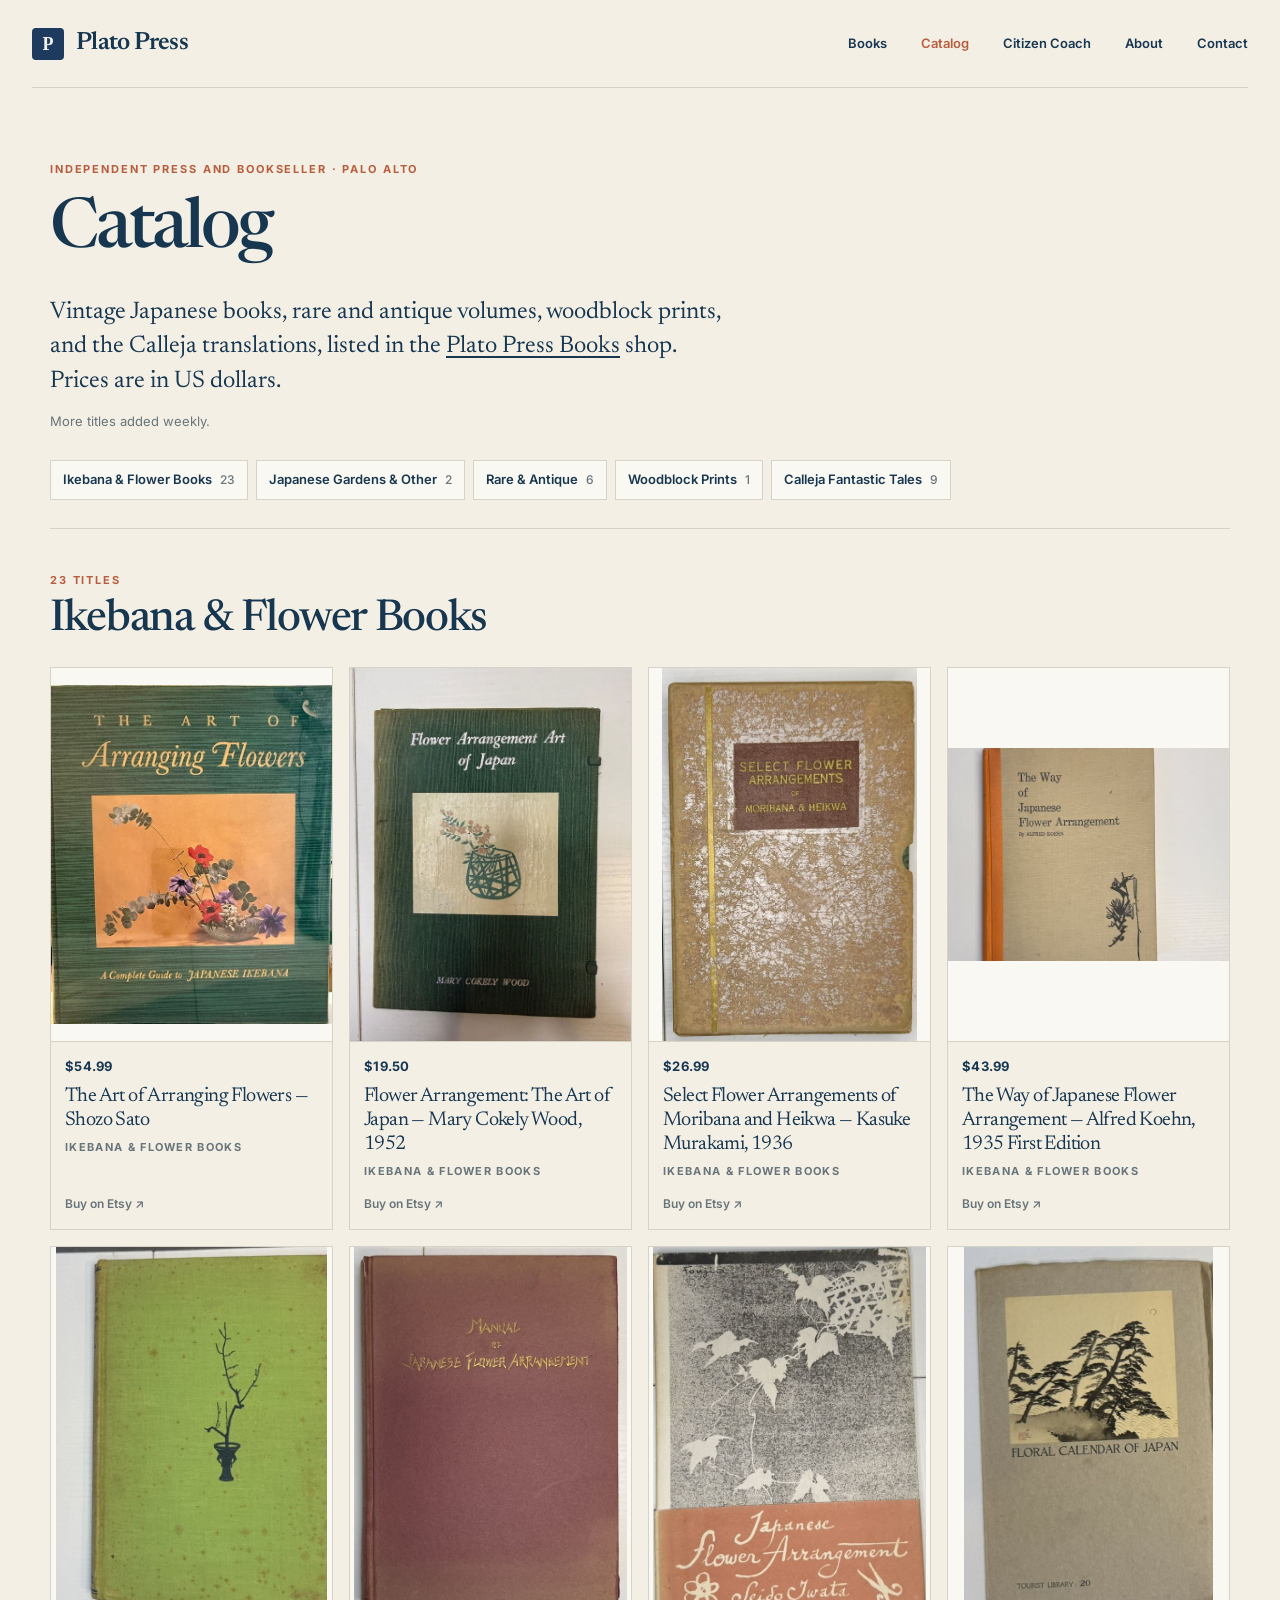
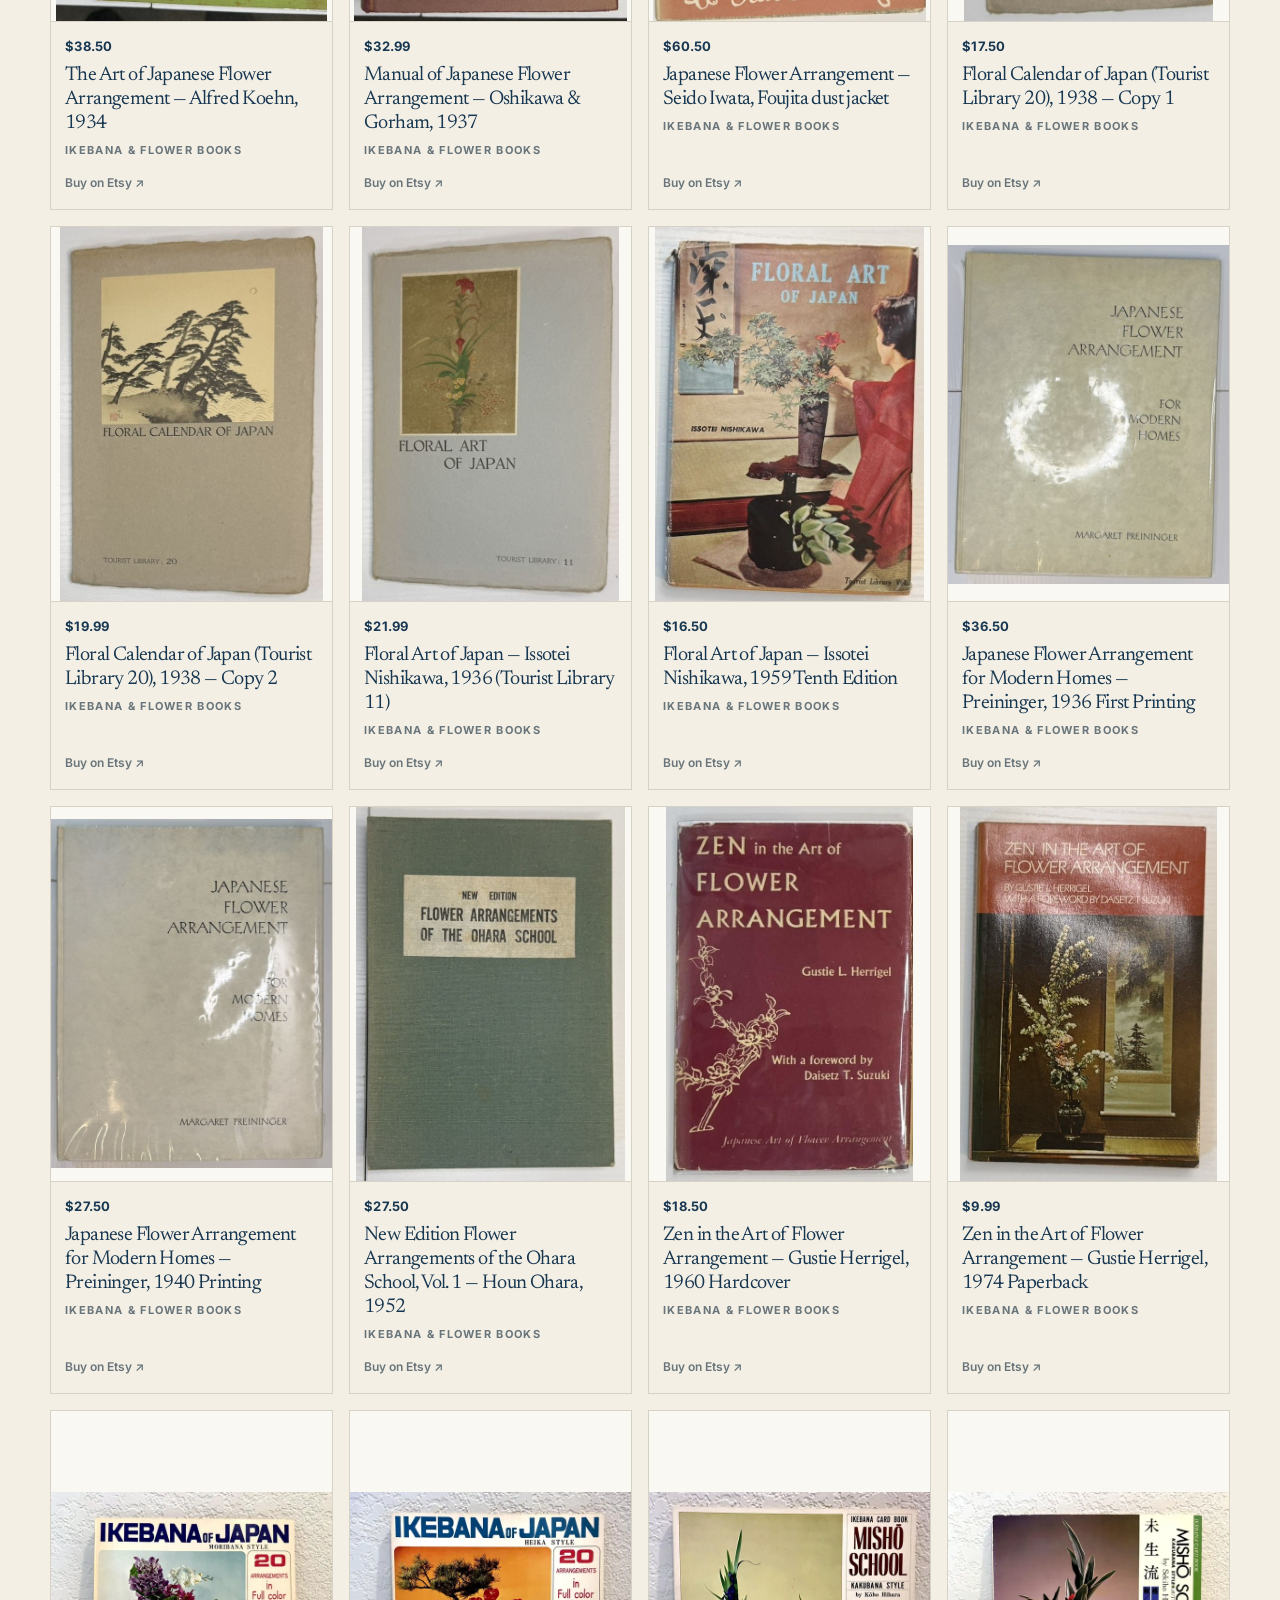
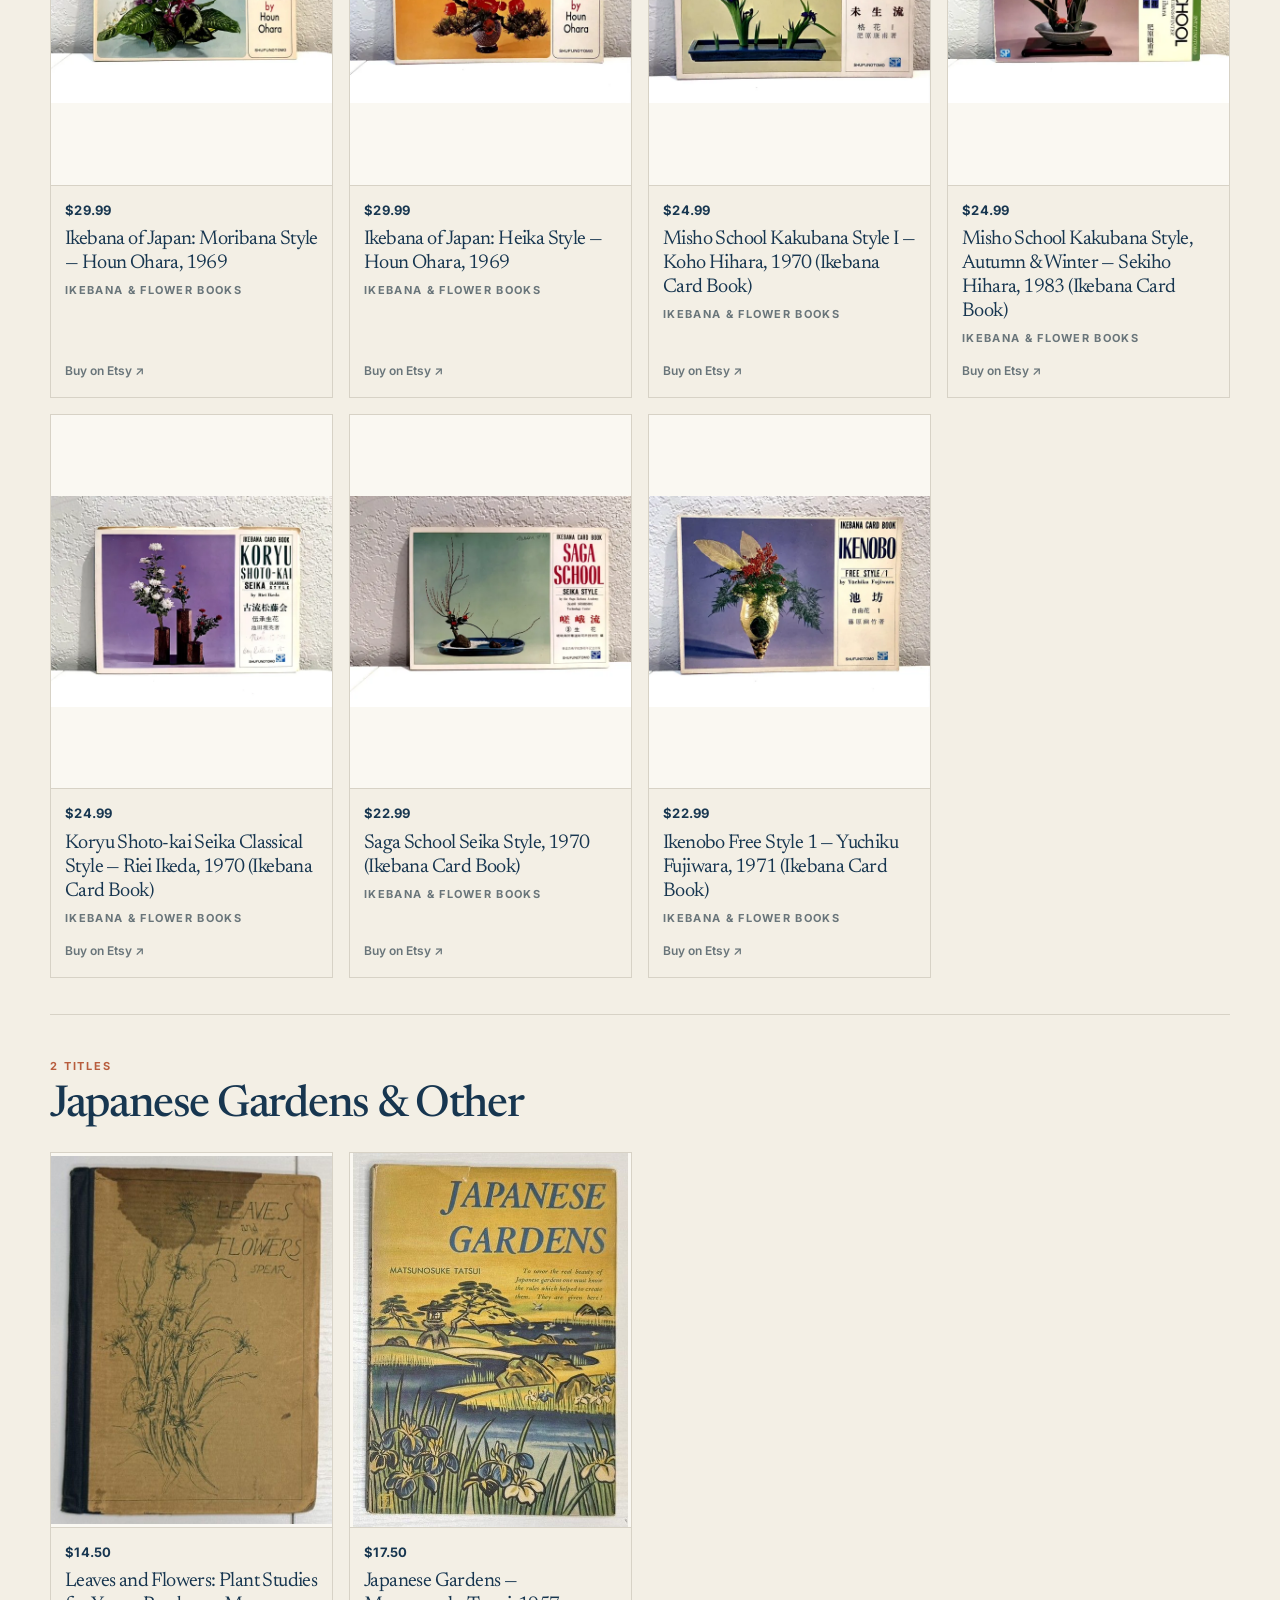
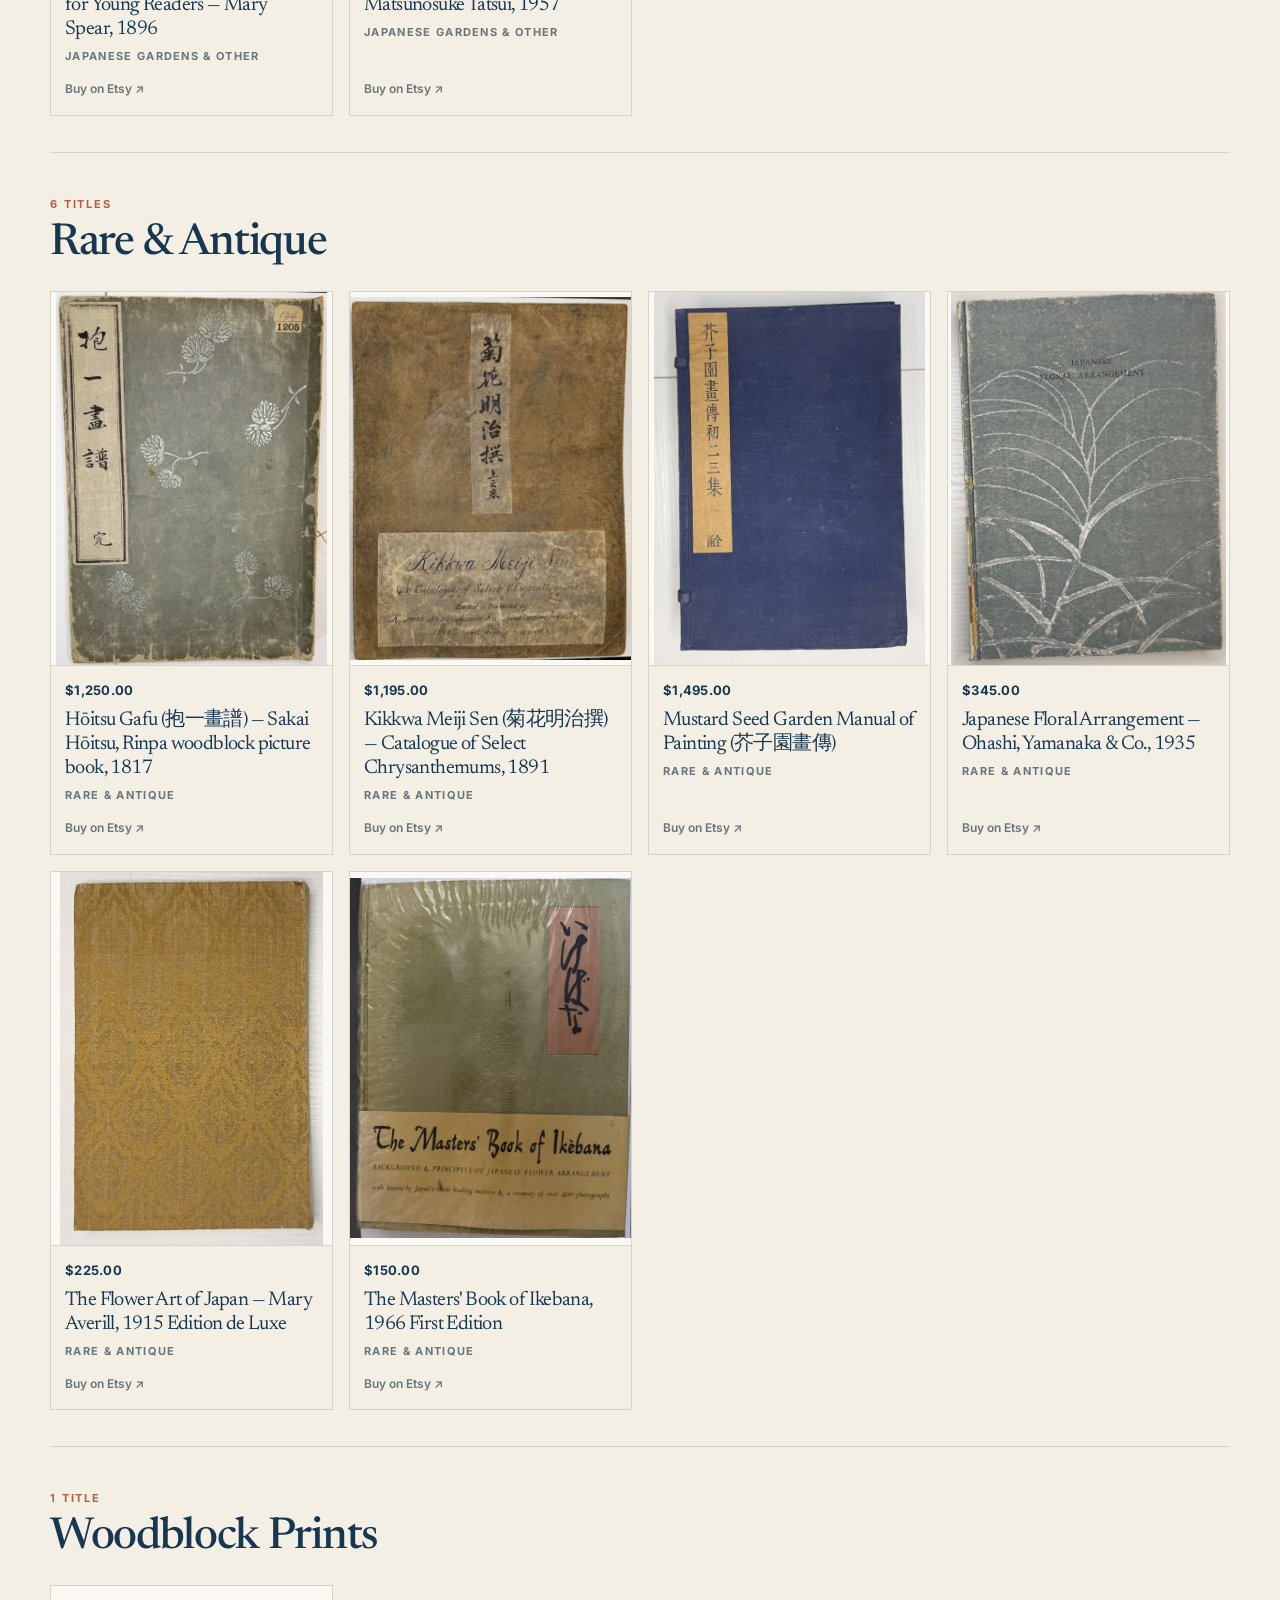
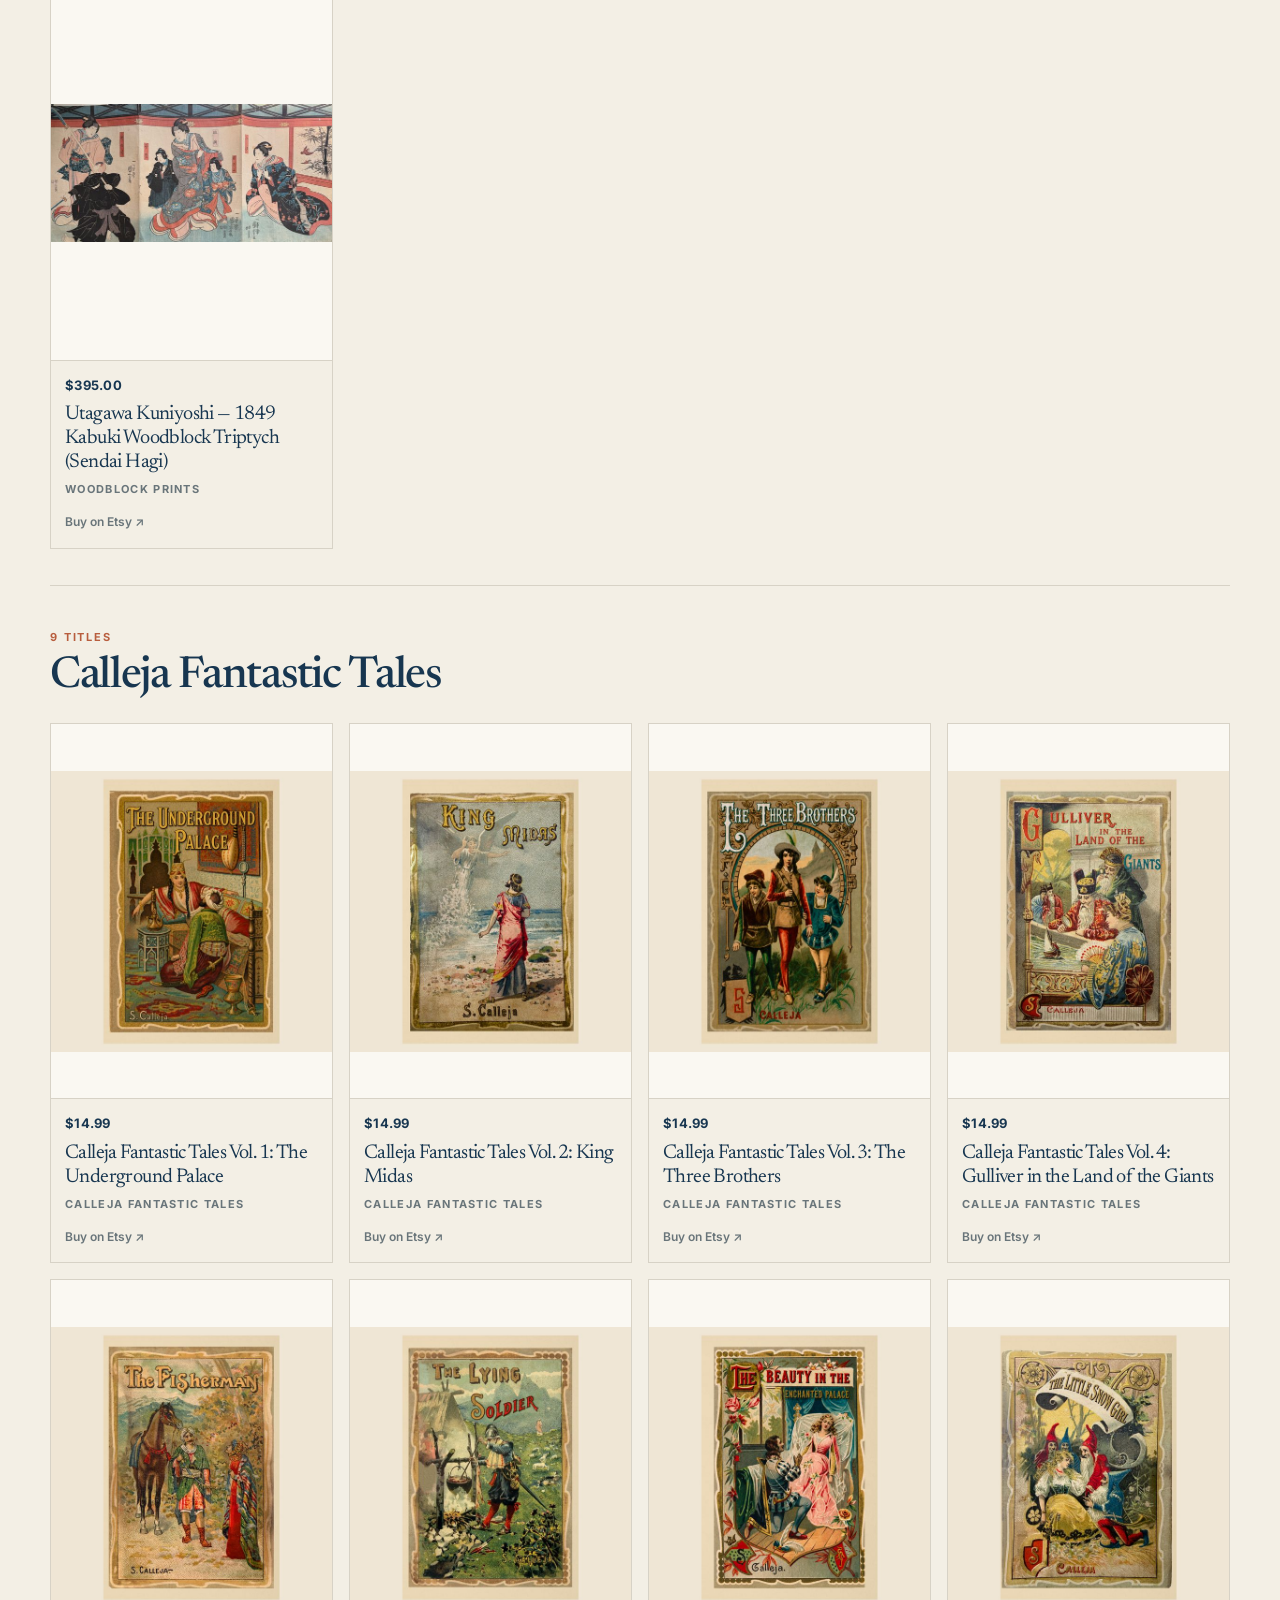
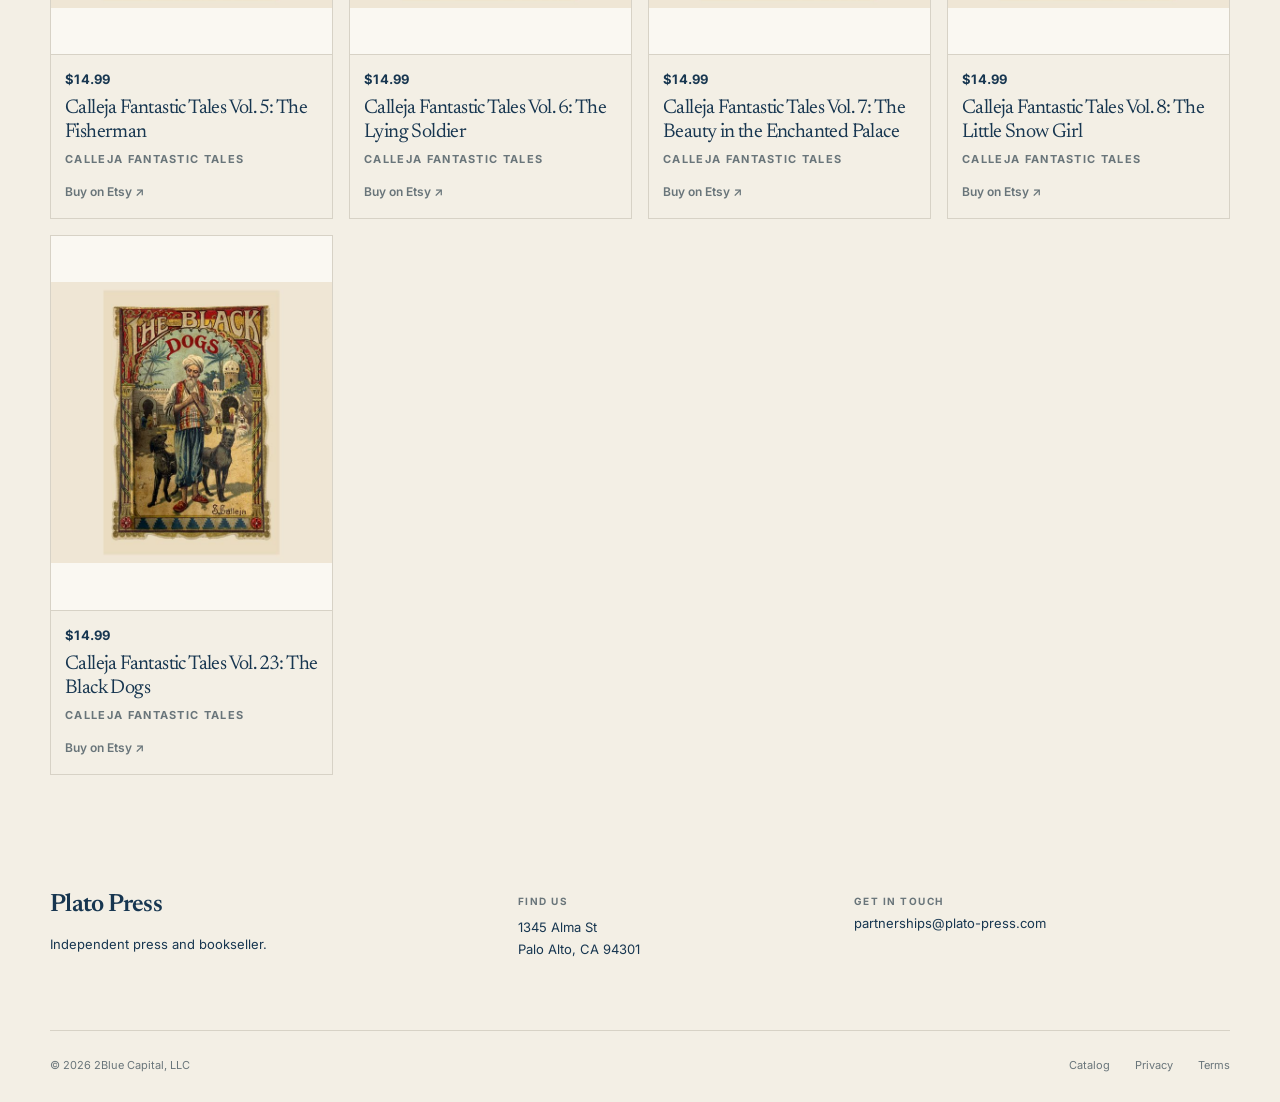
==== books/index.html @ e587e18d "Restore the 41-title catalog, including the seven Oct 11 ikebana books. Replace the 34-row preview s" ====
<!doctype html>
<html lang="en">
<head>
  <meta charset="utf-8" />
  <meta name="viewport" content="width=device-width, initial-scale=1" />
  <title>Catalog — Plato Press</title>
  <meta name="description" content="The Plato Press catalog: Japanese books, rare and antique volumes, woodblock prints, and Calleja translations listed in the Plato Press Books shop on Etsy." />
  <meta name="robots" content="index, follow" />
  <meta property="og:type" content="website" />
  <meta property="og:title" content="Catalog — Plato Press" />
  <meta property="og:description" content="Japanese books, rare and antique volumes, woodblock prints, and Calleja translations in the Plato Press Books shop." />
  <meta property="og:url" content="https://www.plato-press.com/books/" />
  <meta property="og:image" content="https://www.plato-press.com/assets/brand/social-card.png" />
  <meta name="twitter:card" content="summary_large_image" />
  <link rel="canonical" href="https://www.plato-press.com/books/" />
  <link rel="preconnect" href="https://fonts.googleapis.com" />
  <link rel="preconnect" href="https://fonts.gstatic.com" crossorigin />
  <link rel="stylesheet" href="https://fonts.googleapis.com/css2?family=Newsreader:ital,wght@0,400;0,500;0,600;1,400&family=Inter:wght@400;500;600;700&display=swap" />
  <link rel="stylesheet" href="/style.css" />
  <link rel="icon" href="/favicon.svg" type="image/svg+xml" />
</head>
<body>
  <header class="site-header">
    <a class="brand" href="/"><img src="/favicon.svg" alt="" width="32" height="32" /><span class="wordmark">Plato Press</span></a>
    <nav aria-label="Primary navigation">
      <a href="/#books">Books</a>
      <a href="/books/" aria-current="page">Catalog</a>
      <a href="/#citizen-coach">Citizen Coach</a>
      <a href="/#about">About</a>
      <a href="mailto:partnerships@plato-press.com">Contact</a>
    </nav>
  </header>

  <main>
    <article class="shell books-page">
      <p class="eyebrow">Independent press and bookseller · Palo Alto</p>
      <h1 class="books-title">Catalog</h1>
      <p class="books-lede">Vintage Japanese books, rare and antique volumes, woodblock prints, and the Calleja translations, listed in the <a href="https://platopressbooks.etsy.com" rel="noopener">Plato Press Books</a> shop. Prices are in US dollars.</p>
      <p class="books-note">More titles added weekly.</p>
      <nav class="category-nav" aria-label="Catalog categories">
        <a href="#ikebana-flower-books">Ikebana &amp; Flower Books <span class="count">23</span></a>
        <a href="#japanese-gardens-other">Japanese Gardens &amp; Other <span class="count">2</span></a>
        <a href="#rare-antique">Rare &amp; Antique <span class="count">6</span></a>
        <a href="#woodblock-prints">Woodblock Prints <span class="count">1</span></a>
        <a href="#calleja-fantastic-tales">Calleja Fantastic Tales <span class="count">9</span></a>
      </nav>

      <section class="catalog-group" id="ikebana-flower-books" aria-labelledby="ikebana-flower-books-heading">
        <p class="eyebrow">23 titles</p>
        <h2 class="group-title" id="ikebana-flower-books-heading">Ikebana &amp; Flower Books</h2>
        <ul class="book-grid">
          <li>
            <a class="book-card" href="https://www.etsy.com/listing/4591432913" target="_blank" rel="noopener noreferrer">
              <span class="book-cover"><img src="/assets/books/thumbs/4591432913.jpg" alt="Cover of The Art of Arranging Flowers — Shozo Sato" width="600" height="723" loading="lazy" decoding="async" /></span>
              <span class="book-copy"><span class="edition-price">$54.99</span><span class="edition-name">The Art of Arranging Flowers — Shozo Sato</span><span class="edition-meta">Ikebana &amp; Flower Books</span>
                <span class="edition-go">Buy on Etsy <span aria-hidden="true">↗</span><span class="sr-only"> (opens in a new tab)</span></span>
              </span>
            </a>
          </li>
          <li>
            <a class="book-card" href="https://www.etsy.com/listing/4591448274" target="_blank" rel="noopener noreferrer">
              <span class="book-cover"><img src="/assets/books/thumbs/4591448274.jpg" alt="Cover of Flower Arrangement: The Art of Japan — Mary Cokely Wood, 1952" width="600" height="800" loading="lazy" decoding="async" /></span>
              <span class="book-copy"><span class="edition-price">$19.50</span><span class="edition-name">Flower Arrangement: The Art of Japan — Mary Cokely Wood, 1952</span><span class="edition-meta">Ikebana &amp; Flower Books</span>
                <span class="edition-go">Buy on Etsy <span aria-hidden="true">↗</span><span class="sr-only"> (opens in a new tab)</span></span>
              </span>
            </a>
          </li>
          <li>
            <a class="book-card" href="https://www.etsy.com/listing/4591437431" target="_blank" rel="noopener noreferrer">
              <span class="book-cover"><img src="/assets/books/thumbs/4591437431.jpg" alt="Cover of Select Flower Arrangements of Moribana and Heikwa — Kasuke Murakami, 1936" width="600" height="877" loading="lazy" decoding="async" /></span>
              <span class="book-copy"><span class="edition-price">$26.99</span><span class="edition-name">Select Flower Arrangements of Moribana and Heikwa — Kasuke Murakami, 1936</span><span class="edition-meta">Ikebana &amp; Flower Books</span>
                <span class="edition-go">Buy on Etsy <span aria-hidden="true">↗</span><span class="sr-only"> (opens in a new tab)</span></span>
              </span>
            </a>
          </li>
          <li>
            <a class="book-card" href="https://www.etsy.com/listing/4591571036" target="_blank" rel="noopener noreferrer">
              <span class="book-cover"><img src="/assets/books/thumbs/4591571036.jpg" alt="Cover of The Way of Japanese Flower Arrangement — Alfred Koehn, 1935 First Edition" width="600" height="455" loading="lazy" decoding="async" /></span>
              <span class="book-copy"><span class="edition-price">$43.99</span><span class="edition-name">The Way of Japanese Flower Arrangement — Alfred Koehn, 1935 First Edition</span><span class="edition-meta">Ikebana &amp; Flower Books</span>
                <span class="edition-go">Buy on Etsy <span aria-hidden="true">↗</span><span class="sr-only"> (opens in a new tab)</span></span>
              </span>
            </a>
          </li>
          <li>
            <a class="book-card" href="https://www.etsy.com/listing/4591571670" target="_blank" rel="noopener noreferrer">
              <span class="book-cover"><img src="/assets/books/thumbs/4591571670.jpg" alt="Cover of The Art of Japanese Flower Arrangement — Alfred Koehn, 1934" width="600" height="826" loading="lazy" decoding="async" /></span>
              <span class="book-copy"><span class="edition-price">$38.50</span><span class="edition-name">The Art of Japanese Flower Arrangement — Alfred Koehn, 1934</span><span class="edition-meta">Ikebana &amp; Flower Books</span>
                <span class="edition-go">Buy on Etsy <span aria-hidden="true">↗</span><span class="sr-only"> (opens in a new tab)</span></span>
              </span>
            </a>
          </li>
          <li>
            <a class="book-card" href="https://www.etsy.com/listing/4591559785" target="_blank" rel="noopener noreferrer">
              <span class="book-cover"><img src="/assets/books/thumbs/4591559785.jpg" alt="Cover of Manual of Japanese Flower Arrangement — Oshikawa &amp; Gorham, 1937" width="600" height="823" loading="lazy" decoding="async" /></span>
              <span class="book-copy"><span class="edition-price">$32.99</span><span class="edition-name">Manual of Japanese Flower Arrangement — Oshikawa &amp; Gorham, 1937</span><span class="edition-meta">Ikebana &amp; Flower Books</span>
                <span class="edition-go">Buy on Etsy <span aria-hidden="true">↗</span><span class="sr-only"> (opens in a new tab)</span></span>
              </span>
            </a>
          </li>
          <li>
            <a class="book-card" href="https://www.etsy.com/listing/4591560261" target="_blank" rel="noopener noreferrer">
              <span class="book-cover"><img src="/assets/books/thumbs/4591560261.jpg" alt="Cover of Japanese Flower Arrangement — Seido Iwata, Foujita dust jacket" width="600" height="824" loading="lazy" decoding="async" /></span>
              <span class="book-copy"><span class="edition-price">$60.50</span><span class="edition-name">Japanese Flower Arrangement — Seido Iwata, Foujita dust jacket</span><span class="edition-meta">Ikebana &amp; Flower Books</span>
                <span class="edition-go">Buy on Etsy <span aria-hidden="true">↗</span><span class="sr-only"> (opens in a new tab)</span></span>
              </span>
            </a>
          </li>
          <li>
            <a class="book-card" href="https://www.etsy.com/listing/4591561299" target="_blank" rel="noopener noreferrer">
              <span class="book-cover"><img src="/assets/books/thumbs/4591561299.jpg" alt="Cover of Floral Calendar of Japan (Tourist Library 20), 1938 — Copy 1" width="600" height="901" loading="lazy" decoding="async" /></span>
              <span class="book-copy"><span class="edition-price">$17.50</span><span class="edition-name">Floral Calendar of Japan (Tourist Library 20), 1938 — Copy 1</span><span class="edition-meta">Ikebana &amp; Flower Books</span>
                <span class="edition-go">Buy on Etsy <span aria-hidden="true">↗</span><span class="sr-only"> (opens in a new tab)</span></span>
              </span>
            </a>
          </li>
          <li>
            <a class="book-card" href="https://www.etsy.com/listing/4591561823" target="_blank" rel="noopener noreferrer">
              <span class="book-cover"><img src="/assets/books/thumbs/4591561823.jpg" alt="Cover of Floral Calendar of Japan (Tourist Library 20), 1938 — Copy 2" width="600" height="851" loading="lazy" decoding="async" /></span>
              <span class="book-copy"><span class="edition-price">$19.99</span><span class="edition-name">Floral Calendar of Japan (Tourist Library 20), 1938 — Copy 2</span><span class="edition-meta">Ikebana &amp; Flower Books</span>
                <span class="edition-go">Buy on Etsy <span aria-hidden="true">↗</span><span class="sr-only"> (opens in a new tab)</span></span>
              </span>
            </a>
          </li>
          <li>
            <a class="book-card" href="https://www.etsy.com/listing/4591574666" target="_blank" rel="noopener noreferrer">
              <span class="book-cover"><img src="/assets/books/thumbs/4591574666.jpg" alt="Cover of Floral Art of Japan — Issotei Nishikawa, 1936 (Tourist Library 11)" width="600" height="872" loading="lazy" decoding="async" /></span>
              <span class="book-copy"><span class="edition-price">$21.99</span><span class="edition-name">Floral Art of Japan — Issotei Nishikawa, 1936 (Tourist Library 11)</span><span class="edition-meta">Ikebana &amp; Flower Books</span>
                <span class="edition-go">Buy on Etsy <span aria-hidden="true">↗</span><span class="sr-only"> (opens in a new tab)</span></span>
              </span>
            </a>
          </li>
          <li>
            <a class="book-card" href="https://www.etsy.com/listing/4591562681" target="_blank" rel="noopener noreferrer">
              <span class="book-cover"><img src="/assets/books/thumbs/4591562681.jpg" alt="Cover of Floral Art of Japan — Issotei Nishikawa, 1959 Tenth Edition" width="585" height="815" loading="lazy" decoding="async" /></span>
              <span class="book-copy"><span class="edition-price">$16.50</span><span class="edition-name">Floral Art of Japan — Issotei Nishikawa, 1959 Tenth Edition</span><span class="edition-meta">Ikebana &amp; Flower Books</span>
                <span class="edition-go">Buy on Etsy <span aria-hidden="true">↗</span><span class="sr-only"> (opens in a new tab)</span></span>
              </span>
            </a>
          </li>
          <li>
            <a class="book-card" href="https://www.etsy.com/listing/4591563127" target="_blank" rel="noopener noreferrer">
              <span class="book-cover"><img src="/assets/books/thumbs/4591563127.jpg" alt="Cover of Japanese Flower Arrangement for Modern Homes — Preininger, 1936 First Printing" width="600" height="724" loading="lazy" decoding="async" /></span>
              <span class="book-copy"><span class="edition-price">$36.50</span><span class="edition-name">Japanese Flower Arrangement for Modern Homes — Preininger, 1936 First Printing</span><span class="edition-meta">Ikebana &amp; Flower Books</span>
                <span class="edition-go">Buy on Etsy <span aria-hidden="true">↗</span><span class="sr-only"> (opens in a new tab)</span></span>
              </span>
            </a>
          </li>
          <li>
            <a class="book-card" href="https://www.etsy.com/listing/4591575886" target="_blank" rel="noopener noreferrer">
              <span class="book-cover"><img src="/assets/books/thumbs/4591575886.jpg" alt="Cover of Japanese Flower Arrangement for Modern Homes — Preininger, 1940 Printing" width="600" height="745" loading="lazy" decoding="async" /></span>
              <span class="book-copy"><span class="edition-price">$27.50</span><span class="edition-name">Japanese Flower Arrangement for Modern Homes — Preininger, 1940 Printing</span><span class="edition-meta">Ikebana &amp; Flower Books</span>
                <span class="edition-go">Buy on Etsy <span aria-hidden="true">↗</span><span class="sr-only"> (opens in a new tab)</span></span>
              </span>
            </a>
          </li>
          <li>
            <a class="book-card" href="https://www.etsy.com/listing/4591564017" target="_blank" rel="noopener noreferrer">
              <span class="book-cover"><img src="/assets/books/thumbs/4591564017.jpg" alt="Cover of New Edition Flower Arrangements of the Ohara School, Vol. 1 — Houn Ohara, 1952" width="600" height="833" loading="lazy" decoding="async" /></span>
              <span class="book-copy"><span class="edition-price">$27.50</span><span class="edition-name">New Edition Flower Arrangements of the Ohara School, Vol. 1 — Houn Ohara, 1952</span><span class="edition-meta">Ikebana &amp; Flower Books</span>
                <span class="edition-go">Buy on Etsy <span aria-hidden="true">↗</span><span class="sr-only"> (opens in a new tab)</span></span>
              </span>
            </a>
          </li>
          <li>
            <a class="book-card" href="https://www.etsy.com/listing/4591576624" target="_blank" rel="noopener noreferrer">
              <span class="book-cover"><img src="/assets/books/thumbs/4591576624.jpg" alt="Cover of Zen in the Art of Flower Arrangement — Gustie Herrigel, 1960 Hardcover" width="533" height="805" loading="lazy" decoding="async" /></span>
              <span class="book-copy"><span class="edition-price">$18.50</span><span class="edition-name">Zen in the Art of Flower Arrangement — Gustie Herrigel, 1960 Hardcover</span><span class="edition-meta">Ikebana &amp; Flower Books</span>
                <span class="edition-go">Buy on Etsy <span aria-hidden="true">↗</span><span class="sr-only"> (opens in a new tab)</span></span>
              </span>
            </a>
          </li>
          <li>
            <a class="book-card" href="https://www.etsy.com/listing/4591576970" target="_blank" rel="noopener noreferrer">
              <span class="book-cover"><img src="/assets/books/thumbs/4591576970.jpg" alt="Cover of Zen in the Art of Flower Arrangement — Gustie Herrigel, 1974 Paperback" width="565" height="820" loading="lazy" decoding="async" /></span>
              <span class="book-copy"><span class="edition-price">$9.99</span><span class="edition-name">Zen in the Art of Flower Arrangement — Gustie Herrigel, 1974 Paperback</span><span class="edition-meta">Ikebana &amp; Flower Books</span>
                <span class="edition-go">Buy on Etsy <span aria-hidden="true">↗</span><span class="sr-only"> (opens in a new tab)</span></span>
              </span>
            </a>
          </li>
          <li>
            <a class="book-card" href="https://www.etsy.com/listing/4592979969" target="_blank" rel="noopener noreferrer">
              <span class="book-cover"><img src="/assets/books/thumbs/4592979969.webp" alt="Cover of Ikebana of Japan: Moribana Style — Houn Ohara, 1969" width="600" height="450" loading="lazy" decoding="async" /></span>
              <span class="book-copy"><span class="edition-price">$29.99</span><span class="edition-name">Ikebana of Japan: Moribana Style — Houn Ohara, 1969</span><span class="edition-meta">Ikebana &amp; Flower Books</span>
                <span class="edition-go">Buy on Etsy <span aria-hidden="true">↗</span><span class="sr-only"> (opens in a new tab)</span></span>
              </span>
            </a>
          </li>
          <li>
            <a class="book-card" href="https://www.etsy.com/listing/4592980149" target="_blank" rel="noopener noreferrer">
              <span class="book-cover"><img src="/assets/books/thumbs/4592980149.webp" alt="Cover of Ikebana of Japan: Heika Style — Houn Ohara, 1969" width="600" height="450" loading="lazy" decoding="async" /></span>
              <span class="book-copy"><span class="edition-price">$29.99</span><span class="edition-name">Ikebana of Japan: Heika Style — Houn Ohara, 1969</span><span class="edition-meta">Ikebana &amp; Flower Books</span>
                <span class="edition-go">Buy on Etsy <span aria-hidden="true">↗</span><span class="sr-only"> (opens in a new tab)</span></span>
              </span>
            </a>
          </li>
          <li>
            <a class="book-card" href="https://www.etsy.com/listing/4592980823" target="_blank" rel="noopener noreferrer">
              <span class="book-cover"><img src="/assets/books/thumbs/4592980823.webp" alt="Cover of Misho School Kakubana Style I — Koho Hihara, 1970 (Ikebana Card Book)" width="600" height="450" loading="lazy" decoding="async" /></span>
              <span class="book-copy"><span class="edition-price">$24.99</span><span class="edition-name">Misho School Kakubana Style I — Koho Hihara, 1970 (Ikebana Card Book)</span><span class="edition-meta">Ikebana &amp; Flower Books</span>
                <span class="edition-go">Buy on Etsy <span aria-hidden="true">↗</span><span class="sr-only"> (opens in a new tab)</span></span>
              </span>
            </a>
          </li>
          <li>
            <a class="book-card" href="https://www.etsy.com/listing/4592994476" target="_blank" rel="noopener noreferrer">
              <span class="book-cover"><img src="/assets/books/thumbs/4592994476.webp" alt="Cover of Misho School Kakubana Style, Autumn &amp; Winter — Sekiho Hihara, 1983 (Ikebana Card Book)" width="600" height="450" loading="lazy" decoding="async" /></span>
              <span class="book-copy"><span class="edition-price">$24.99</span><span class="edition-name">Misho School Kakubana Style, Autumn &amp; Winter — Sekiho Hihara, 1983 (Ikebana Card Book)</span><span class="edition-meta">Ikebana &amp; Flower Books</span>
                <span class="edition-go">Buy on Etsy <span aria-hidden="true">↗</span><span class="sr-only"> (opens in a new tab)</span></span>
              </span>
            </a>
          </li>
          <li>
            <a class="book-card" href="https://www.etsy.com/listing/4592979533" target="_blank" rel="noopener noreferrer">
              <span class="book-cover"><img src="/assets/books/thumbs/4592979533.webp" alt="Cover of Koryu Shoto-kai Seika Classical Style — Riei Ikeda, 1970 (Ikebana Card Book)" width="600" height="450" loading="lazy" decoding="async" /></span>
              <span class="book-copy"><span class="edition-price">$24.99</span><span class="edition-name">Koryu Shoto-kai Seika Classical Style — Riei Ikeda, 1970 (Ikebana Card Book)</span><span class="edition-meta">Ikebana &amp; Flower Books</span>
                <span class="edition-go">Buy on Etsy <span aria-hidden="true">↗</span><span class="sr-only"> (opens in a new tab)</span></span>
              </span>
            </a>
          </li>
          <li>
            <a class="book-card" href="https://www.etsy.com/listing/4592980585" target="_blank" rel="noopener noreferrer">
              <span class="book-cover"><img src="/assets/books/thumbs/4592980585.webp" alt="Cover of Saga School Seika Style, 1970 (Ikebana Card Book)" width="600" height="450" loading="lazy" decoding="async" /></span>
              <span class="book-copy"><span class="edition-price">$22.99</span><span class="edition-name">Saga School Seika Style, 1970 (Ikebana Card Book)</span><span class="edition-meta">Ikebana &amp; Flower Books</span>
                <span class="edition-go">Buy on Etsy <span aria-hidden="true">↗</span><span class="sr-only"> (opens in a new tab)</span></span>
              </span>
            </a>
          </li>
          <li>
            <a class="book-card" href="https://www.etsy.com/listing/4592980375" target="_blank" rel="noopener noreferrer">
              <span class="book-cover"><img src="/assets/books/thumbs/4592980375.webp" alt="Cover of Ikenobo Free Style 1 — Yuchiku Fujiwara, 1971 (Ikebana Card Book)" width="600" height="450" loading="lazy" decoding="async" /></span>
              <span class="book-copy"><span class="edition-price">$22.99</span><span class="edition-name">Ikenobo Free Style 1 — Yuchiku Fujiwara, 1971 (Ikebana Card Book)</span><span class="edition-meta">Ikebana &amp; Flower Books</span>
                <span class="edition-go">Buy on Etsy <span aria-hidden="true">↗</span><span class="sr-only"> (opens in a new tab)</span></span>
              </span>
            </a>
          </li>
        </ul>
      </section>

      <section class="catalog-group" id="japanese-gardens-other" aria-labelledby="japanese-gardens-other-heading">
        <p class="eyebrow">2 titles</p>
        <h2 class="group-title" id="japanese-gardens-other-heading">Japanese Gardens &amp; Other</h2>
        <ul class="book-grid">
          <li>
            <a class="book-card" href="https://www.etsy.com/listing/4591577270" target="_blank" rel="noopener noreferrer">
              <span class="book-cover"><img src="/assets/books/thumbs/4591577270.jpg" alt="Cover of Leaves and Flowers: Plant Studies for Young Readers — Mary Spear, 1896" width="585" height="765" loading="lazy" decoding="async" /></span>
              <span class="book-copy"><span class="edition-price">$14.50</span><span class="edition-name">Leaves and Flowers: Plant Studies for Young Readers — Mary Spear, 1896</span><span class="edition-meta">Japanese Gardens &amp; Other</span>
                <span class="edition-go">Buy on Etsy <span aria-hidden="true">↗</span><span class="sr-only"> (opens in a new tab)</span></span>
              </span>
            </a>
          </li>
          <li>
            <a class="book-card" href="https://www.etsy.com/listing/4591577642" target="_blank" rel="noopener noreferrer">
              <span class="book-cover"><img src="/assets/books/thumbs/4591577642.jpg" alt="Cover of Japanese Gardens — Matsunosuke Tatsui, 1957" width="545" height="740" loading="lazy" decoding="async" /></span>
              <span class="book-copy"><span class="edition-price">$17.50</span><span class="edition-name">Japanese Gardens — Matsunosuke Tatsui, 1957</span><span class="edition-meta">Japanese Gardens &amp; Other</span>
                <span class="edition-go">Buy on Etsy <span aria-hidden="true">↗</span><span class="sr-only"> (opens in a new tab)</span></span>
              </span>
            </a>
          </li>
        </ul>
      </section>

      <section class="catalog-group" id="rare-antique" aria-labelledby="rare-antique-heading">
        <p class="eyebrow">6 titles</p>
        <h2 class="group-title" id="rare-antique-heading">Rare &amp; Antique</h2>
        <ul class="book-grid">
          <li>
            <a class="book-card" href="https://www.etsy.com/listing/4591567079" target="_blank" rel="noopener noreferrer">
              <span class="book-cover"><img src="/assets/books/thumbs/4591567079.jpg" alt="Cover of Hōitsu Gafu (抱一畫譜) — Sakai Hōitsu, Rinpa woodblock picture book, 1817" width="600" height="826" loading="lazy" decoding="async" /></span>
              <span class="book-copy"><span class="edition-price">$1,250.00</span><span class="edition-name">Hōitsu Gafu (抱一畫譜) — Sakai Hōitsu, Rinpa woodblock picture book, 1817</span><span class="edition-meta">Rare &amp; Antique</span>
                <span class="edition-go">Buy on Etsy <span aria-hidden="true">↗</span><span class="sr-only"> (opens in a new tab)</span></span>
              </span>
            </a>
          </li>
          <li>
            <a class="book-card" href="https://www.etsy.com/listing/4591567829" target="_blank" rel="noopener noreferrer">
              <span class="book-cover"><img src="/assets/books/thumbs/4591567829.jpg" alt="Cover of Kikkwa Meiji Sen (菊花明治撰) — Catalogue of Select Chrysanthemums, 1891" width="600" height="777" loading="lazy" decoding="async" /></span>
              <span class="book-copy"><span class="edition-price">$1,195.00</span><span class="edition-name">Kikkwa Meiji Sen (菊花明治撰) — Catalogue of Select Chrysanthemums, 1891</span><span class="edition-meta">Rare &amp; Antique</span>
                <span class="edition-go">Buy on Etsy <span aria-hidden="true">↗</span><span class="sr-only"> (opens in a new tab)</span></span>
              </span>
            </a>
          </li>
          <li>
            <a class="book-card" href="https://www.etsy.com/listing/4591568307" target="_blank" rel="noopener noreferrer">
              <span class="book-cover"><img src="/assets/books/thumbs/4591568307.jpg" alt="Cover of Mustard Seed Garden Manual of Painting (芥子園畫傳)" width="600" height="829" loading="lazy" decoding="async" /></span>
              <span class="book-copy"><span class="edition-price">$1,495.00</span><span class="edition-name">Mustard Seed Garden Manual of Painting (芥子園畫傳)</span><span class="edition-meta">Rare &amp; Antique</span>
                <span class="edition-go">Buy on Etsy <span aria-hidden="true">↗</span><span class="sr-only"> (opens in a new tab)</span></span>
              </span>
            </a>
          </li>
          <li>
            <a class="book-card" href="https://www.etsy.com/listing/4591568601" target="_blank" rel="noopener noreferrer">
              <span class="book-cover"><img src="/assets/books/thumbs/4591568601.jpg" alt="Cover of Japanese Floral Arrangement — Ohashi, Yamanaka &amp; Co., 1935" width="600" height="817" loading="lazy" decoding="async" /></span>
              <span class="book-copy"><span class="edition-price">$345.00</span><span class="edition-name">Japanese Floral Arrangement — Ohashi, Yamanaka &amp; Co., 1935</span><span class="edition-meta">Rare &amp; Antique</span>
                <span class="edition-go">Buy on Etsy <span aria-hidden="true">↗</span><span class="sr-only"> (opens in a new tab)</span></span>
              </span>
            </a>
          </li>
          <li>
            <a class="book-card" href="https://www.etsy.com/listing/4591581024" target="_blank" rel="noopener noreferrer">
              <span class="book-cover"><img src="/assets/books/thumbs/4591581024.jpg" alt="Cover of The Flower Art of Japan — Mary Averill, 1915 Edition de Luxe" width="600" height="853" loading="lazy" decoding="async" /></span>
              <span class="book-copy"><span class="edition-price">$225.00</span><span class="edition-name">The Flower Art of Japan — Mary Averill, 1915 Edition de Luxe</span><span class="edition-meta">Rare &amp; Antique</span>
                <span class="edition-go">Buy on Etsy <span aria-hidden="true">↗</span><span class="sr-only"> (opens in a new tab)</span></span>
              </span>
            </a>
          </li>
          <li>
            <a class="book-card" href="https://www.etsy.com/listing/4591581320" target="_blank" rel="noopener noreferrer">
              <span class="book-cover"><img src="/assets/books/thumbs/4591581320.jpg" alt="Cover of The Masters&#x27; Book of Ikebana, 1966 First Edition" width="600" height="769" loading="lazy" decoding="async" /></span>
              <span class="book-copy"><span class="edition-price">$150.00</span><span class="edition-name">The Masters&#x27; Book of Ikebana, 1966 First Edition</span><span class="edition-meta">Rare &amp; Antique</span>
                <span class="edition-go">Buy on Etsy <span aria-hidden="true">↗</span><span class="sr-only"> (opens in a new tab)</span></span>
              </span>
            </a>
          </li>
        </ul>
      </section>

      <section class="catalog-group" id="woodblock-prints" aria-labelledby="woodblock-prints-heading">
        <p class="eyebrow">1 title</p>
        <h2 class="group-title" id="woodblock-prints-heading">Woodblock Prints</h2>
        <ul class="book-grid">
          <li>
            <a class="book-card" href="https://www.etsy.com/listing/4591583014" target="_blank" rel="noopener noreferrer">
              <span class="book-cover"><img src="/assets/books/thumbs/4591583014.jpg" alt="Cover of Utagawa Kuniyoshi — 1849 Kabuki Woodblock Triptych (Sendai Hagi)" width="600" height="295" loading="lazy" decoding="async" /></span>
              <span class="book-copy"><span class="edition-price">$395.00</span><span class="edition-name">Utagawa Kuniyoshi — 1849 Kabuki Woodblock Triptych (Sendai Hagi)</span><span class="edition-meta">Woodblock Prints</span>
                <span class="edition-go">Buy on Etsy <span aria-hidden="true">↗</span><span class="sr-only"> (opens in a new tab)</span></span>
              </span>
            </a>
          </li>
        </ul>
      </section>

      <section class="catalog-group" id="calleja-fantastic-tales" aria-labelledby="calleja-fantastic-tales-heading">
        <p class="eyebrow">9 titles</p>
        <h2 class="group-title" id="calleja-fantastic-tales-heading">Calleja Fantastic Tales</h2>
        <ul class="book-grid">
          <li>
            <a class="book-card" href="https://www.etsy.com/listing/4591585454" target="_blank" rel="noopener noreferrer">
              <span class="book-cover"><img src="/assets/books/thumbs/4591585454.jpg" alt="Cover of Calleja Fantastic Tales Vol. 1: The Underground Palace" width="600" height="600" loading="lazy" decoding="async" /></span>
              <span class="book-copy"><span class="edition-price">$14.99</span><span class="edition-name">Calleja Fantastic Tales Vol. 1: The Underground Palace</span><span class="edition-meta">Calleja Fantastic Tales</span>
                <span class="edition-go">Buy on Etsy <span aria-hidden="true">↗</span><span class="sr-only"> (opens in a new tab)</span></span>
              </span>
            </a>
          </li>
          <li>
            <a class="book-card" href="https://www.etsy.com/listing/4591586056" target="_blank" rel="noopener noreferrer">
              <span class="book-cover"><img src="/assets/books/thumbs/4591586056.jpg" alt="Cover of Calleja Fantastic Tales Vol. 2: King Midas" width="600" height="600" loading="lazy" decoding="async" /></span>
              <span class="book-copy"><span class="edition-price">$14.99</span><span class="edition-name">Calleja Fantastic Tales Vol. 2: King Midas</span><span class="edition-meta">Calleja Fantastic Tales</span>
                <span class="edition-go">Buy on Etsy <span aria-hidden="true">↗</span><span class="sr-only"> (opens in a new tab)</span></span>
              </span>
            </a>
          </li>
          <li>
            <a class="book-card" href="https://www.etsy.com/listing/4591574463" target="_blank" rel="noopener noreferrer">
              <span class="book-cover"><img src="/assets/books/thumbs/4591574463.jpg" alt="Cover of Calleja Fantastic Tales Vol. 3: The Three Brothers" width="600" height="600" loading="lazy" decoding="async" /></span>
              <span class="book-copy"><span class="edition-price">$14.99</span><span class="edition-name">Calleja Fantastic Tales Vol. 3: The Three Brothers</span><span class="edition-meta">Calleja Fantastic Tales</span>
                <span class="edition-go">Buy on Etsy <span aria-hidden="true">↗</span><span class="sr-only"> (opens in a new tab)</span></span>
              </span>
            </a>
          </li>
          <li>
            <a class="book-card" href="https://www.etsy.com/listing/4591574879" target="_blank" rel="noopener noreferrer">
              <span class="book-cover"><img src="/assets/books/thumbs/4591574879.jpg" alt="Cover of Calleja Fantastic Tales Vol. 4: Gulliver in the Land of the Giants" width="600" height="600" loading="lazy" decoding="async" /></span>
              <span class="book-copy"><span class="edition-price">$14.99</span><span class="edition-name">Calleja Fantastic Tales Vol. 4: Gulliver in the Land of the Giants</span><span class="edition-meta">Calleja Fantastic Tales</span>
                <span class="edition-go">Buy on Etsy <span aria-hidden="true">↗</span><span class="sr-only"> (opens in a new tab)</span></span>
              </span>
            </a>
          </li>
          <li>
            <a class="book-card" href="https://www.etsy.com/listing/4591575227" target="_blank" rel="noopener noreferrer">
              <span class="book-cover"><img src="/assets/books/thumbs/4591575227.jpg" alt="Cover of Calleja Fantastic Tales Vol. 5: The Fisherman" width="600" height="600" loading="lazy" decoding="async" /></span>
              <span class="book-copy"><span class="edition-price">$14.99</span><span class="edition-name">Calleja Fantastic Tales Vol. 5: The Fisherman</span><span class="edition-meta">Calleja Fantastic Tales</span>
                <span class="edition-go">Buy on Etsy <span aria-hidden="true">↗</span><span class="sr-only"> (opens in a new tab)</span></span>
              </span>
            </a>
          </li>
          <li>
            <a class="book-card" href="https://www.etsy.com/listing/4591575553" target="_blank" rel="noopener noreferrer">
              <span class="book-cover"><img src="/assets/books/thumbs/4591575553.jpg" alt="Cover of Calleja Fantastic Tales Vol. 6: The Lying Soldier" width="600" height="600" loading="lazy" decoding="async" /></span>
              <span class="book-copy"><span class="edition-price">$14.99</span><span class="edition-name">Calleja Fantastic Tales Vol. 6: The Lying Soldier</span><span class="edition-meta">Calleja Fantastic Tales</span>
                <span class="edition-go">Buy on Etsy <span aria-hidden="true">↗</span><span class="sr-only"> (opens in a new tab)</span></span>
              </span>
            </a>
          </li>
          <li>
            <a class="book-card" href="https://www.etsy.com/listing/4591587932" target="_blank" rel="noopener noreferrer">
              <span class="book-cover"><img src="/assets/books/thumbs/4591587932.jpg" alt="Cover of Calleja Fantastic Tales Vol. 7: The Beauty in the Enchanted Palace" width="600" height="600" loading="lazy" decoding="async" /></span>
              <span class="book-copy"><span class="edition-price">$14.99</span><span class="edition-name">Calleja Fantastic Tales Vol. 7: The Beauty in the Enchanted Palace</span><span class="edition-meta">Calleja Fantastic Tales</span>
                <span class="edition-go">Buy on Etsy <span aria-hidden="true">↗</span><span class="sr-only"> (opens in a new tab)</span></span>
              </span>
            </a>
          </li>
          <li>
            <a class="book-card" href="https://www.etsy.com/listing/4591588252" target="_blank" rel="noopener noreferrer">
              <span class="book-cover"><img src="/assets/books/thumbs/4591588252.jpg" alt="Cover of Calleja Fantastic Tales Vol. 8: The Little Snow Girl" width="600" height="600" loading="lazy" decoding="async" /></span>
              <span class="book-copy"><span class="edition-price">$14.99</span><span class="edition-name">Calleja Fantastic Tales Vol. 8: The Little Snow Girl</span><span class="edition-meta">Calleja Fantastic Tales</span>
                <span class="edition-go">Buy on Etsy <span aria-hidden="true">↗</span><span class="sr-only"> (opens in a new tab)</span></span>
              </span>
            </a>
          </li>
          <li>
            <a class="book-card" href="https://www.etsy.com/listing/4591588592" target="_blank" rel="noopener noreferrer">
              <span class="book-cover"><img src="/assets/books/thumbs/4591588592.jpg" alt="Cover of Calleja Fantastic Tales Vol. 23: The Black Dogs" width="600" height="600" loading="lazy" decoding="async" /></span>
              <span class="book-copy"><span class="edition-price">$14.99</span><span class="edition-name">Calleja Fantastic Tales Vol. 23: The Black Dogs</span><span class="edition-meta">Calleja Fantastic Tales</span>
                <span class="edition-go">Buy on Etsy <span aria-hidden="true">↗</span><span class="sr-only"> (opens in a new tab)</span></span>
              </span>
            </a>
          </li>
        </ul>
      </section>
    </article>
  </main>

  <footer>
    <div class="shell footer-grid">
      <div><p class="wordmark">Plato Press</p><p>Independent press and bookseller.</p></div>
      <div><p class="footer-label">Find us</p><address>1345 Alma St<br />Palo Alto, CA 94301</address></div>
      <div><p class="footer-label">Get in touch</p><a href="mailto:partnerships@plato-press.com">partnerships@plato-press.com</a></div>
    </div>
    <div class="shell footer-bottom"><p>© 2026 2Blue Capital, LLC</p><div><a href="/books/" aria-current="page">Catalog</a><a href="/privacy/">Privacy</a><a href="/terms/">Terms</a></div></div>
  </footer>
</body>
</html>
---- style.css ----
:root{--cream:#f3efe5;--paper:#faf8f2;--navy:#173650;--muted:#69757a;--rule:#d7d2c6;--accent:#b85d3d}*{box-sizing:border-box}html{scroll-behavior:smooth}body{margin:0;background:var(--cream);color:var(--navy);font-family:Inter,sans-serif;font-size:16px;line-height:1.65;-webkit-font-smoothing:antialiased}a{color:inherit}a:focus-visible{outline:3px solid var(--accent);outline-offset:4px}.shell{width:min(1180px,calc(100% - 64px));margin:0 auto}.site-header{width:min(1320px,calc(100% - 64px));margin:0 auto;min-height:88px;display:flex;align-items:center;justify-content:space-between;border-bottom:1px solid var(--rule)}.wordmark{font-family:Newsreader,Georgia,serif;font-size:25px;font-weight:600;letter-spacing:-.03em;text-decoration:none;margin:0}nav{display:flex;gap:34px}nav a{font-size:13px;font-weight:600;text-decoration:none}nav a:hover{color:var(--accent)}.hero{padding:112px 0 124px}.eyebrow{margin:0;color:var(--accent);font-size:11px;font-weight:700;letter-spacing:.17em;text-transform:uppercase}h1,h2{font-family:Newsreader,Georgia,serif;font-weight:500;letter-spacing:-.045em;line-height:.98;margin:0}h1{max-width:1000px;margin-top:28px;font-size:clamp(62px,9vw,124px)}.hero-copy{max-width:690px;margin:43px 0 0 29%;font-family:Newsreader,Georgia,serif;font-size:24px;line-height:1.45}.actions{display:flex;align-items:center;flex-wrap:wrap;gap:28px;margin-top:36px}.hero .actions{margin-left:29%}.button{min-height:52px;display:inline-flex;align-items:center;justify-content:center;gap:18px;padding:0 23px;border:1px solid var(--navy);text-decoration:none;font-size:13px;font-weight:700;transition:transform .18s ease}.button:hover{transform:translateY(-2px)}.button-dark{background:var(--navy);color:var(--cream)}.text-link{font-size:13px;font-weight:700;text-underline-offset:6px}.section-heading{display:flex;justify-content:space-between;align-items:center;padding:24px 0;border-top:1px solid var(--rule)}.section-index{margin:0;color:var(--muted);font-family:Newsreader,Georgia,serif;font-style:italic}.feature-section,.principles{padding-bottom:130px}.citizen-feature{display:grid;grid-template-columns:1.05fr .95fr;min-height:650px;background:var(--navy);color:#f8f3e8}.feature-copy{padding:72px 70px 58px;display:flex;flex-direction:column;align-items:flex-start}.product-mark{width:46px;height:46px;display:grid;place-items:center;border:1px solid rgba(255,255,255,.5);border-radius:10px;color:#e7bd72;font-family:Newsreader,Georgia,serif;font-size:24px}.feature-copy h2{margin-top:44px;font-size:clamp(54px,6vw,82px)}.feature-lede{margin:25px 0 18px;max-width:450px;font-family:Newsreader,Georgia,serif;font-size:29px;line-height:1.2}.feature-copy>p:not(.feature-lede):not(.provenance){max-width:480px;color:#d6dde1}.button-cream{border-color:var(--cream);background:var(--cream);color:var(--navy)}.provenance{margin:auto 0 0;padding-top:38px;font-size:11px;letter-spacing:.13em;text-transform:uppercase;color:#aebdc5}.feature-visual{min-height:650px;position:relative;overflow:hidden}.feature-visual>img{position:absolute;width:100%;height:100%;object-fit:cover;filter:saturate(.76) contrast(.94)}.feature-visual:after{content:"";position:absolute;inset:0;background:linear-gradient(180deg,rgba(13,43,63,.03),rgba(13,43,63,.28))}.practice-card{position:absolute;z-index:2;left:34px;right:34px;bottom:34px;padding:24px;background:rgba(250,248,242,.94);color:var(--navy);box-shadow:0 14px 45px rgba(0,0,0,.17)}.practice-card span{color:var(--accent);font-size:10px;font-weight:700;letter-spacing:.14em;text-transform:uppercase}.practice-card strong{display:block;margin:10px 0 24px;font-family:Newsreader,Georgia,serif;font-size:23px;line-height:1.25;font-weight:500}.practice-card div{font-size:11px;color:var(--muted)}.practice-card i{display:inline-block;width:7px;height:7px;margin-right:6px;border-radius:50%;background:#559070}.principle-grid{display:grid;grid-template-columns:repeat(3,1fr);border-top:1px solid var(--rule);border-bottom:1px solid var(--rule)}.principle-grid article{min-height:330px;padding:44px 34px;border-right:1px solid var(--rule)}.principle-grid article:first-child{padding-left:0}.principle-grid article:last-child{border-right:0;padding-right:0}.principle-grid span{color:var(--accent);font-family:Newsreader,Georgia,serif;font-size:15px;font-style:italic}.principle-grid h3{margin:88px 0 19px;font-family:Newsreader,Georgia,serif;font-size:31px;font-weight:500;line-height:1.1;letter-spacing:-.03em}.principle-grid p{max-width:300px;margin:0;color:#445b69;font-size:14px}.studio-statement{background:var(--paper);padding:130px 0;border-top:1px solid var(--rule);border-bottom:1px solid var(--rule)}.statement-grid{display:grid;grid-template-columns:1fr 3fr;gap:30px}.statement-grid>div{max-width:800px}.statement-grid h2{font-size:clamp(48px,5.6vw,78px)}.statement-grid p:not(.eyebrow){max-width:680px;margin:38px 0 0;font-family:Newsreader,Georgia,serif;font-size:25px;line-height:1.48}footer{padding:78px 0 28px}.footer-grid{display:grid;grid-template-columns:1.15fr .8fr 1fr;gap:35px;padding-bottom:70px}.footer-grid p:not(.wordmark),address,.footer-grid a{margin:8px 0 0;font-size:13px;font-style:normal;text-decoration:none}.footer-label{color:var(--muted);font-size:10px!important;font-weight:700;letter-spacing:.15em;text-transform:uppercase}.footer-bottom{display:flex;justify-content:space-between;padding-top:25px;border-top:1px solid var(--rule);font-size:11px;color:var(--muted)}.footer-bottom p{margin:0}.footer-bottom div{display:flex;gap:25px}.footer-bottom a{text-decoration:none}.legal{padding:80px 0 120px}.legal h1{font-size:clamp(52px,7vw,90px);margin:24px 0 36px}.legal .lede{max-width:720px;font-family:Newsreader,Georgia,serif;font-size:24px}.prose{max-width:760px;margin-top:70px}.prose h2{margin:55px 0 18px;font-size:38px;line-height:1.12}.prose p{color:#334d5f}@media(max-width:760px){.shell,.site-header{width:calc(100% - 36px)}.site-header{min-height:72px}nav{gap:14px 18px;flex-wrap:wrap}.site-header{flex-wrap:wrap;align-items:flex-end;row-gap:10px;height:auto;padding:16px 0}.hero{padding:72px 0 80px}h1{font-size:56px}.hero-copy,.hero .actions{margin-left:0}.hero-copy{margin-top:30px;font-size:21px}.feature-section,.principles{padding-bottom:80px}.citizen-feature{grid-template-columns:1fr}.feature-copy{padding:45px 28px;min-height:560px}.feature-copy h2{margin-top:30px}.feature-visual{min-height:500px}.practice-card{left:18px;right:18px;bottom:18px}.principle-grid{grid-template-columns:1fr}.principle-grid article,.principle-grid article:first-child,.principle-grid article:last-child{min-height:0;padding:32px 0;border-right:0;border-bottom:1px solid var(--rule)}.principle-grid article:last-child{border-bottom:0}.principle-grid h3{margin:28px 0 12px}.studio-statement{padding:80px 0}.statement-grid{grid-template-columns:1fr;gap:35px}.footer-grid{grid-template-columns:1fr;gap:35px}.footer-bottom{flex-direction:column;gap:12px}}@media(prefers-reduced-motion:reduce){html{scroll-behavior:auto}*{transition:none!important}}

nav a[aria-current="page"]{color:var(--accent)}
.books-band{background:var(--paper);border-top:1px solid var(--rule);padding:0 0 88px}
.books-band .section-heading{border-top:0;padding-top:32px}
.books-page{padding:72px 0 24px}
.books-title{max-width:11em;margin-top:18px;font-size:clamp(46px,5.4vw,76px);line-height:1.02}
.books-lede{max-width:680px;margin:28px 0 8px;font-family:Newsreader,Georgia,serif;font-size:24px;line-height:1.45}
.books-lede a{text-underline-offset:4px}
.books-lede em,.group-copy em{font-family:Newsreader,Georgia,serif;font-style:italic}
.catalog-group{padding:42px 0 8px;border-top:1px solid var(--rule);margin-top:28px}
.shelf-row{display:grid;grid-template-columns:minmax(0,1fr) 200px;gap:28px;align-items:center}
.group-title{margin:8px 0 0;font-family:Newsreader,Georgia,serif;font-weight:500;font-size:clamp(32px,4vw,44px);letter-spacing:-.03em;line-height:1.08}
.group-copy{max-width:640px;margin:14px 0 0;color:#445b69;font-size:16px}
.mark-svg{display:block;width:min(180px,100%);height:auto;color:var(--navy);justify-self:end}
.shop-block{margin-top:28px}
.shop-note{max-width:560px;margin:0;color:#445b69;font-size:15px}
.shop-actions{display:flex;flex-wrap:wrap;gap:12px;margin-top:18px}
.button-outline{background:transparent;color:var(--navy)}
.is-soon{cursor:default}
.is-soon:hover{transform:none}
.soon{color:var(--muted);font-size:11px;font-weight:700;letter-spacing:.12em;text-transform:uppercase}
.edition-grid{list-style:none;margin:28px 0 0;padding:0;display:grid;grid-template-columns:repeat(3,minmax(0,1fr));gap:12px}
.edition-grid li{display:flex;margin:0}
.edition-card{flex:1;display:flex;flex-direction:column;justify-content:space-between;gap:24px;min-height:168px;padding:20px 18px 16px;border:1px solid var(--rule);background:var(--cream);text-decoration:none}
.edition-card:hover{border-color:var(--navy)}
.edition-kicker{color:var(--accent);font-size:10px;font-weight:700;letter-spacing:.14em;text-transform:uppercase}
.edition-name{display:block;margin-top:10px;font-family:Newsreader,Georgia,serif;font-size:26px;line-height:1.15;letter-spacing:-.03em}
.edition-go{color:var(--muted);font-size:12px;font-weight:600}.edition-meta{display:block;margin-top:10px;color:#445b69;font-size:14px;font-weight:400;line-height:1.45;letter-spacing:0;text-transform:none}.edition-price{color:var(--navy);font-size:13px;font-weight:700;letter-spacing:.02em}.shop-grid{grid-template-columns:1fr 1fr}.catalog-jump{margin:4px 0 0}
.edition-card:hover .edition-go{color:var(--accent)}
.editions-all{margin:28px 0 0}
@media(max-width:980px){.edition-grid{grid-template-columns:1fr 1fr}}
@media(max-width:900px){.site-header{flex-wrap:wrap;align-items:flex-end;row-gap:8px;height:auto;padding:14px 0}nav{flex-wrap:wrap;gap:12px 16px}}
.brand{display:inline-flex;align-items:center;gap:12px;color:inherit;text-decoration:none}.brand img{width:32px;height:32px;display:block}.hero-mark{width:44px;height:44px;display:block;margin:0 0 28px}.catalog{padding-bottom:72px}.catalog .section-heading+.catalog-group{border-top:0;margin-top:8px}.app-note{background:var(--navy);color:#f8f3e8}.app-note .section-heading{border-top:0;padding-top:56px}.app-note .section-index{color:#aebdc5}.app-row{display:grid;grid-template-columns:1.15fr .85fr;gap:48px;align-items:center;padding:28px 0 88px}.app-copy h2{font-size:clamp(42px,5vw,68px)}.app-lede{margin:22px 0 14px;max-width:460px;font-family:Newsreader,Georgia,serif;font-size:28px;line-height:1.2}.app-copy>p:not(.app-lede):not(.app-provenance){max-width:480px;margin:0;color:#d6dde1}.app-provenance{margin:28px 0 0;font-size:11px;letter-spacing:.13em;text-transform:uppercase;color:#aebdc5}.app-visual{min-height:0}.app-visual img{display:block;width:100%;height:320px;object-fit:cover;filter:saturate(.76) contrast(.94)}.crosslink{margin:36px 0 0;font-size:14px;font-weight:600}.crosslink a{text-underline-offset:4px}
@media(max-width:760px){.books-page{padding-top:36px}.books-lede{font-size:21px}.shelf-row{grid-template-columns:1fr;gap:8px}.mark-svg{justify-self:start;margin-bottom:8px}.edition-grid{grid-template-columns:1fr}.edition-name{font-size:28px}.shop-actions .button{width:100%;height:auto;flex-wrap:wrap;justify-content:center;row-gap:4px;padding:14px 18px}.app-row{grid-template-columns:1fr;gap:28px;padding-bottom:56px}.app-visual img{height:220px}.app-lede{font-size:22px}}

.books-note{margin:12px 0 0;color:var(--muted);font-size:13px}
.category-nav{display:flex;flex-wrap:wrap;gap:8px;margin:28px 0 0}
.category-nav a{display:inline-flex;align-items:baseline;gap:8px;padding:8px 12px;border:1px solid var(--rule);background:var(--paper);text-decoration:none;font-size:13px;font-weight:600}
.category-nav a:hover{border-color:var(--navy);color:var(--accent)}
.category-nav .count{color:var(--muted);font-size:12px;font-weight:500}
.book-grid{list-style:none;margin:22px 0 0;padding:0;display:grid;grid-template-columns:repeat(4,minmax(0,1fr));gap:16px}
.book-grid>li{display:flex;min-width:0;margin:0}
.book-card{flex:1;display:flex;flex-direction:column;min-width:0;border:1px solid var(--rule);background:var(--cream);color:inherit;text-decoration:none}
a.book-card:hover{border-color:var(--navy)}
a.book-card:hover .edition-go{color:var(--accent)}
.book-cover{position:relative;display:block;aspect-ratio:3/4;background:var(--paper);border-bottom:1px solid var(--rule);overflow:hidden}
.book-cover img{width:100%;height:100%;object-fit:contain;object-position:center;display:block}
.book-copy{display:flex;flex-direction:column;flex:1;padding:14px 14px 16px}
.book-card .edition-name{margin-top:6px;font-size:20px;line-height:1.2;overflow-wrap:break-word}
.book-card .edition-meta{margin-top:8px;color:var(--muted);font-size:11px;font-weight:700;letter-spacing:.12em;text-transform:uppercase}
.book-card .edition-go{margin-top:auto;padding-top:14px}
.sold-badge{position:absolute;top:12px;left:12px;padding:5px 8px;background:var(--navy);color:var(--cream);font-size:11px;font-weight:700;letter-spacing:.02em;line-height:1}
.book-card.is-sold .book-cover img{opacity:.72}
.catalog-group{scroll-margin-top:16px}
.sr-only{position:absolute;width:1px;height:1px;padding:0;margin:-1px;overflow:hidden;clip:rect(0,0,0,0);white-space:nowrap;border:0}
@media(max-width:1100px){.book-grid{grid-template-columns:repeat(3,minmax(0,1fr))}}
@media(max-width:760px){.book-grid{grid-template-columns:repeat(2,minmax(0,1fr));gap:12px}.book-card .edition-name{font-size:17px}.book-copy{padding:12px 12px 14px}}
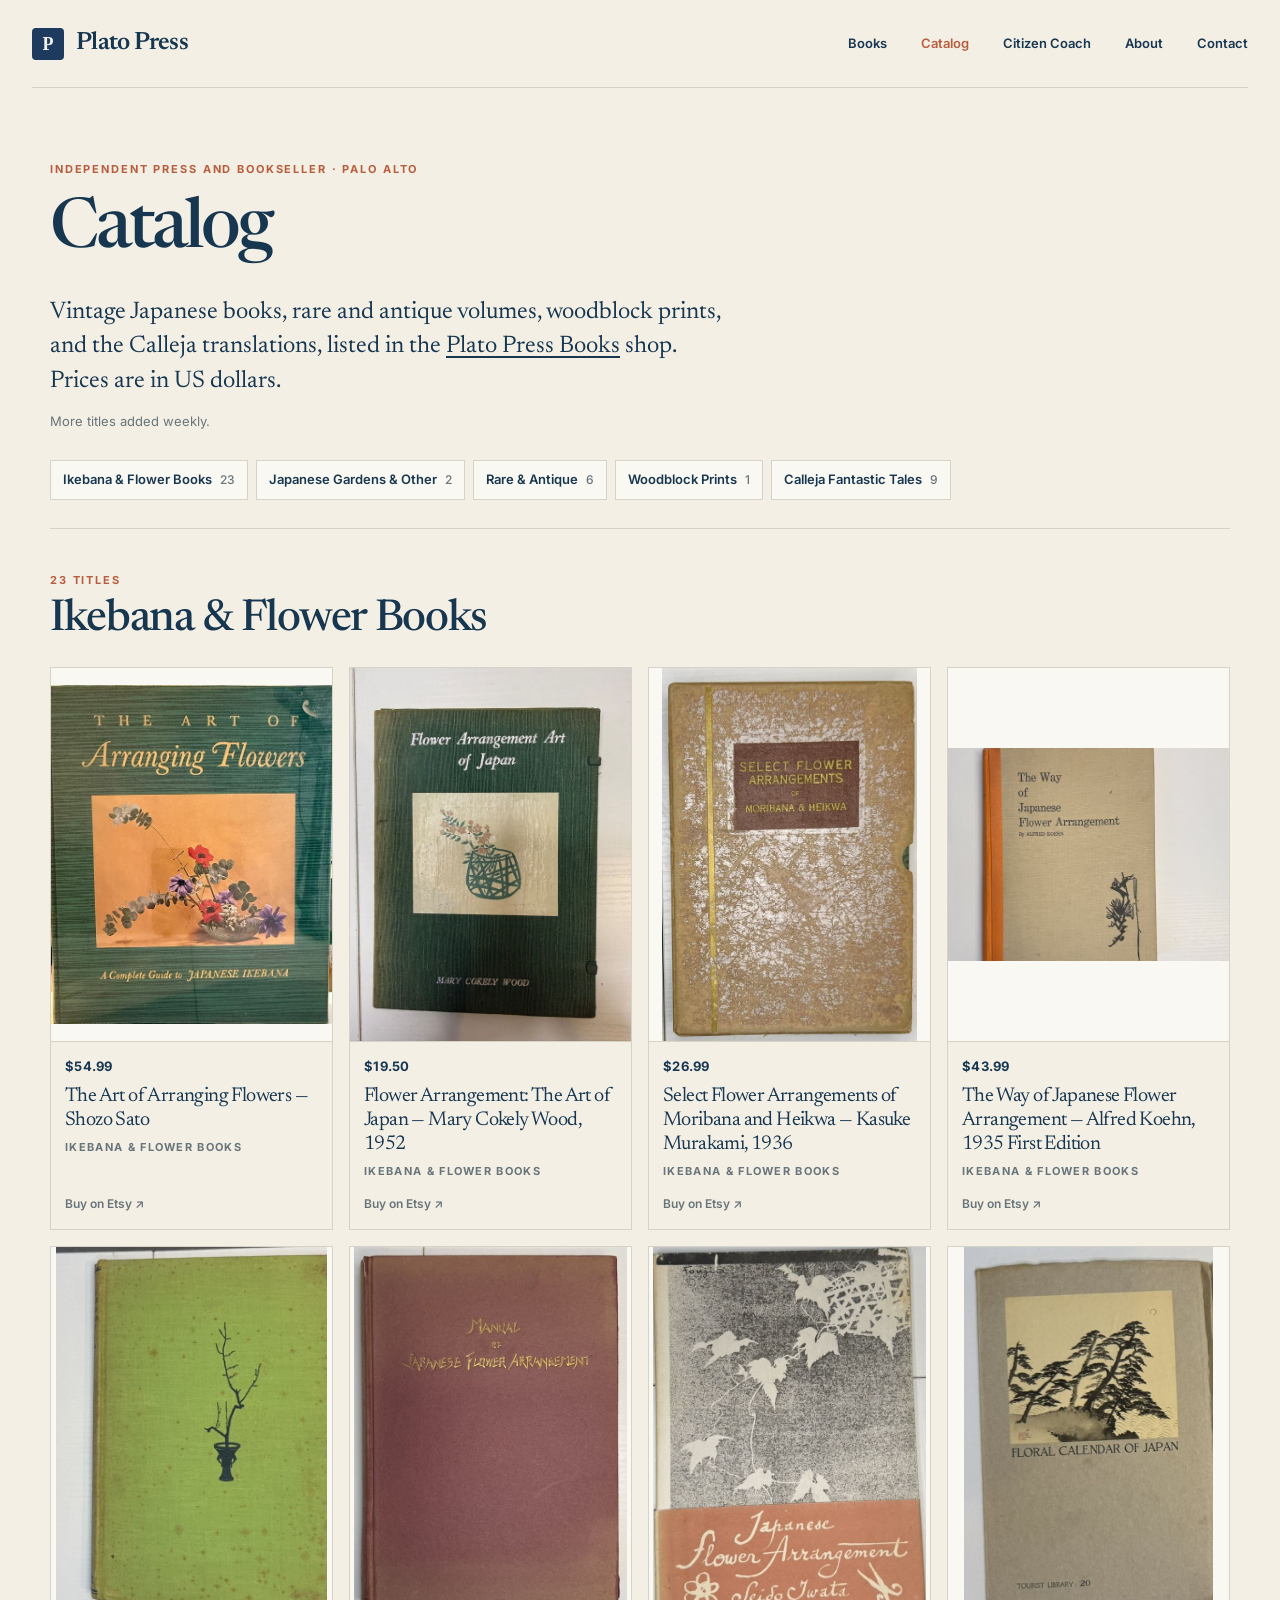
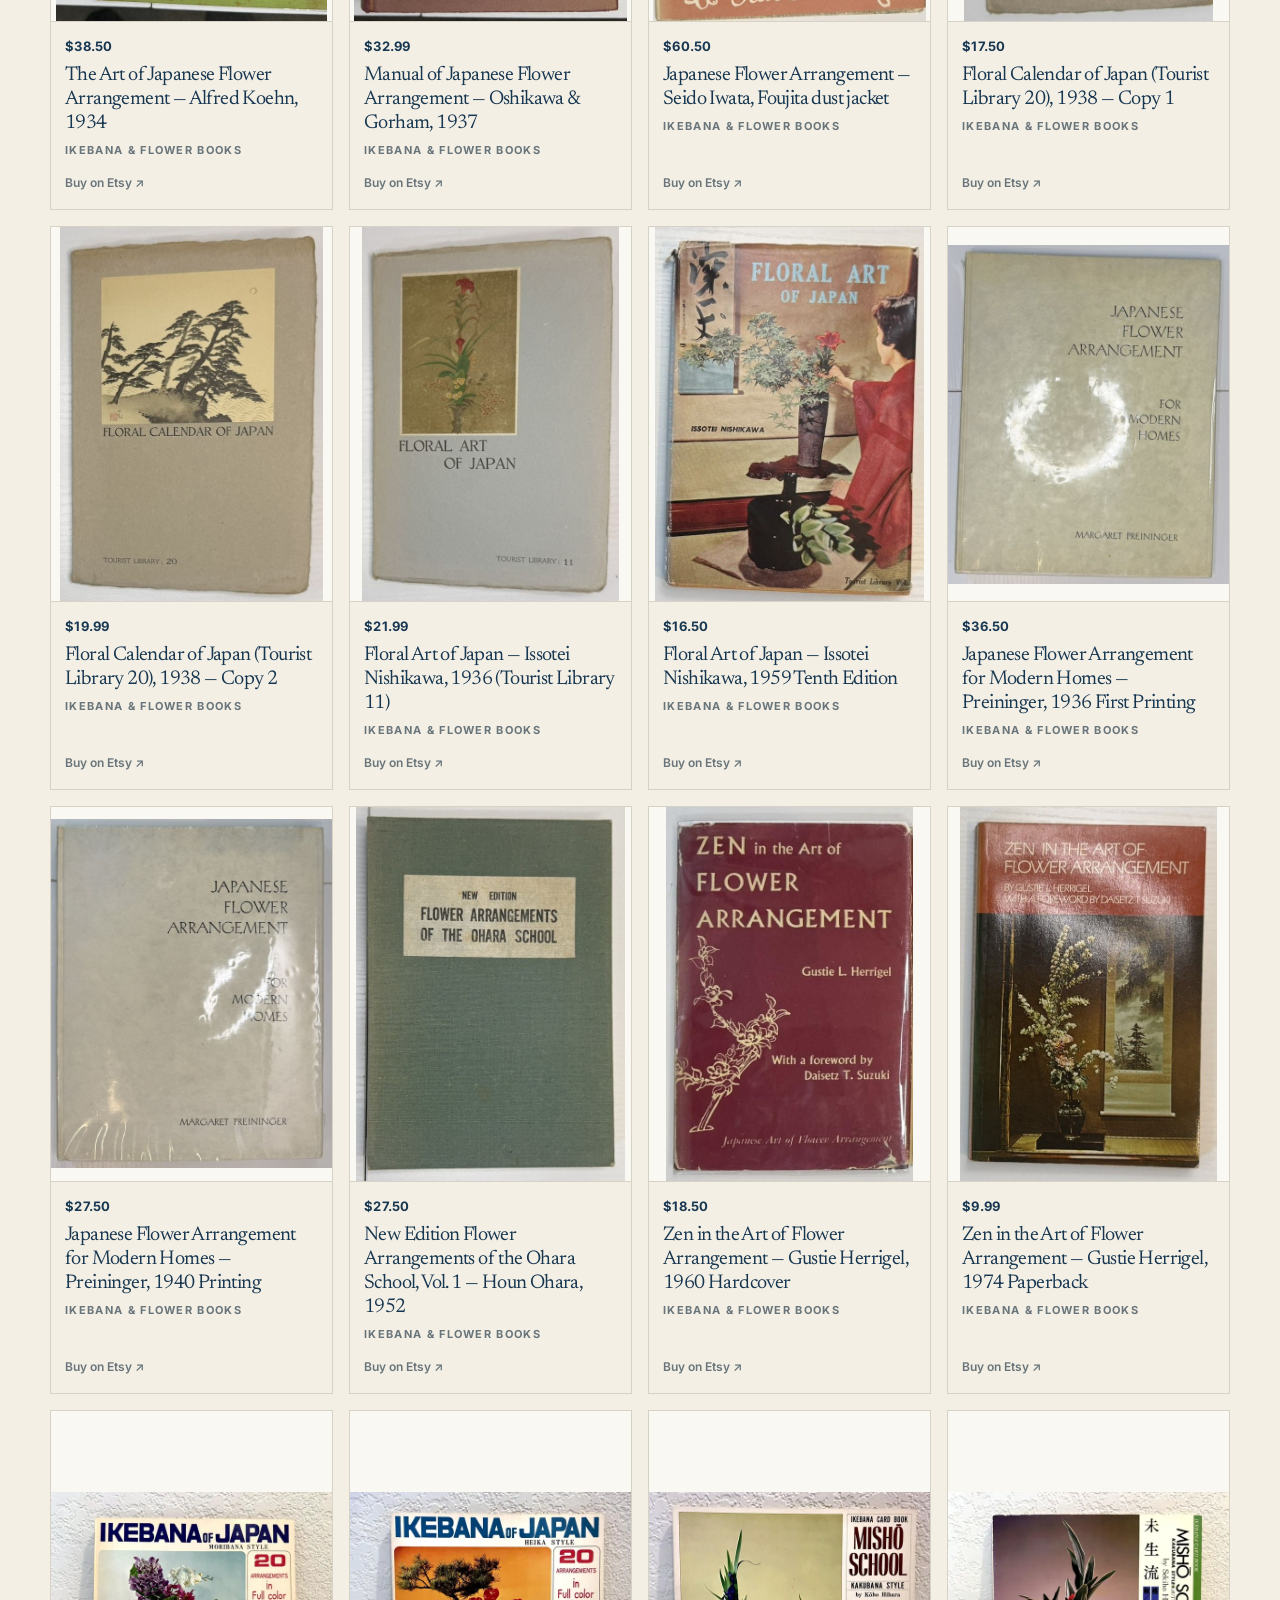
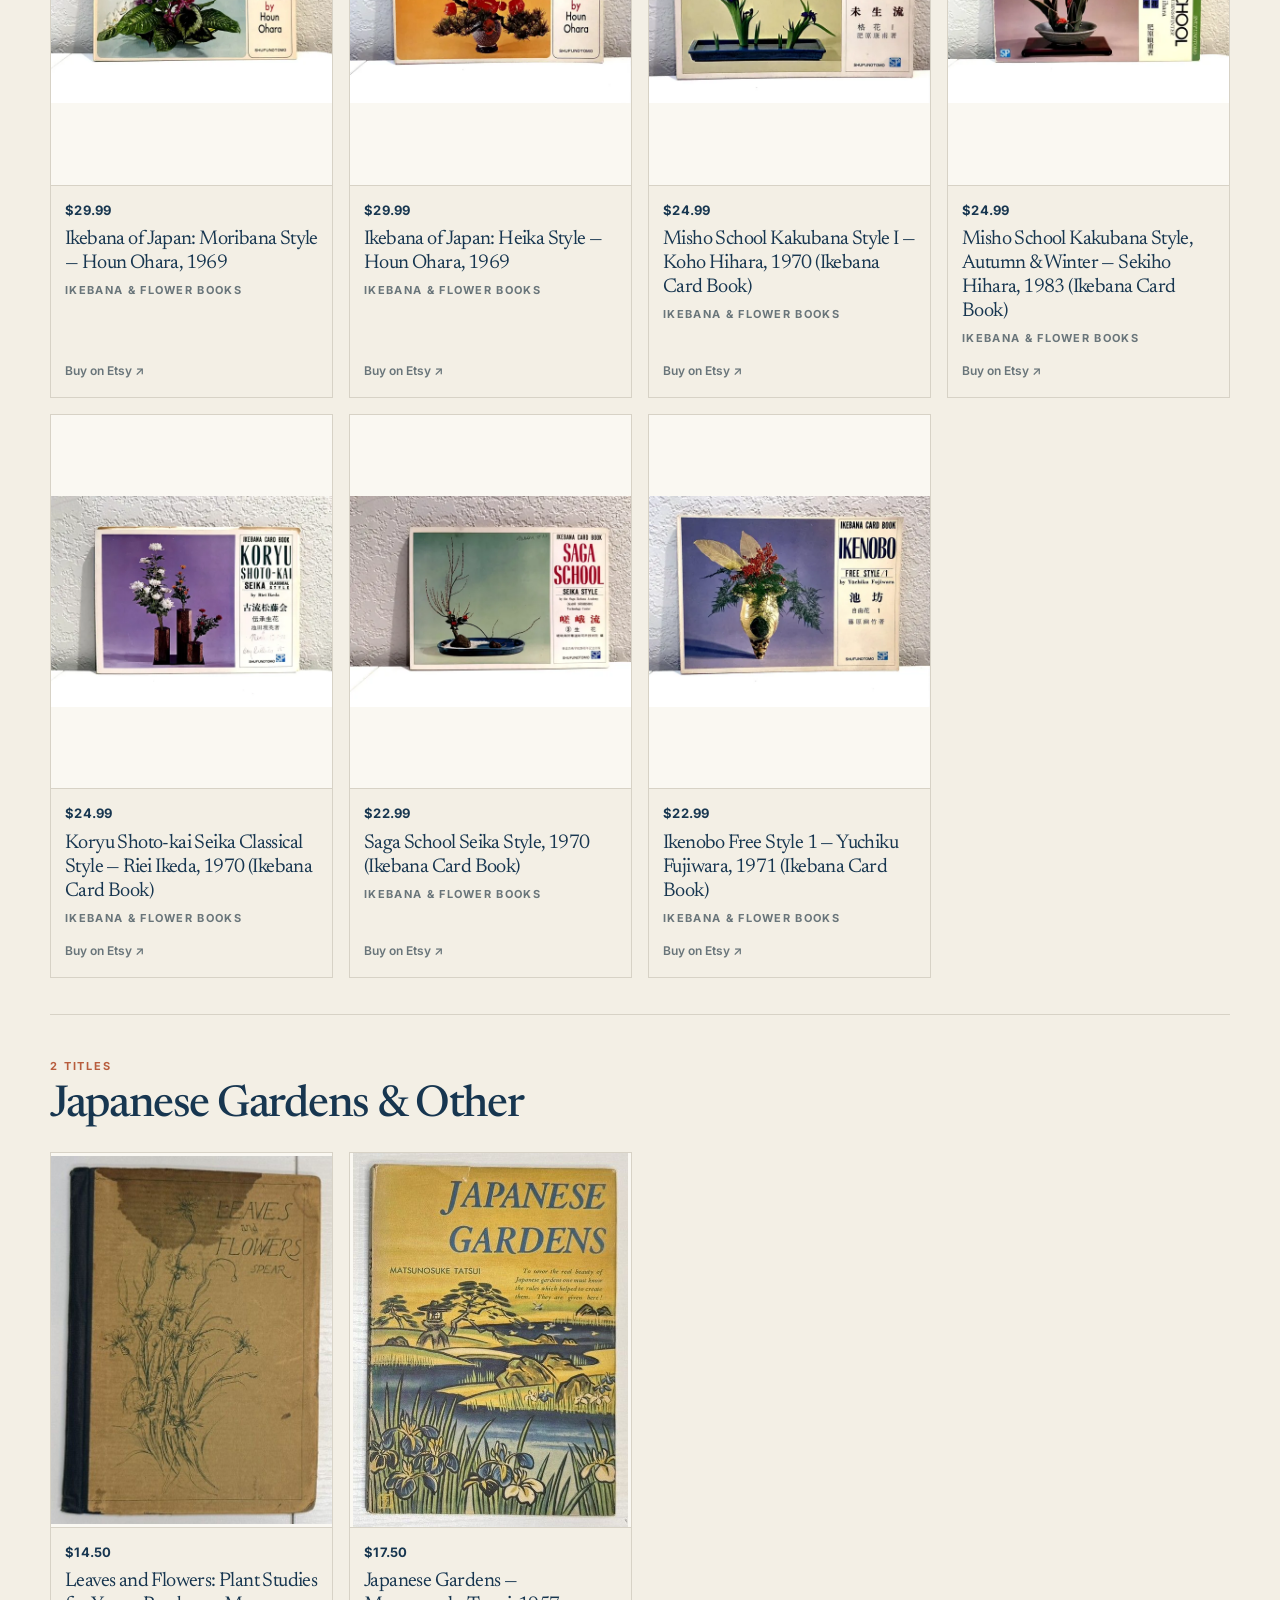
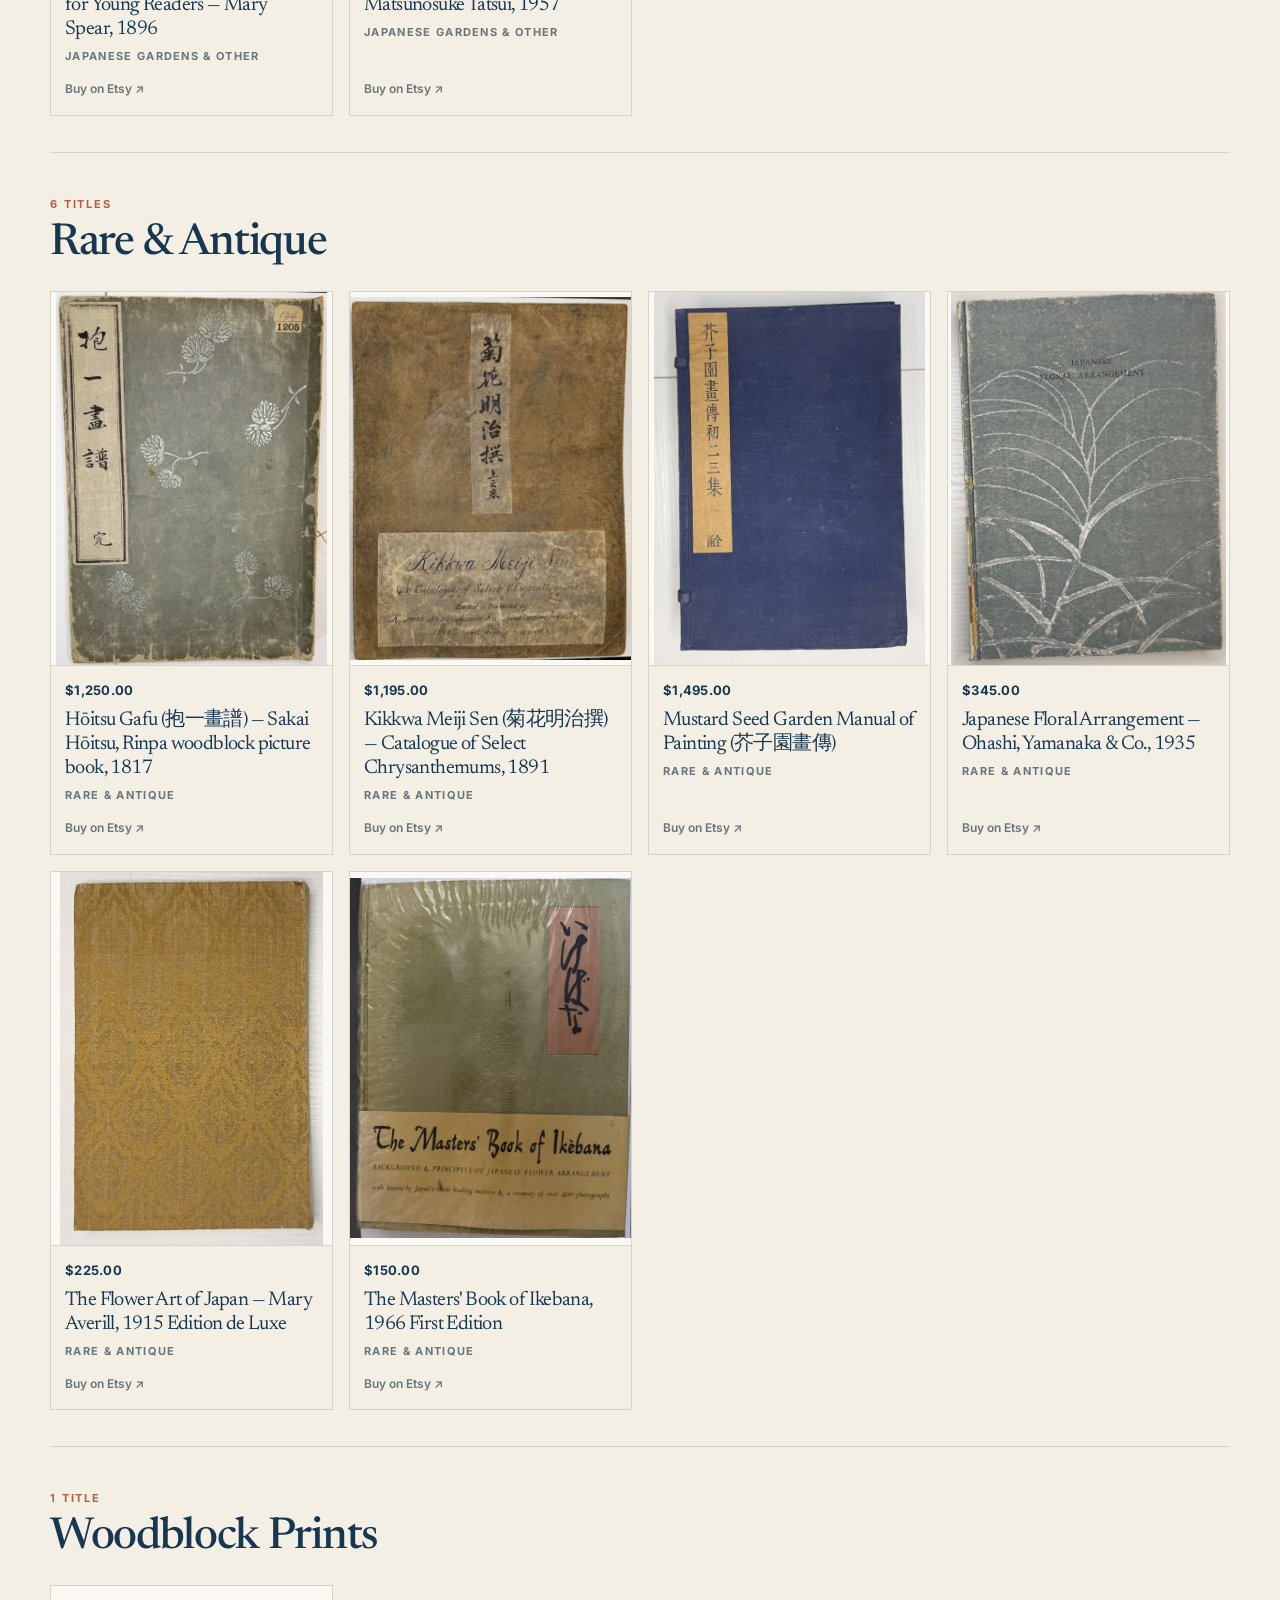
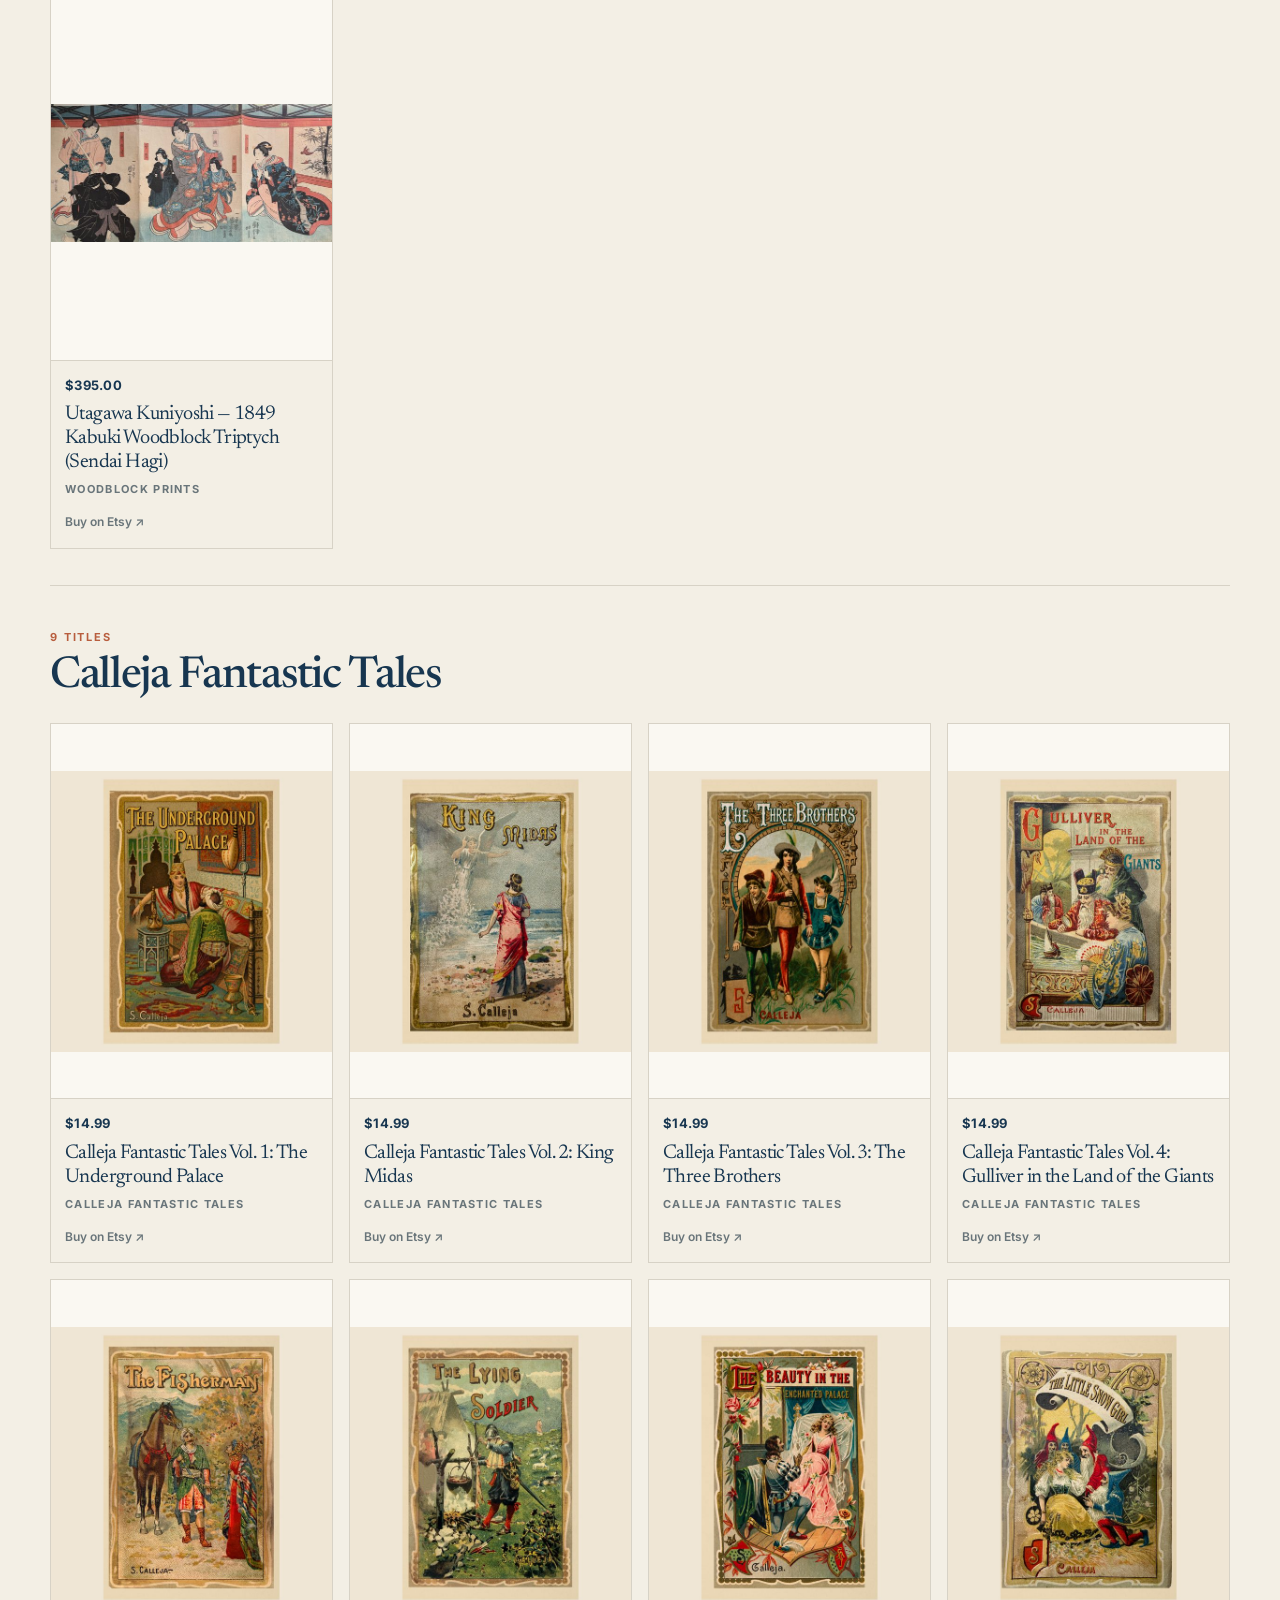
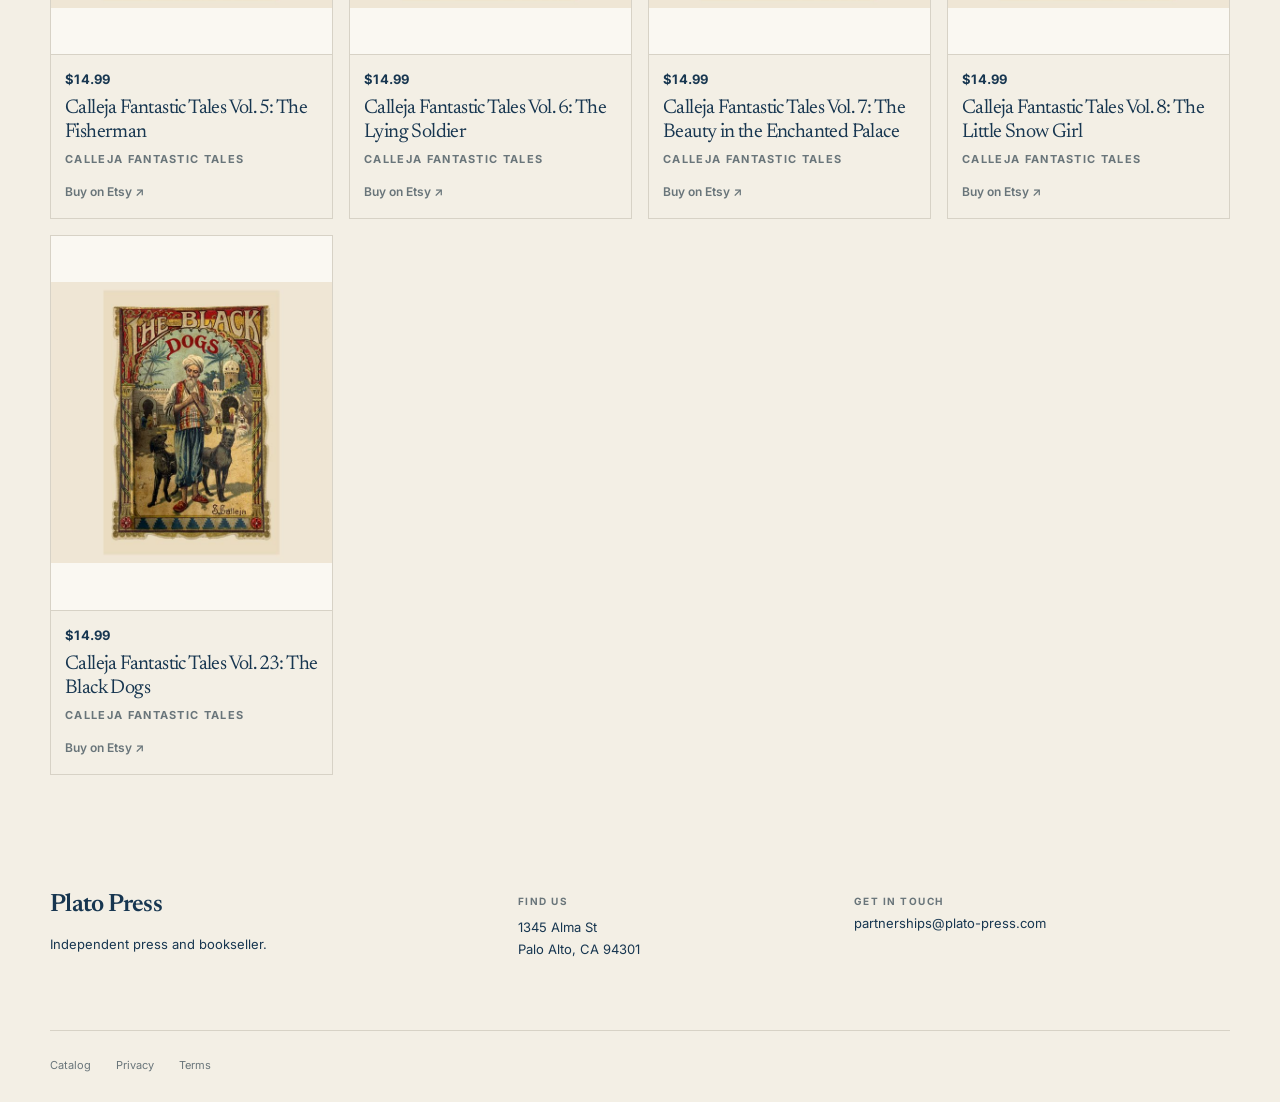
==== commit 69e1aadf: "Add Calleja book links and remove the company footer. List Cinderella and the hardcover with the oth" ====
--- a/books/index.html
+++ b/books/index.html
@@ -416,7 +416,7 @@
       <div><p class="footer-label">Find us</p><address>1345 Alma St<br />Palo Alto, CA 94301</address></div>
       <div><p class="footer-label">Get in touch</p><a href="mailto:partnerships@plato-press.com">partnerships@plato-press.com</a></div>
     </div>
-    <div class="shell footer-bottom"><p>© 2026 2Blue Capital, LLC</p><div><a href="/books/" aria-current="page">Catalog</a><a href="/privacy/">Privacy</a><a href="/terms/">Terms</a></div></div>
+    <div class="shell footer-bottom"><div><a href="/books/" aria-current="page">Catalog</a><a href="/privacy/">Privacy</a><a href="/terms/">Terms</a></div></div>
   </footer>
 </body>
 </html>
--- a/style.css
+++ b/style.css
@@ -21,11 +21,12 @@
 .is-soon:hover{transform:none}
 .soon{color:var(--muted);font-size:11px;font-weight:700;letter-spacing:.12em;text-transform:uppercase}
 .edition-grid{list-style:none;margin:28px 0 0;padding:0;display:grid;grid-template-columns:repeat(3,minmax(0,1fr));gap:12px}
+.edition-grid .edition-feature{grid-column:1 / -1}
 .edition-grid li{display:flex;margin:0}
 .edition-card{flex:1;display:flex;flex-direction:column;justify-content:space-between;gap:24px;min-height:168px;padding:20px 18px 16px;border:1px solid var(--rule);background:var(--cream);text-decoration:none}
 .edition-card:hover{border-color:var(--navy)}
 .edition-kicker{color:var(--accent);font-size:10px;font-weight:700;letter-spacing:.14em;text-transform:uppercase}
-.edition-name{display:block;margin-top:10px;font-family:Newsreader,Georgia,serif;font-size:26px;line-height:1.15;letter-spacing:-.03em}
+.edition-name{display:block;margin-top:10px;font-family:Newsreader,Georgia,serif;font-size:26px;line-height:1.15;letter-spacing:-.03em;overflow-wrap:break-word}
 .edition-go{color:var(--muted);font-size:12px;font-weight:600}.edition-meta{display:block;margin-top:10px;color:#445b69;font-size:14px;font-weight:400;line-height:1.45;letter-spacing:0;text-transform:none}.edition-price{color:var(--navy);font-size:13px;font-weight:700;letter-spacing:.02em}.shop-grid{grid-template-columns:1fr 1fr}.catalog-jump{margin:4px 0 0}
 .edition-card:hover .edition-go{color:var(--accent)}
 .editions-all{margin:28px 0 0}
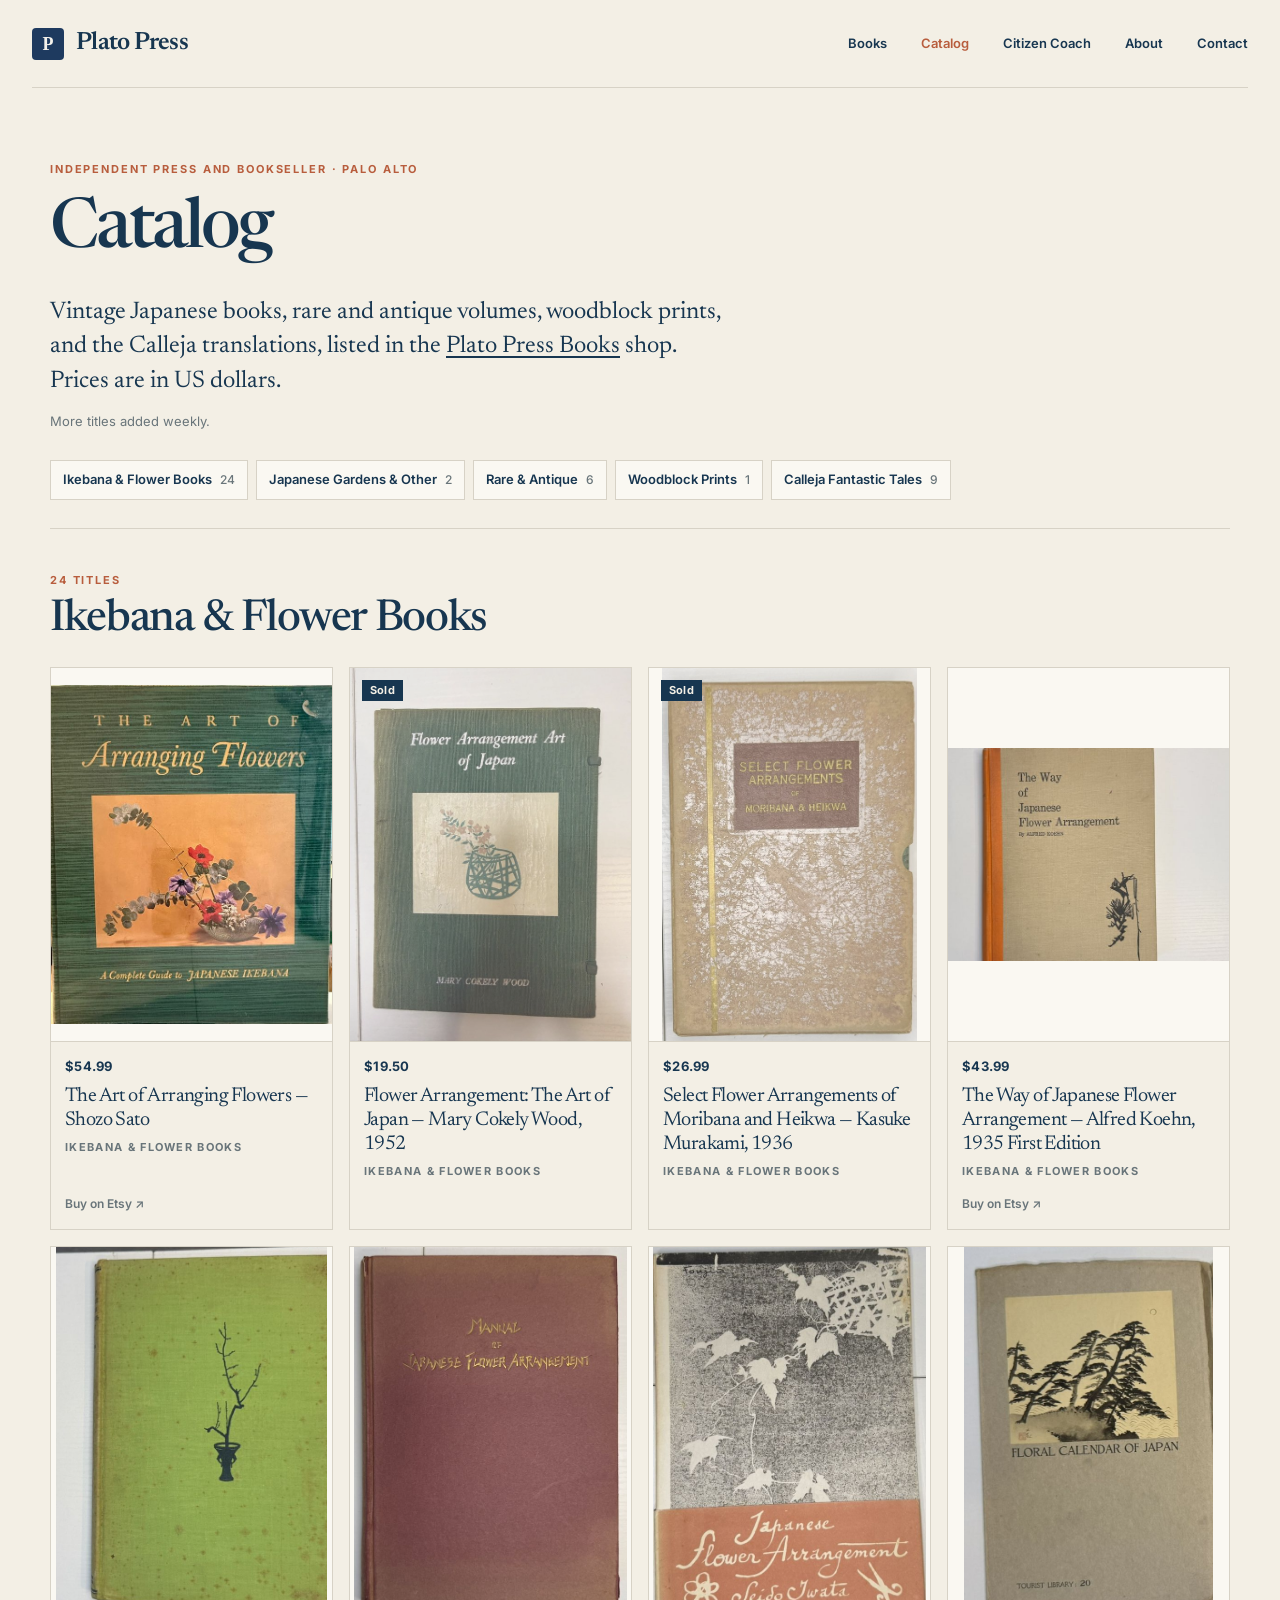
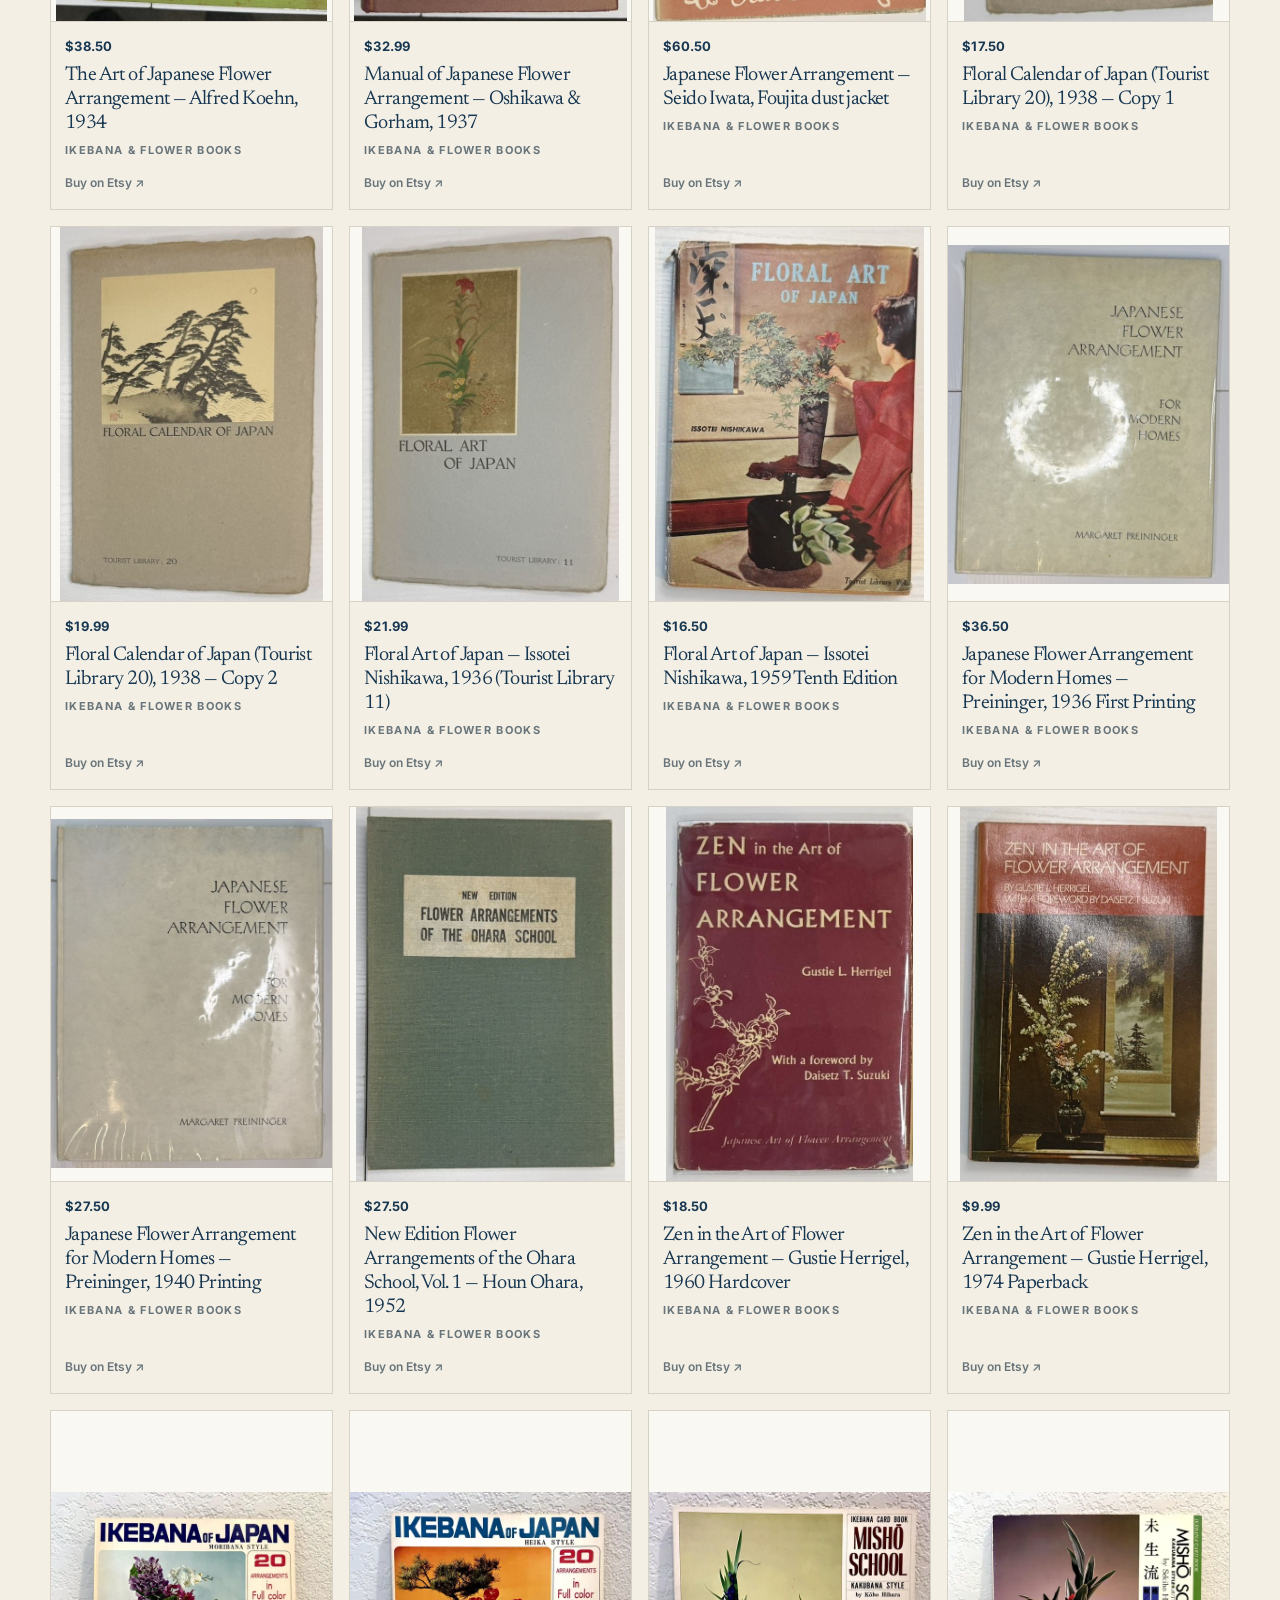
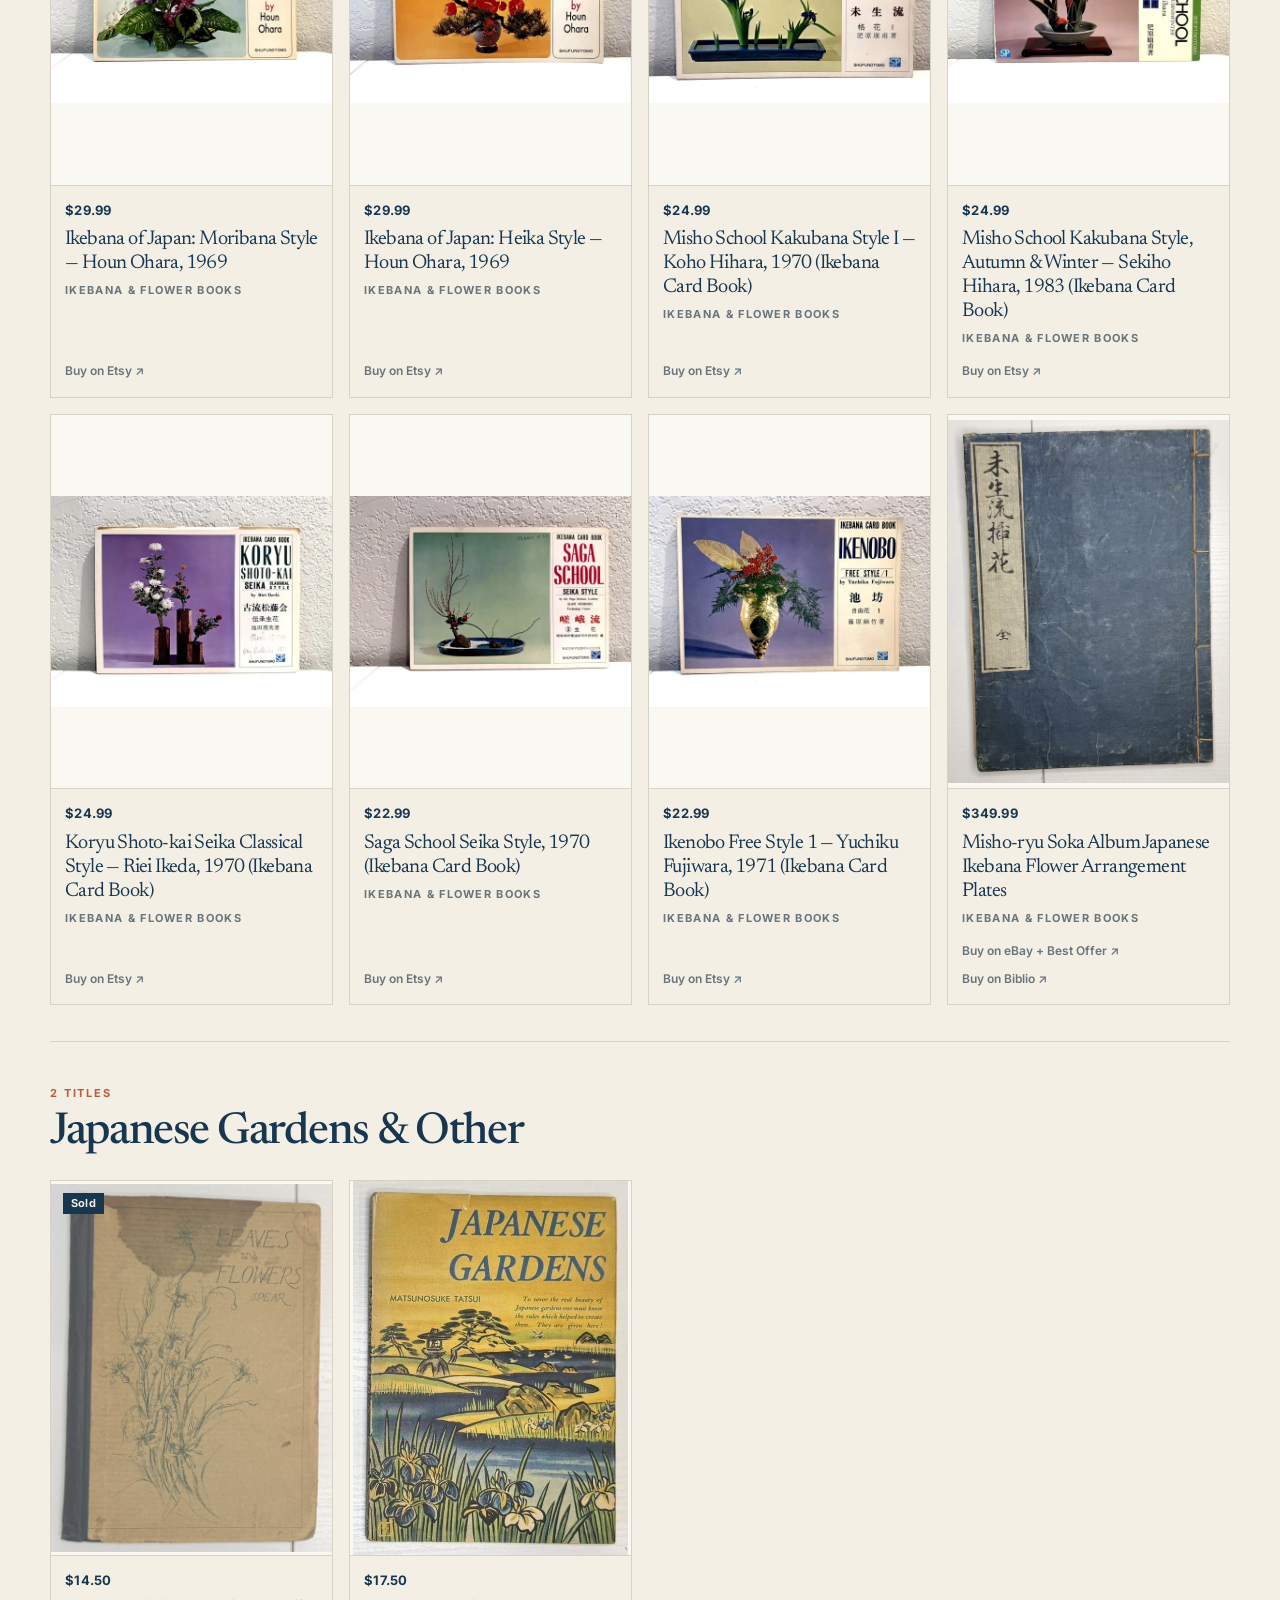
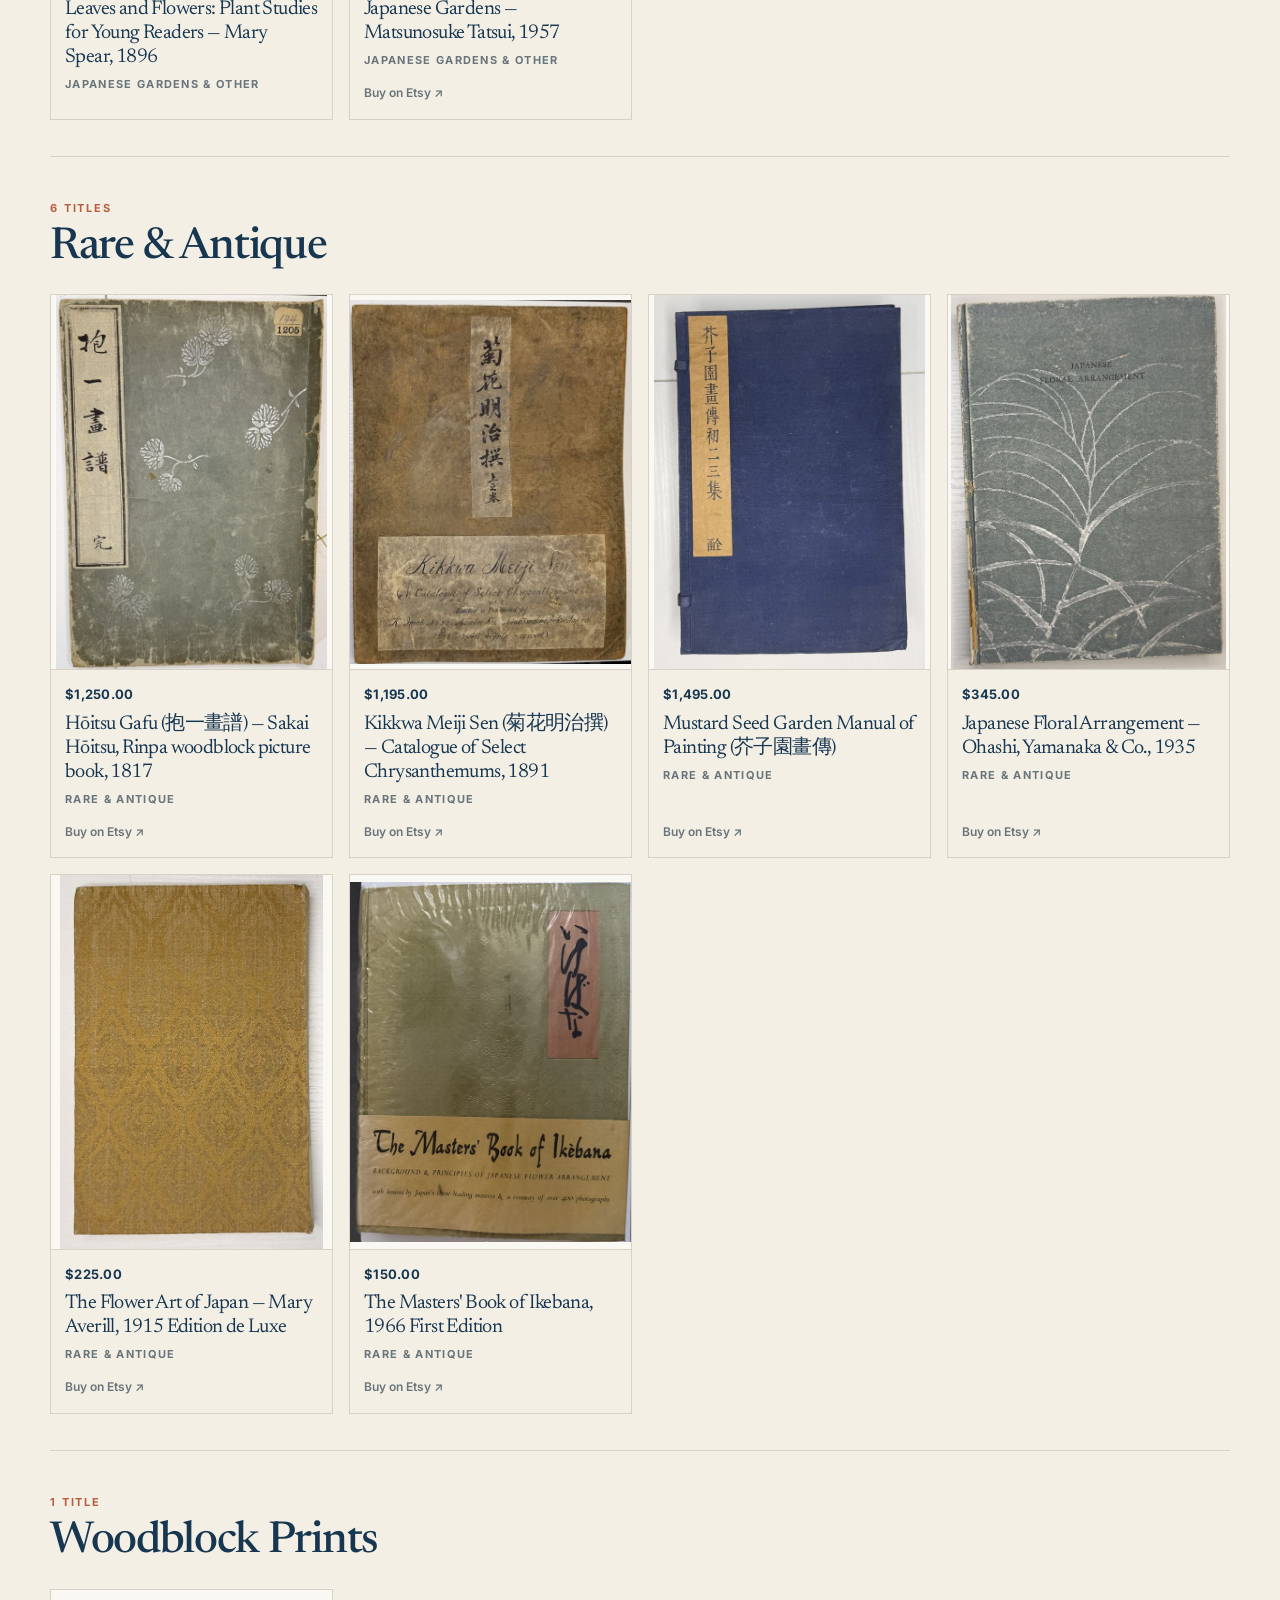
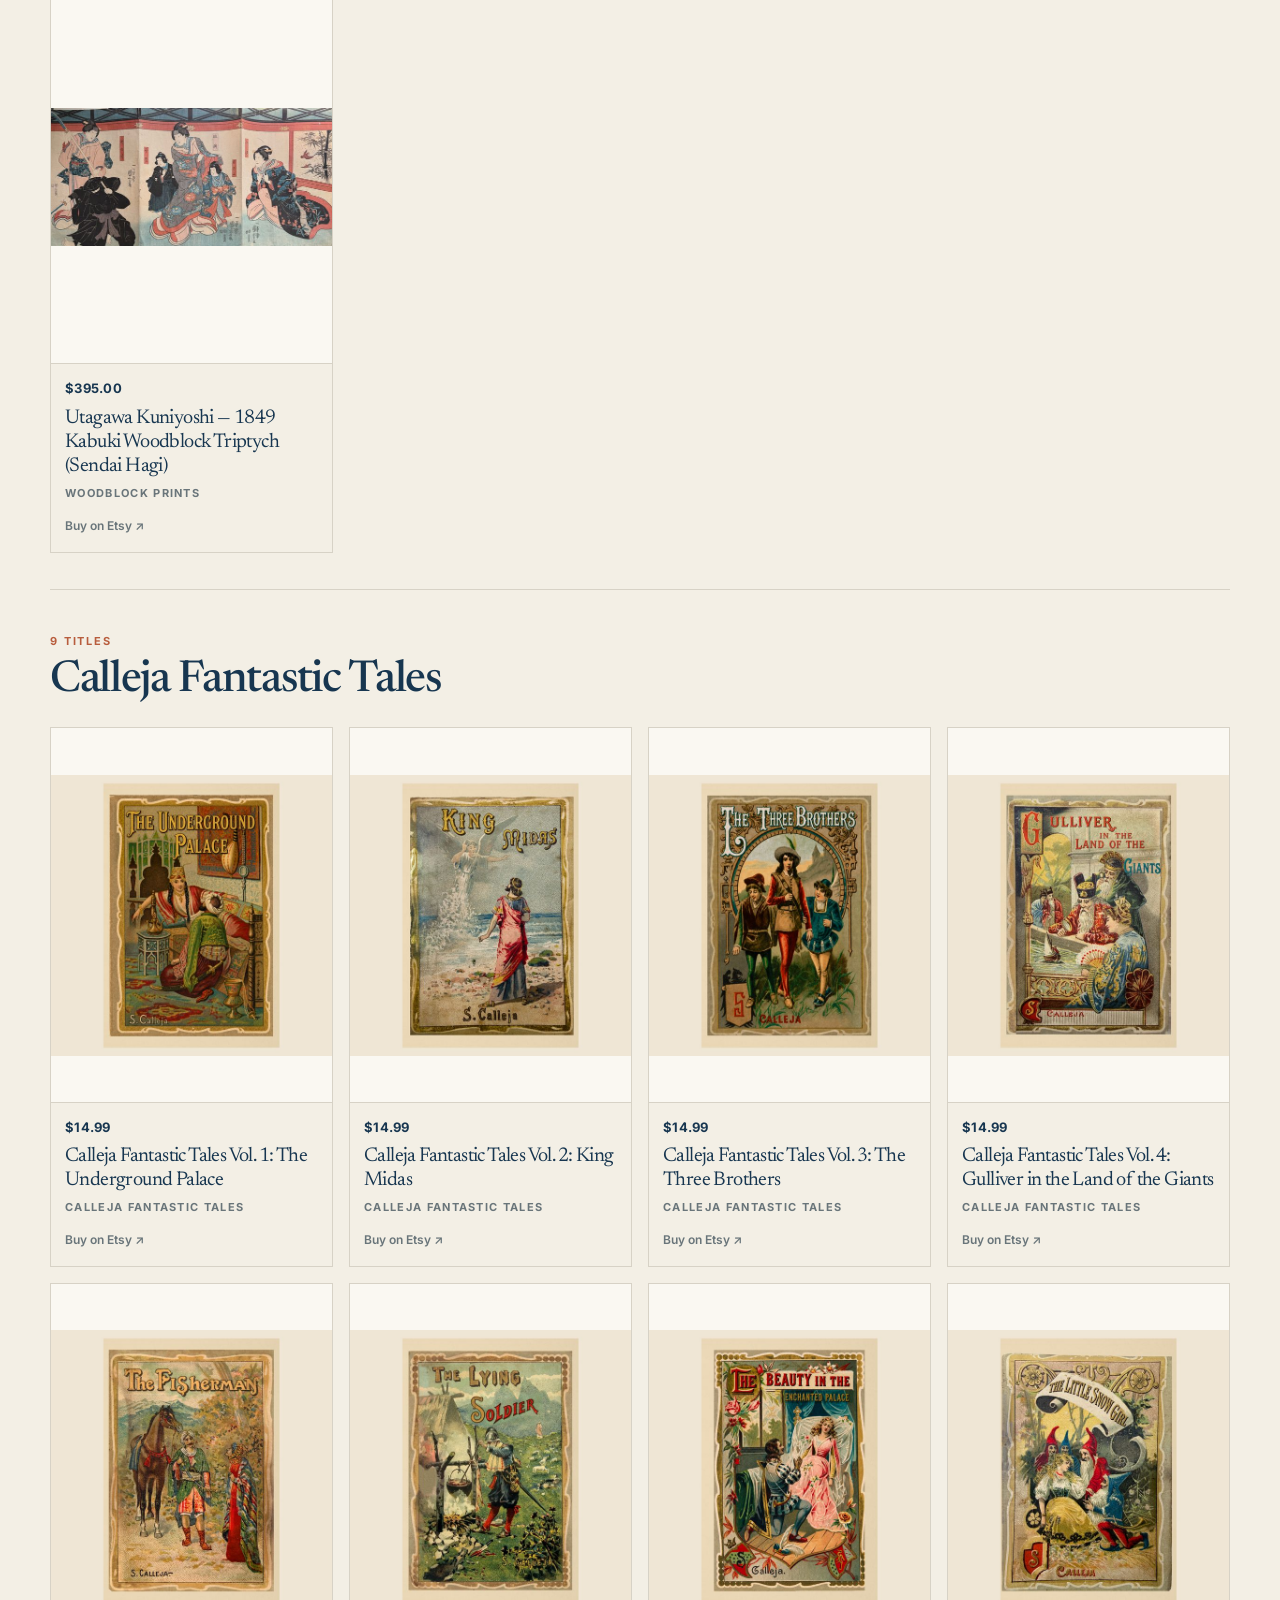
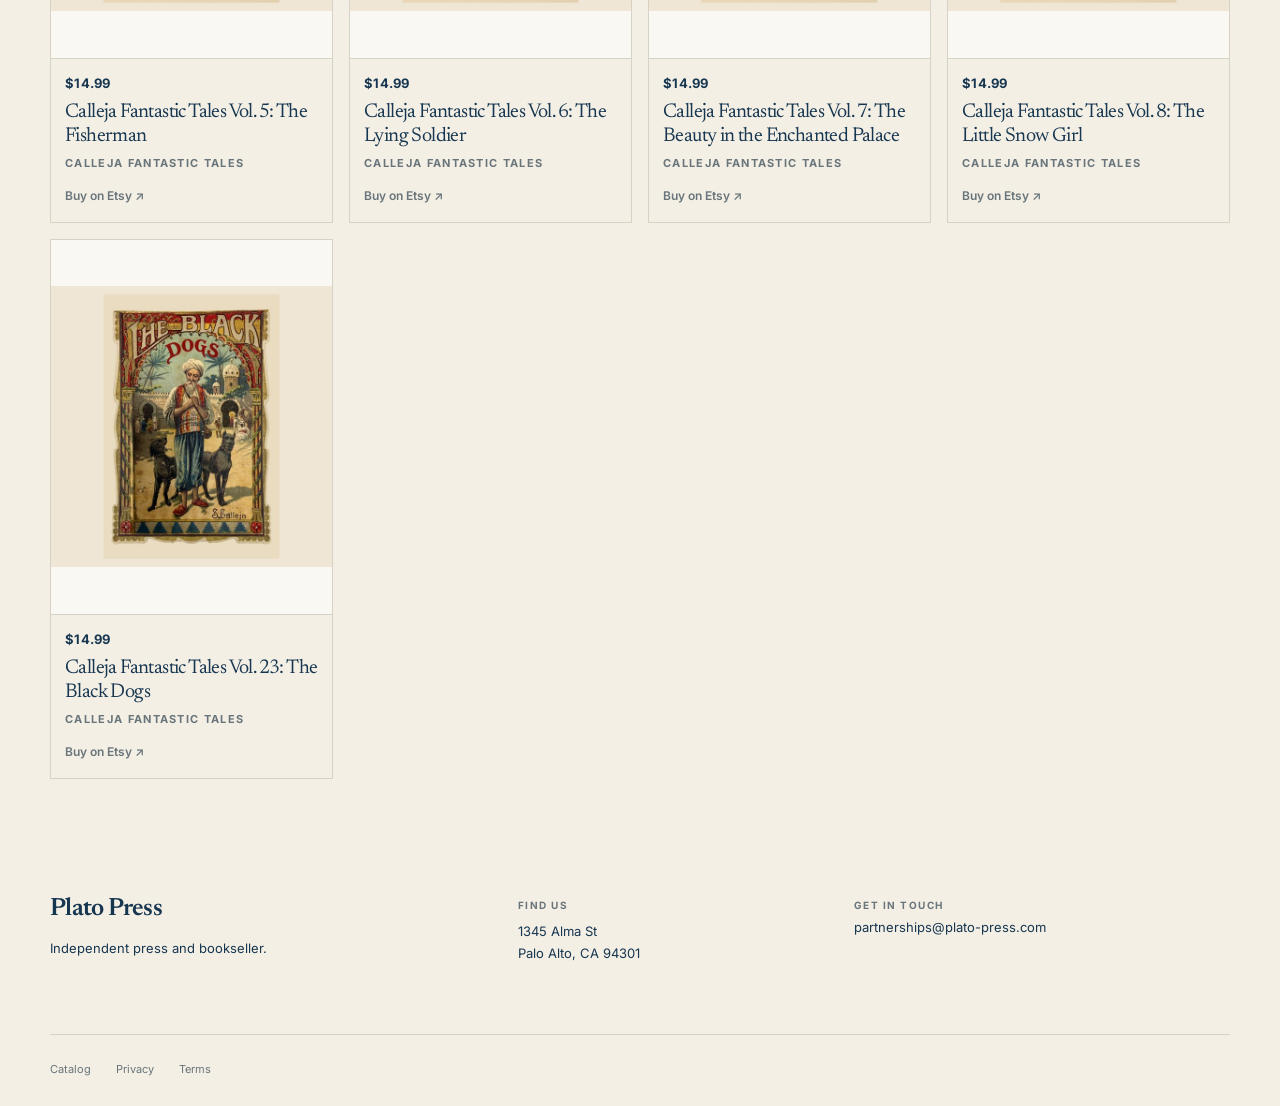
==== commit 6af9d658: "Add the Misho-ryu Soka album and mark three catalog titles sold. The new card uses the existing cove" ====
--- a/books/index.html
+++ b/books/index.html
@@ -38,7 +38,7 @@
       <p class="books-lede">Vintage Japanese books, rare and antique volumes, woodblock prints, and the Calleja translations, listed in the <a href="https://platopressbooks.etsy.com" rel="noopener">Plato Press Books</a> shop. Prices are in US dollars.</p>
       <p class="books-note">More titles added weekly.</p>
       <nav class="category-nav" aria-label="Catalog categories">
-        <a href="#ikebana-flower-books">Ikebana &amp; Flower Books <span class="count">23</span></a>
+        <a href="#ikebana-flower-books">Ikebana &amp; Flower Books <span class="count">24</span></a>
         <a href="#japanese-gardens-other">Japanese Gardens &amp; Other <span class="count">2</span></a>
         <a href="#rare-antique">Rare &amp; Antique <span class="count">6</span></a>
         <a href="#woodblock-prints">Woodblock Prints <span class="count">1</span></a>
@@ -46,7 +46,7 @@
       </nav>
 
       <section class="catalog-group" id="ikebana-flower-books" aria-labelledby="ikebana-flower-books-heading">
-        <p class="eyebrow">23 titles</p>
+        <p class="eyebrow">24 titles</p>
         <h2 class="group-title" id="ikebana-flower-books-heading">Ikebana &amp; Flower Books</h2>
         <ul class="book-grid">
           <li>
@@ -58,20 +58,18 @@
             </a>
           </li>
           <li>
-            <a class="book-card" href="https://www.etsy.com/listing/4591448274" target="_blank" rel="noopener noreferrer">
-              <span class="book-cover"><img src="/assets/books/thumbs/4591448274.jpg" alt="Cover of Flower Arrangement: The Art of Japan — Mary Cokely Wood, 1952" width="600" height="800" loading="lazy" decoding="async" /></span>
+            <article class="book-card is-sold">
+              <span class="book-cover"><img src="/assets/books/thumbs/4591448274.jpg" alt="Cover of Flower Arrangement: The Art of Japan — Mary Cokely Wood, 1952" width="600" height="800" loading="lazy" decoding="async" /><span class="sold-badge">Sold</span></span>
               <span class="book-copy"><span class="edition-price">$19.50</span><span class="edition-name">Flower Arrangement: The Art of Japan — Mary Cokely Wood, 1952</span><span class="edition-meta">Ikebana &amp; Flower Books</span>
-                <span class="edition-go">Buy on Etsy <span aria-hidden="true">↗</span><span class="sr-only"> (opens in a new tab)</span></span>
-              </span>
-            </a>
-          </li>
-          <li>
-            <a class="book-card" href="https://www.etsy.com/listing/4591437431" target="_blank" rel="noopener noreferrer">
-              <span class="book-cover"><img src="/assets/books/thumbs/4591437431.jpg" alt="Cover of Select Flower Arrangements of Moribana and Heikwa — Kasuke Murakami, 1936" width="600" height="877" loading="lazy" decoding="async" /></span>
+              </span>
+            </article>
+          </li>
+          <li>
+            <article class="book-card is-sold">
+              <span class="book-cover"><img src="/assets/books/thumbs/4591437431.jpg" alt="Cover of Select Flower Arrangements of Moribana and Heikwa — Kasuke Murakami, 1936" width="600" height="877" loading="lazy" decoding="async" /><span class="sold-badge">Sold</span></span>
               <span class="book-copy"><span class="edition-price">$26.99</span><span class="edition-name">Select Flower Arrangements of Moribana and Heikwa — Kasuke Murakami, 1936</span><span class="edition-meta">Ikebana &amp; Flower Books</span>
-                <span class="edition-go">Buy on Etsy <span aria-hidden="true">↗</span><span class="sr-only"> (opens in a new tab)</span></span>
-              </span>
-            </a>
+              </span>
+            </article>
           </li>
           <li>
             <a class="book-card" href="https://www.etsy.com/listing/4591571036" target="_blank" rel="noopener noreferrer">
@@ -232,6 +230,17 @@
                 <span class="edition-go">Buy on Etsy <span aria-hidden="true">↗</span><span class="sr-only"> (opens in a new tab)</span></span>
               </span>
             </a>
+          </li>
+          <li>
+            <article class="book-card">
+              <span class="book-cover"><img src="/assets/books/thumbs/misho-ryu-soka-album.jpg" alt="Cover of Misho-ryu Soka Album Japanese Ikebana Flower Arrangement Plates" width="600" height="775" loading="lazy" decoding="async" /></span>
+              <span class="book-copy"><span class="edition-price">$349.99</span><span class="edition-name">Misho-ryu Soka Album Japanese Ikebana Flower Arrangement Plates</span><span class="edition-meta">Ikebana &amp; Flower Books</span>
+                <span class="edition-links">
+                  <a class="edition-go" href="https://www.ebay.com/itm/307258187965" target="_blank" rel="noopener noreferrer">Buy on eBay + Best&nbsp;Offer&nbsp;<span aria-hidden="true">↗</span><span class="sr-only"> (opens in a new tab)</span></a>
+                  <a class="edition-go" href="https://www.biblio.com/details.php?dcx=1799176365&amp;view=1" target="_blank" rel="noopener noreferrer">Buy on Biblio&nbsp;<span aria-hidden="true">↗</span><span class="sr-only"> (opens in a new tab)</span></a>
+                </span>
+              </span>
+            </article>
           </li>
         </ul>
       </section>
@@ -241,12 +250,11 @@
         <h2 class="group-title" id="japanese-gardens-other-heading">Japanese Gardens &amp; Other</h2>
         <ul class="book-grid">
           <li>
-            <a class="book-card" href="https://www.etsy.com/listing/4591577270" target="_blank" rel="noopener noreferrer">
-              <span class="book-cover"><img src="/assets/books/thumbs/4591577270.jpg" alt="Cover of Leaves and Flowers: Plant Studies for Young Readers — Mary Spear, 1896" width="585" height="765" loading="lazy" decoding="async" /></span>
+            <article class="book-card is-sold">
+              <span class="book-cover"><img src="/assets/books/thumbs/4591577270.jpg" alt="Cover of Leaves and Flowers: Plant Studies for Young Readers — Mary Spear, 1896" width="585" height="765" loading="lazy" decoding="async" /><span class="sold-badge">Sold</span></span>
               <span class="book-copy"><span class="edition-price">$14.50</span><span class="edition-name">Leaves and Flowers: Plant Studies for Young Readers — Mary Spear, 1896</span><span class="edition-meta">Japanese Gardens &amp; Other</span>
-                <span class="edition-go">Buy on Etsy <span aria-hidden="true">↗</span><span class="sr-only"> (opens in a new tab)</span></span>
-              </span>
-            </a>
+              </span>
+            </article>
           </li>
           <li>
             <a class="book-card" href="https://www.etsy.com/listing/4591577642" target="_blank" rel="noopener noreferrer">
--- a/style.css
+++ b/style.css
@@ -53,6 +53,10 @@
 .book-card .edition-go{margin-top:auto;padding-top:14px}
 .sold-badge{position:absolute;top:12px;left:12px;padding:5px 8px;background:var(--navy);color:var(--cream);font-size:11px;font-weight:700;letter-spacing:.02em;line-height:1}
 .book-card.is-sold .book-cover img{opacity:.72}
+.book-card .edition-links{display:flex;flex-direction:column;align-items:flex-start;gap:8px;margin-top:auto;padding-top:14px}
+.book-card .edition-links .edition-go{margin-top:0;padding-top:0;text-decoration:none}
+.book-card .edition-links a.edition-go:hover{color:var(--accent)}
+article.book-card:has(a):hover{border-color:var(--navy)}
 .catalog-group{scroll-margin-top:16px}
 .sr-only{position:absolute;width:1px;height:1px;padding:0;margin:-1px;overflow:hidden;clip:rect(0,0,0,0);white-space:nowrap;border:0}
 @media(max-width:1100px){.book-grid{grid-template-columns:repeat(3,minmax(0,1fr))}}
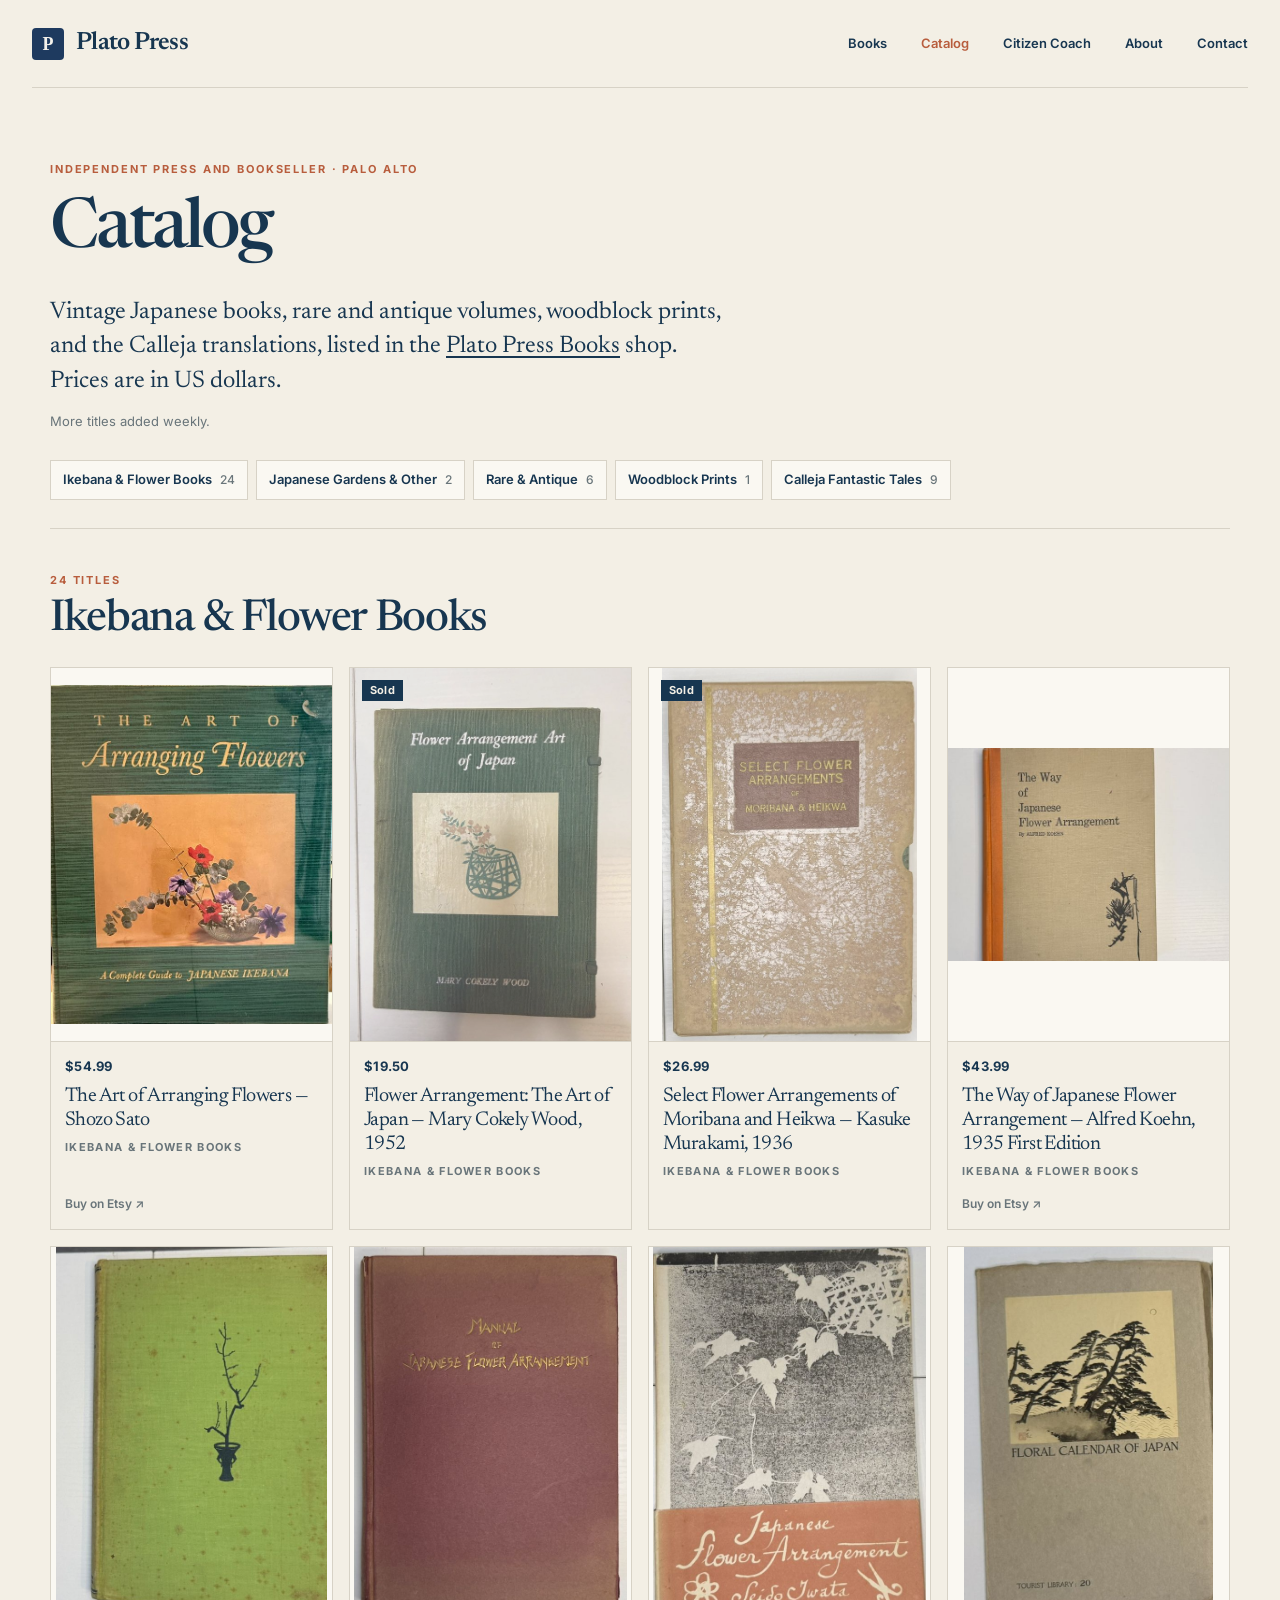
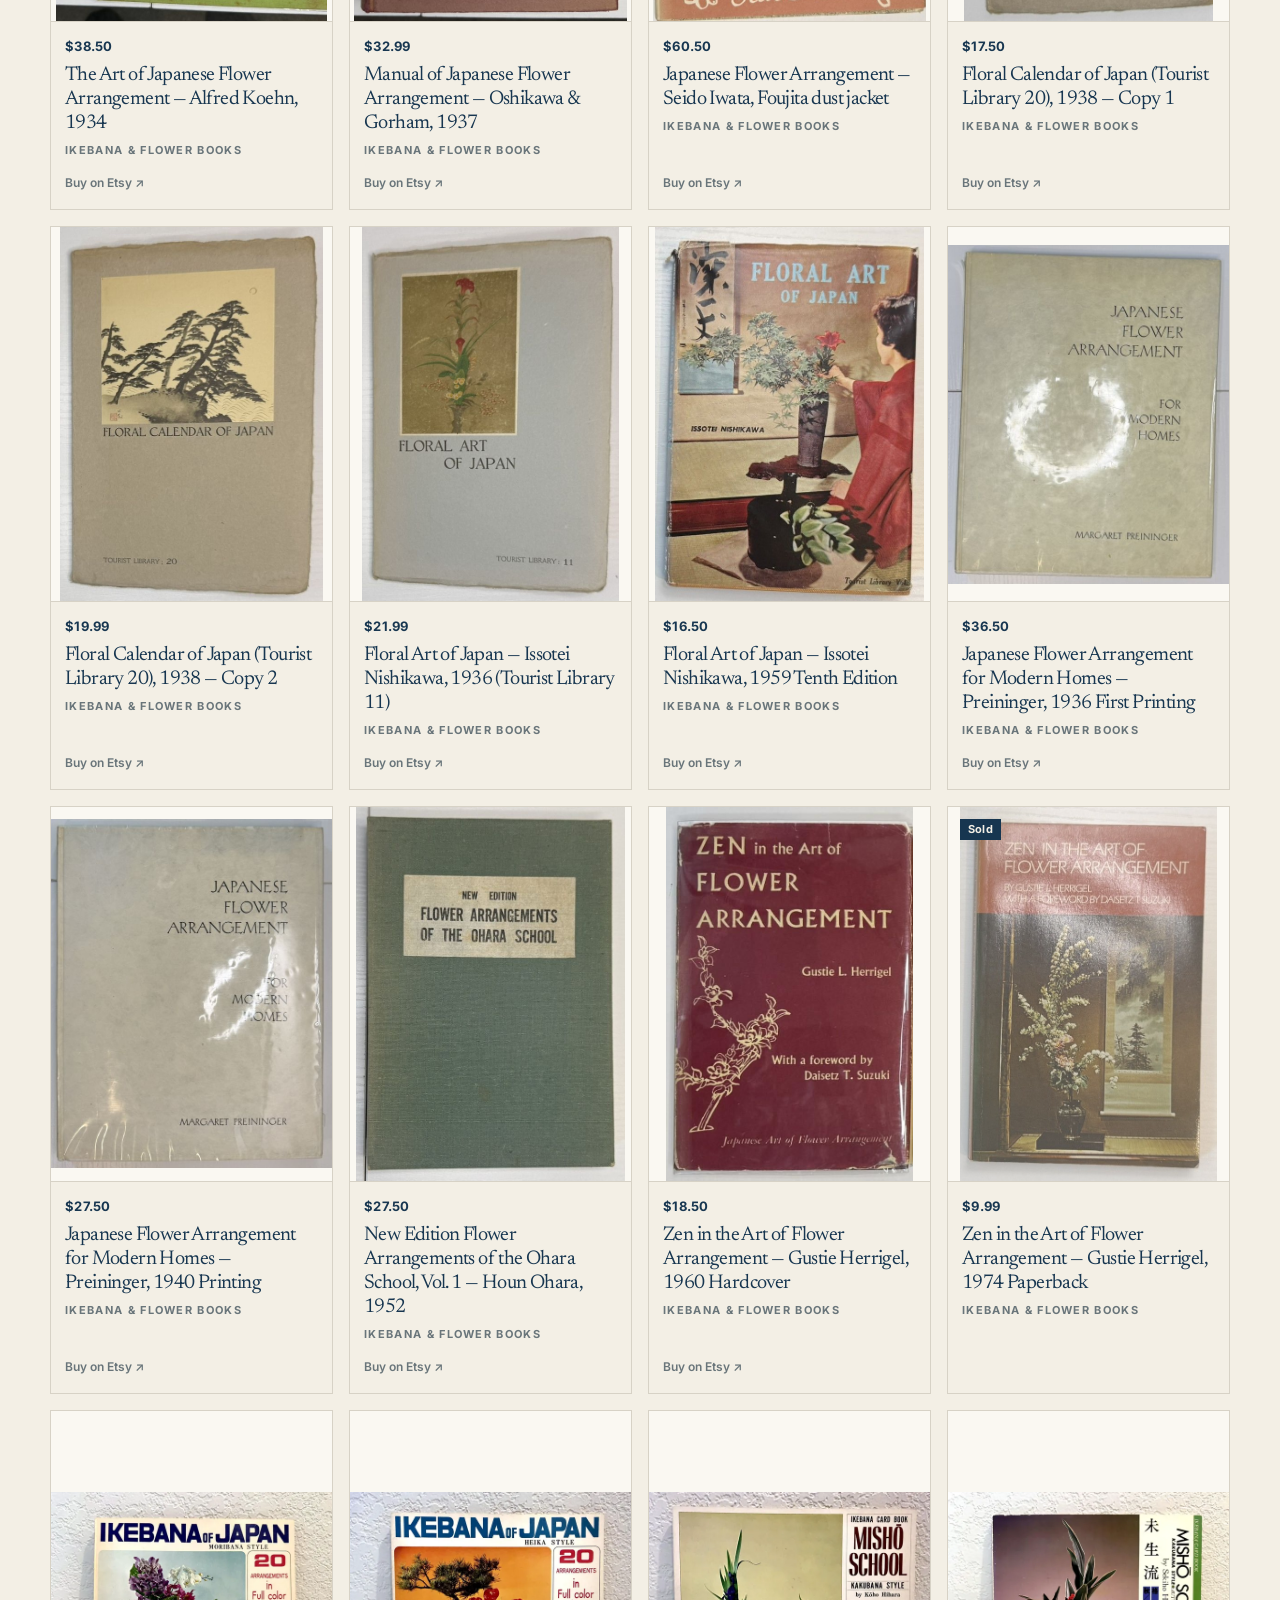
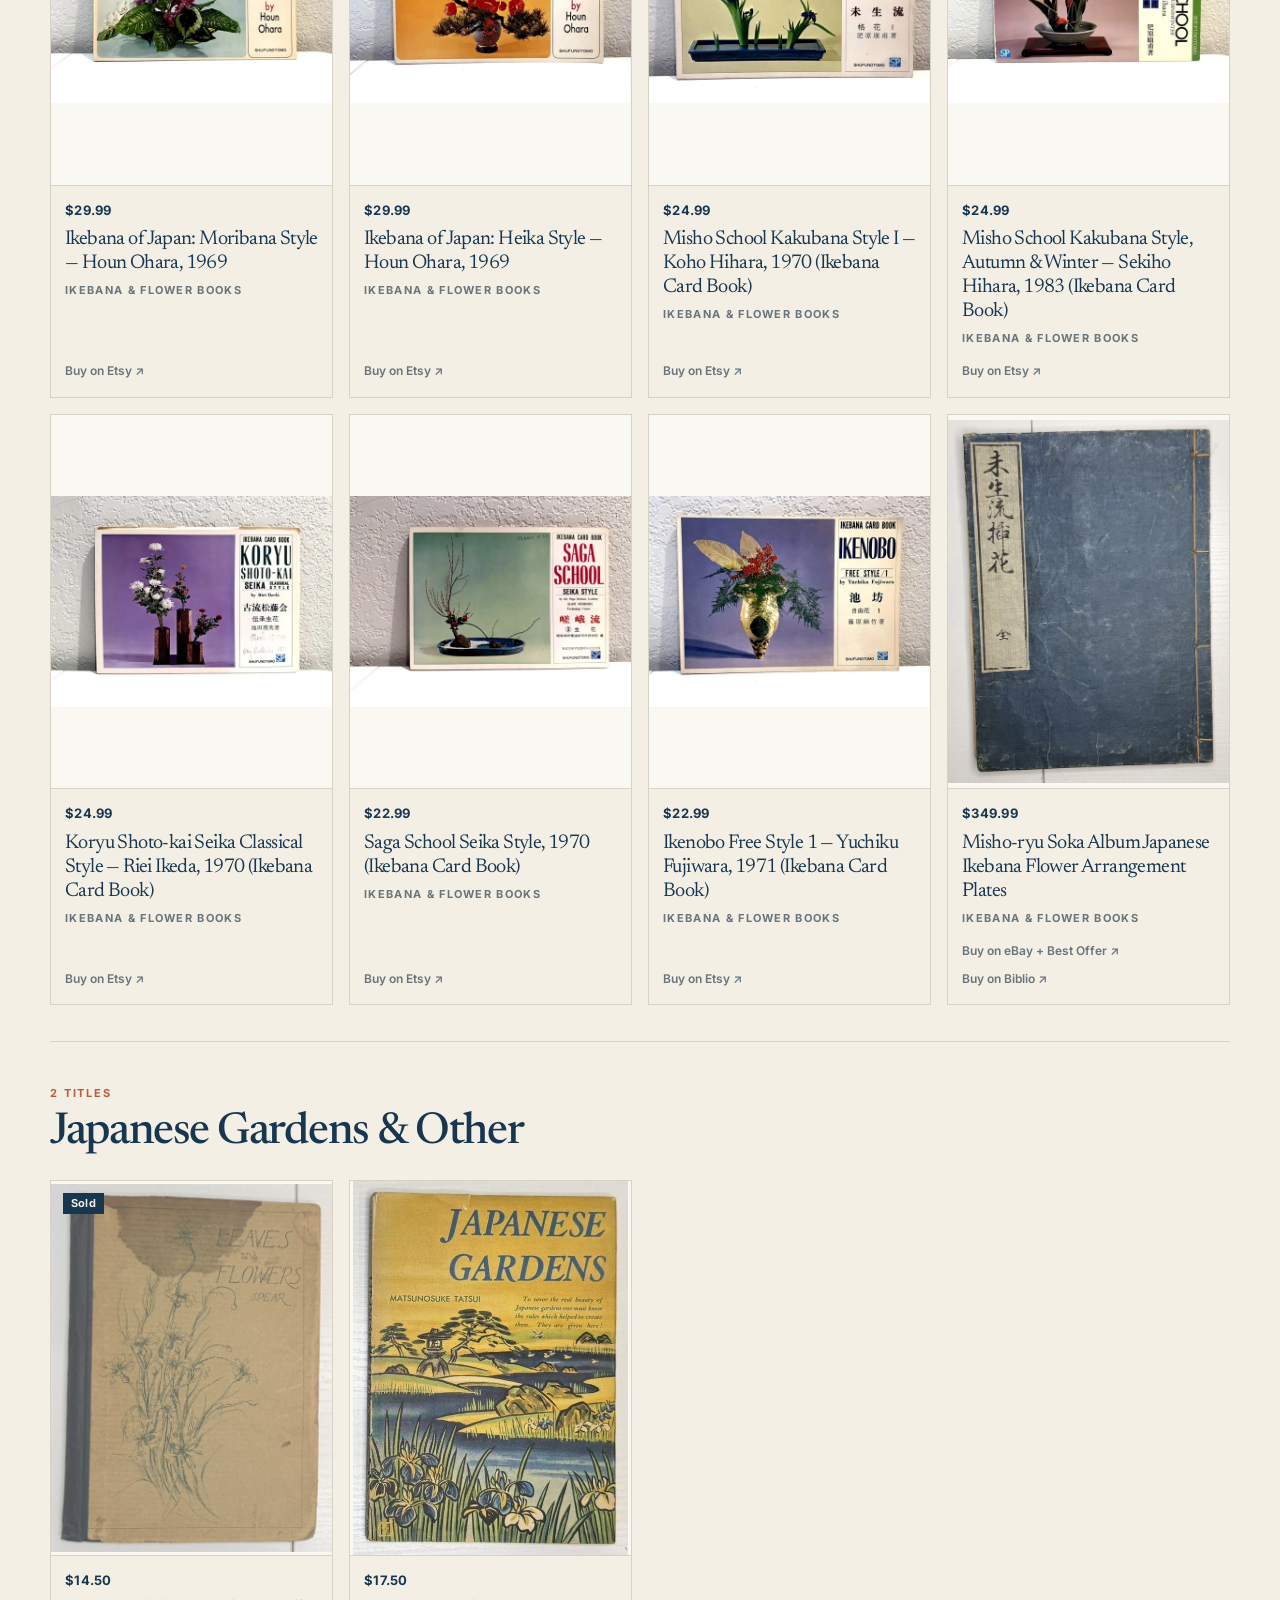
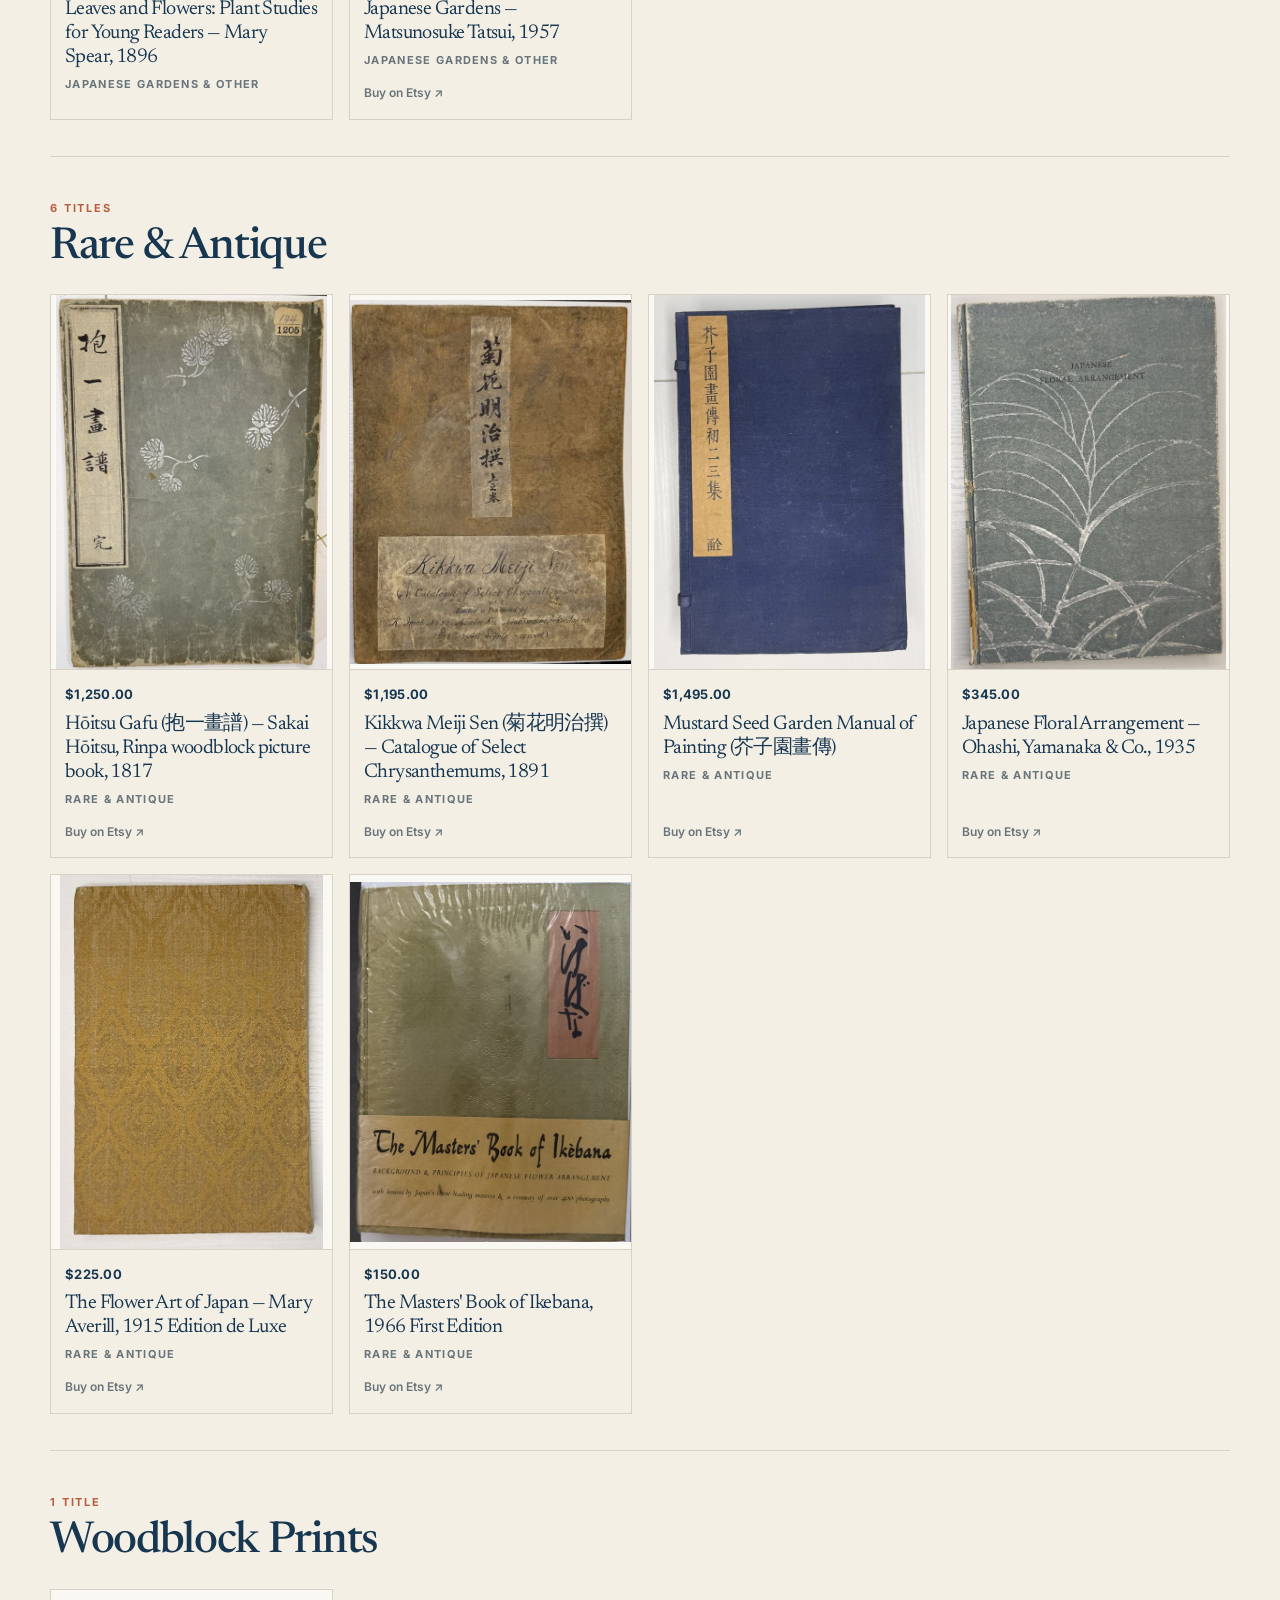
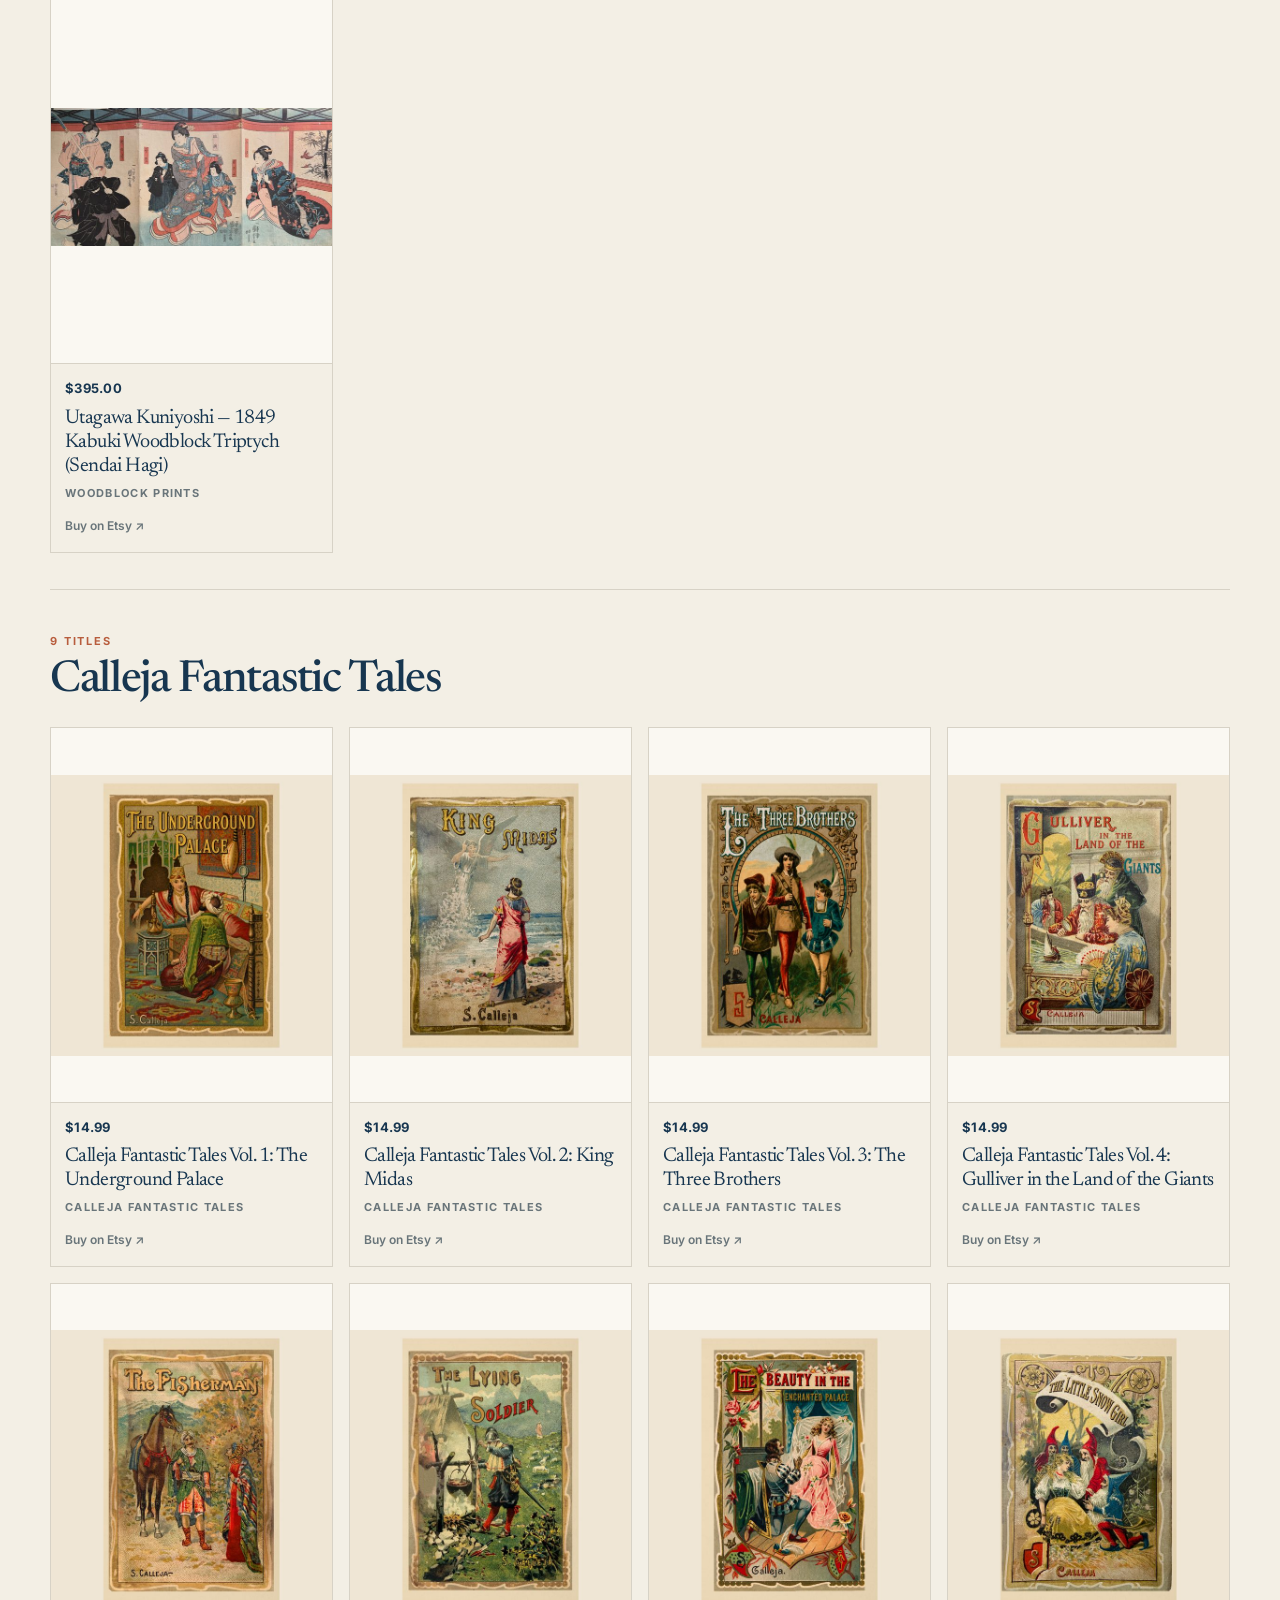
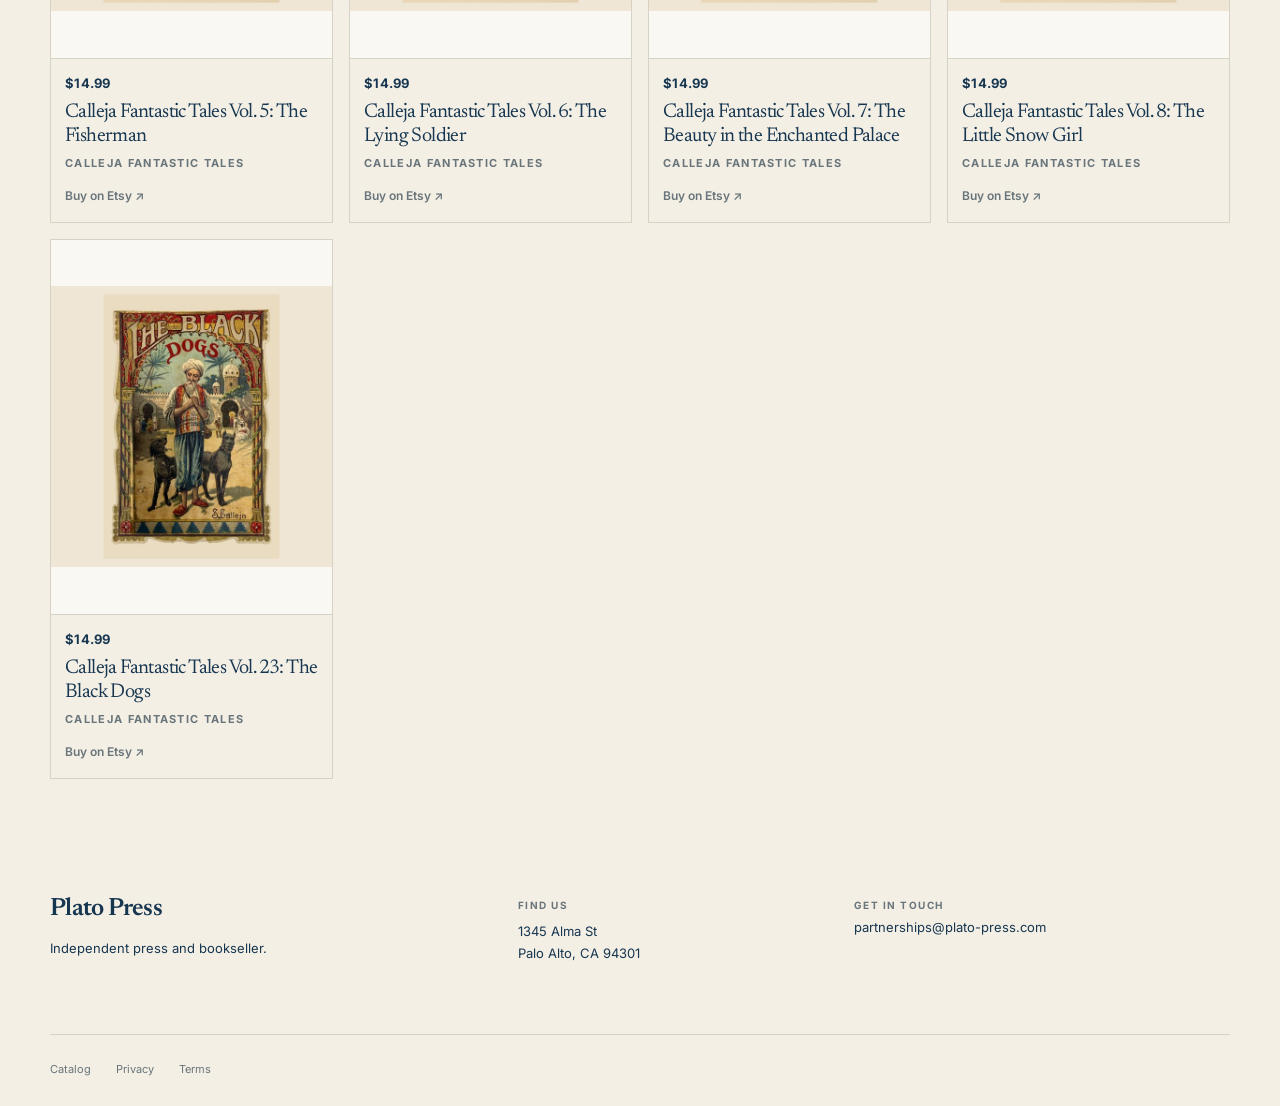
==== commit a26a3bf8: "Mark the 1974 Herrigel paperback sold. The 1960 hardcover stays an active Etsy listing.  Co-authored" ====
--- a/books/index.html
+++ b/books/index.html
@@ -168,12 +168,11 @@
             </a>
           </li>
           <li>
-            <a class="book-card" href="https://www.etsy.com/listing/4591576970" target="_blank" rel="noopener noreferrer">
-              <span class="book-cover"><img src="/assets/books/thumbs/4591576970.jpg" alt="Cover of Zen in the Art of Flower Arrangement — Gustie Herrigel, 1974 Paperback" width="565" height="820" loading="lazy" decoding="async" /></span>
+            <article class="book-card is-sold">
+              <span class="book-cover"><img src="/assets/books/thumbs/4591576970.jpg" alt="Cover of Zen in the Art of Flower Arrangement — Gustie Herrigel, 1974 Paperback" width="565" height="820" loading="lazy" decoding="async" /><span class="sold-badge">Sold</span></span>
               <span class="book-copy"><span class="edition-price">$9.99</span><span class="edition-name">Zen in the Art of Flower Arrangement — Gustie Herrigel, 1974 Paperback</span><span class="edition-meta">Ikebana &amp; Flower Books</span>
-                <span class="edition-go">Buy on Etsy <span aria-hidden="true">↗</span><span class="sr-only"> (opens in a new tab)</span></span>
-              </span>
-            </a>
+              </span>
+            </article>
           </li>
           <li>
             <a class="book-card" href="https://www.etsy.com/listing/4592979969" target="_blank" rel="noopener noreferrer">
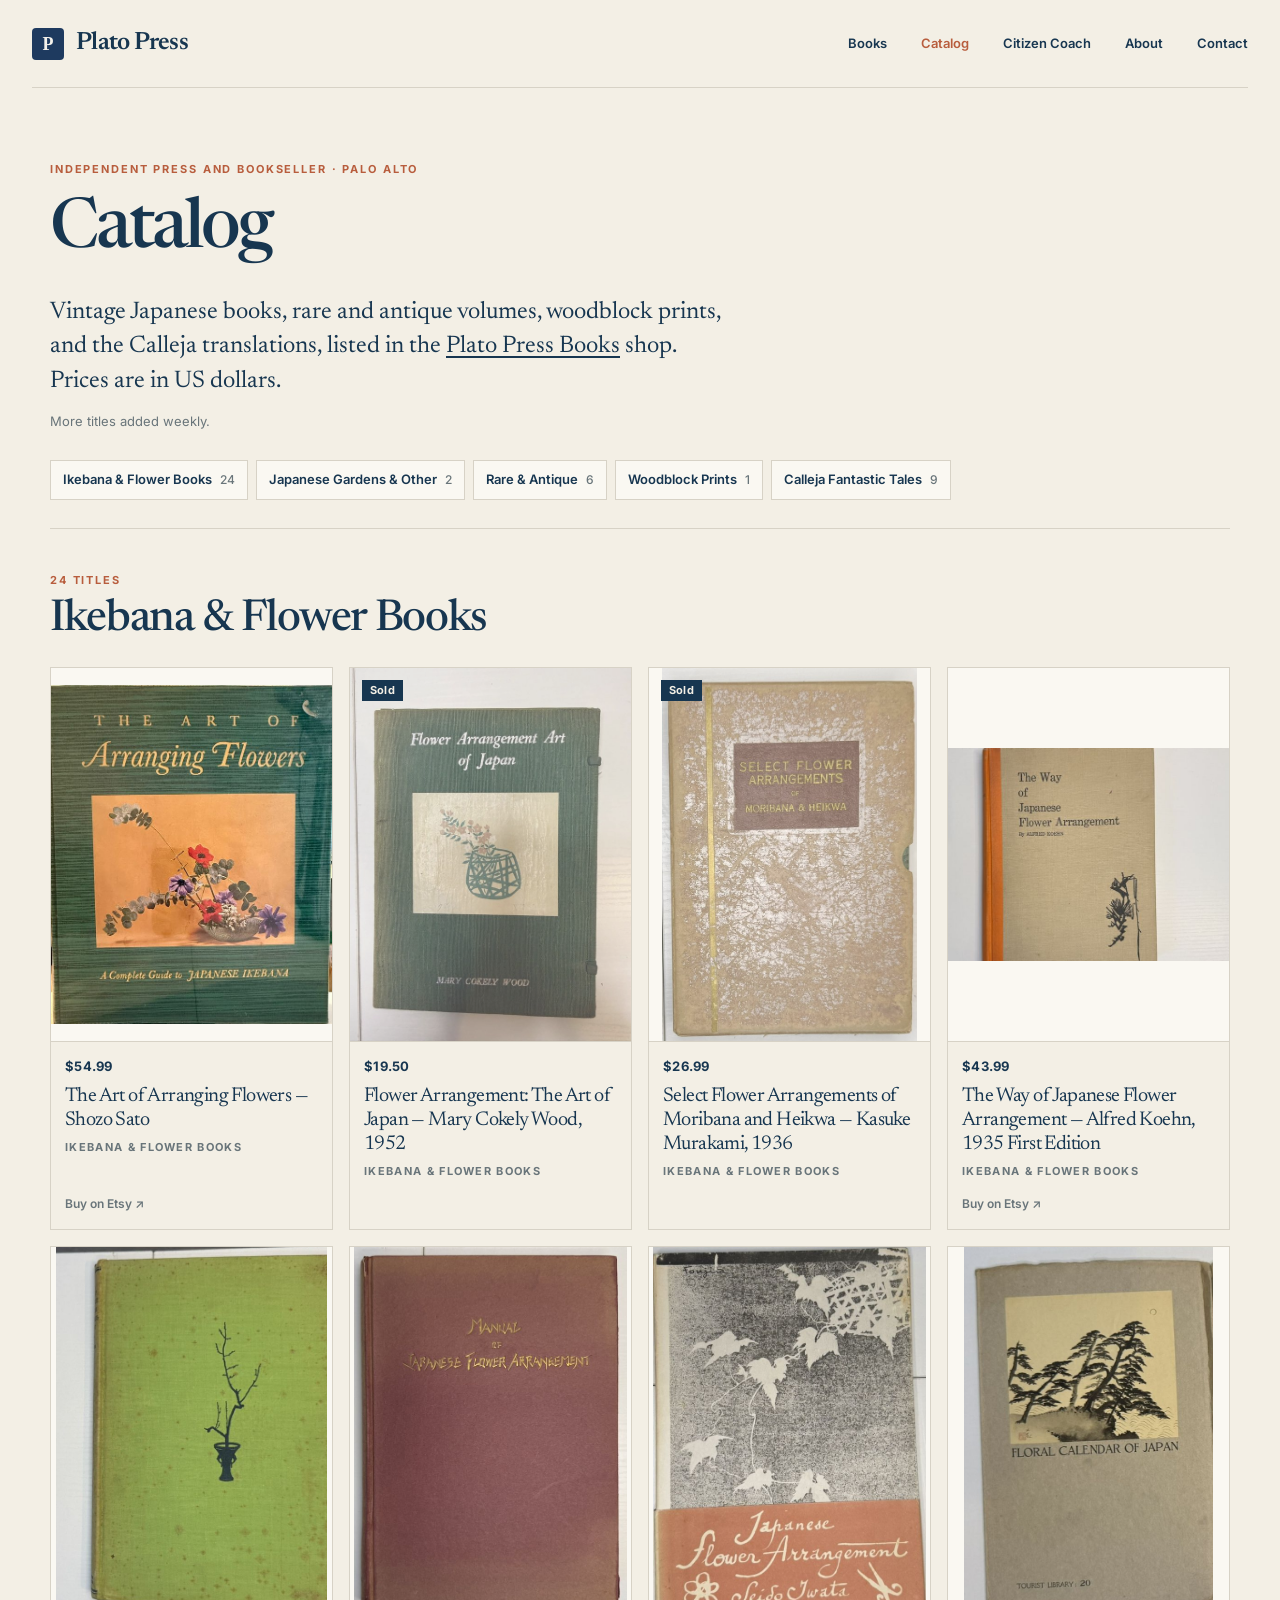
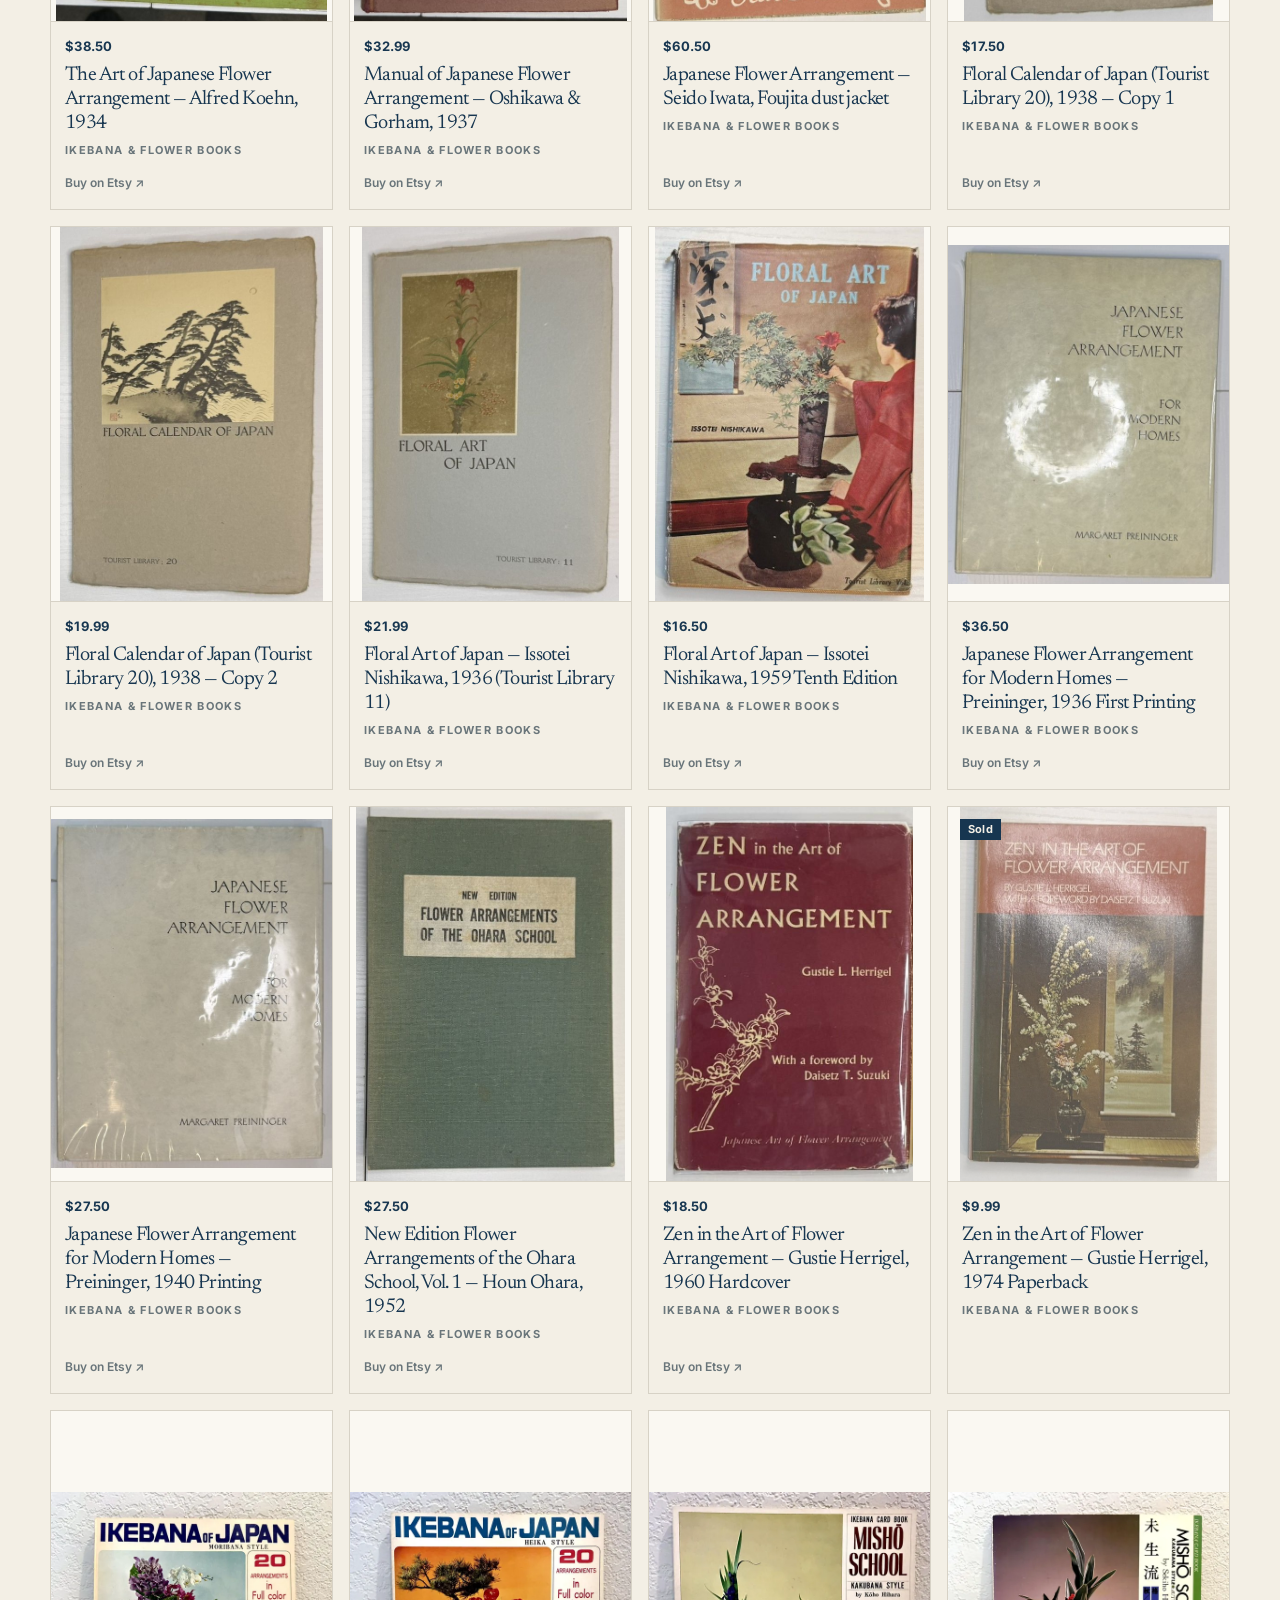
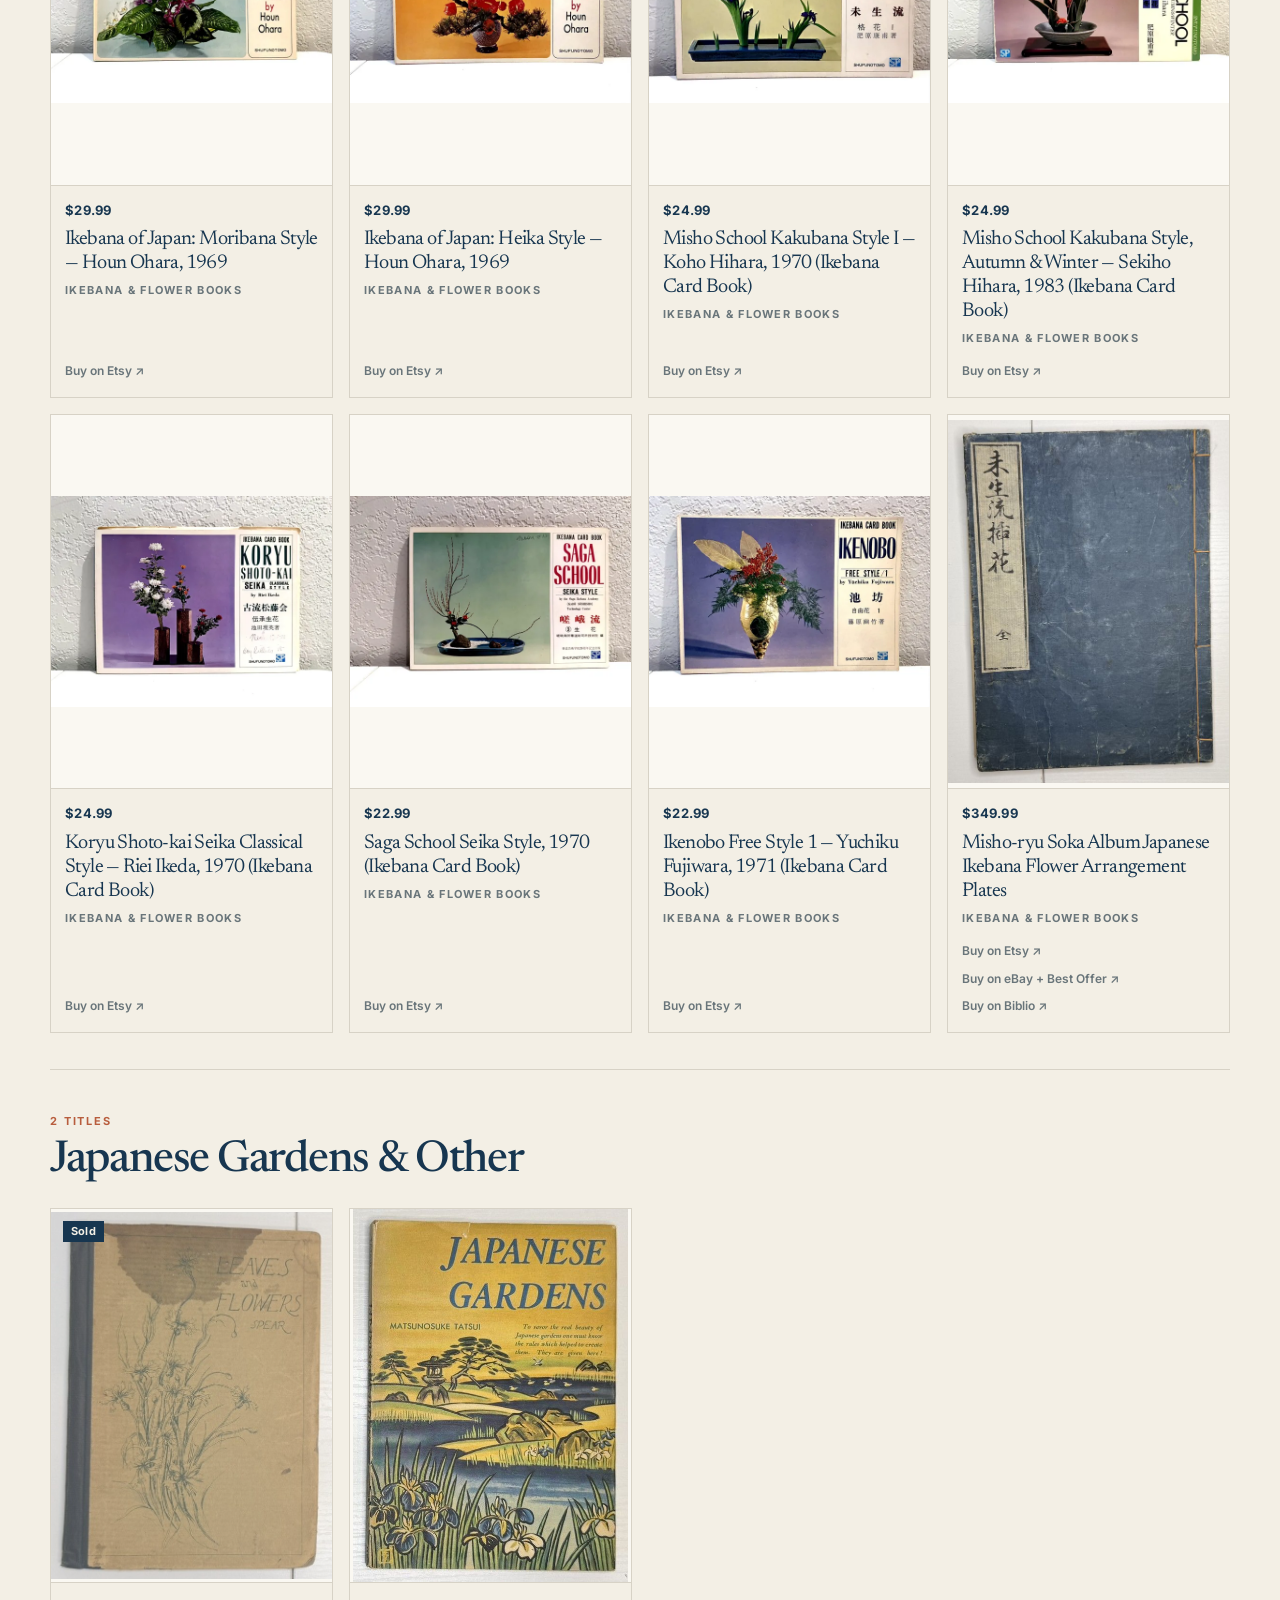
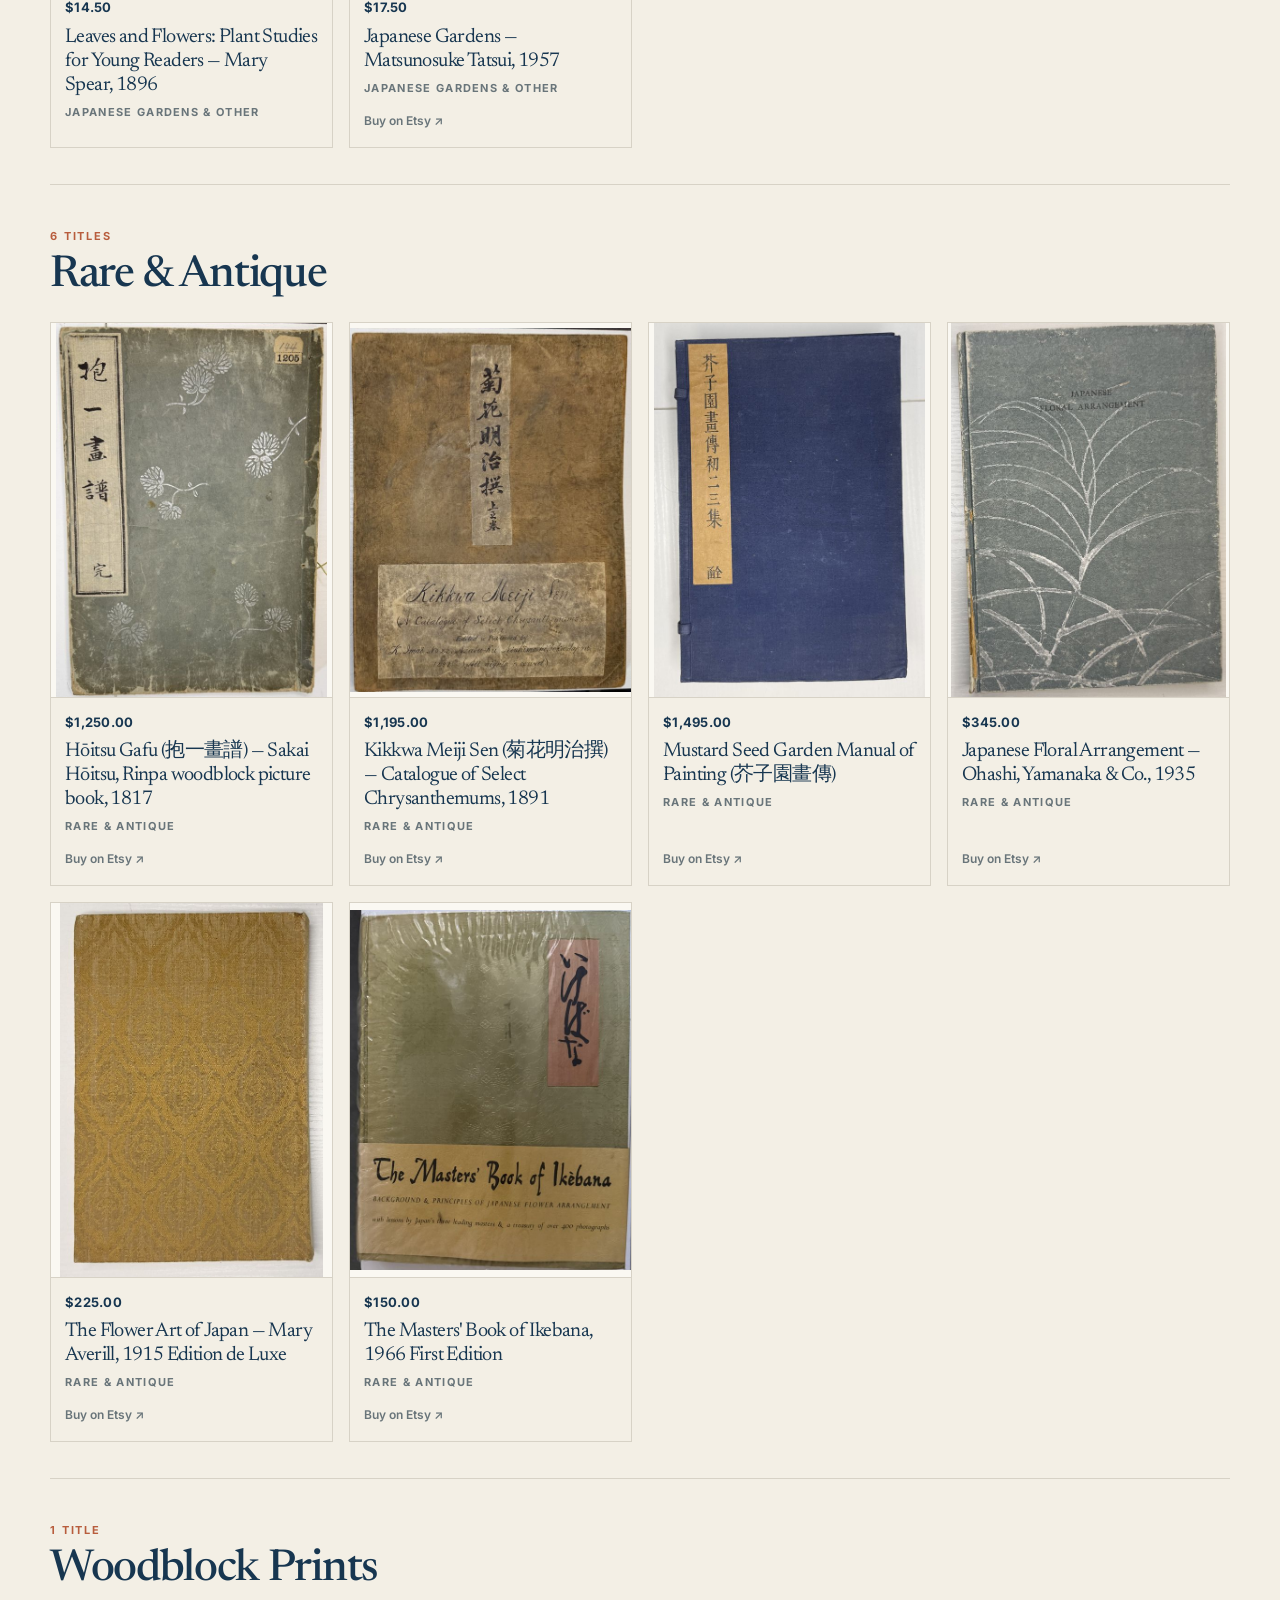
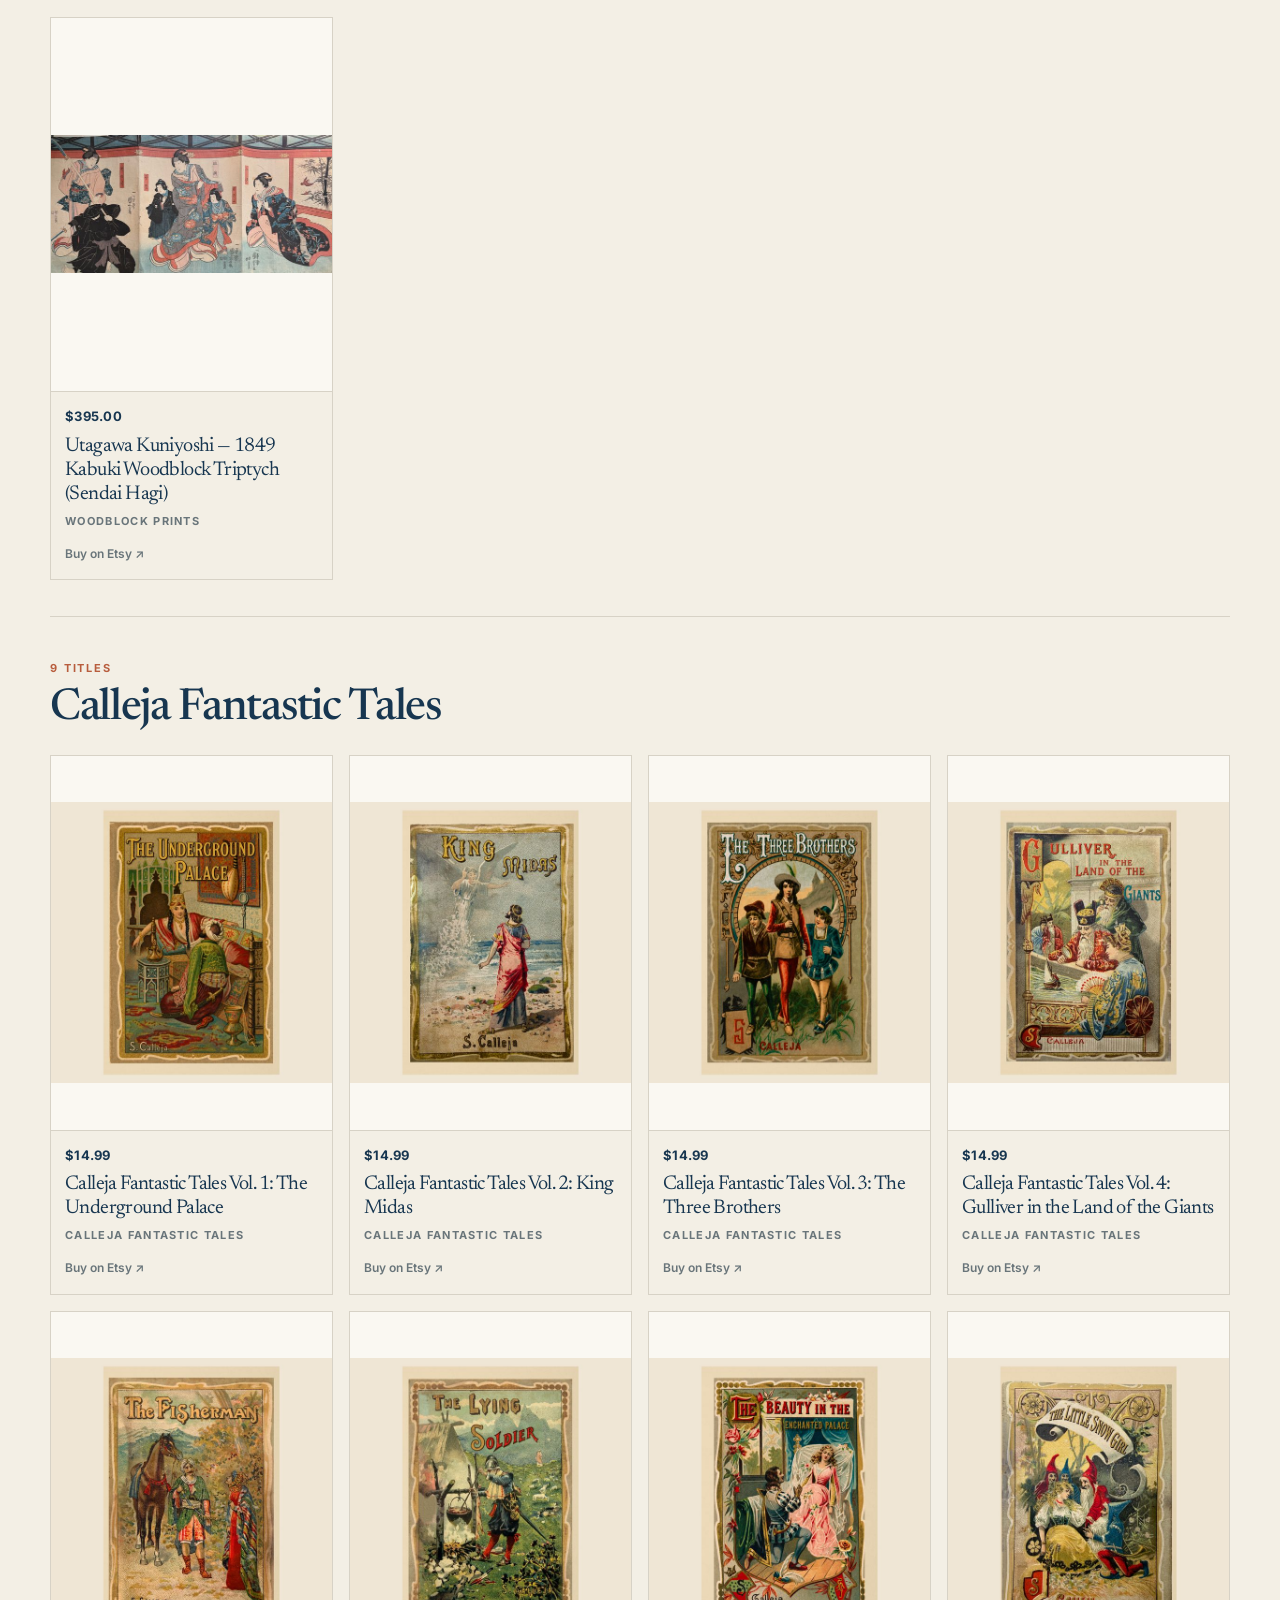
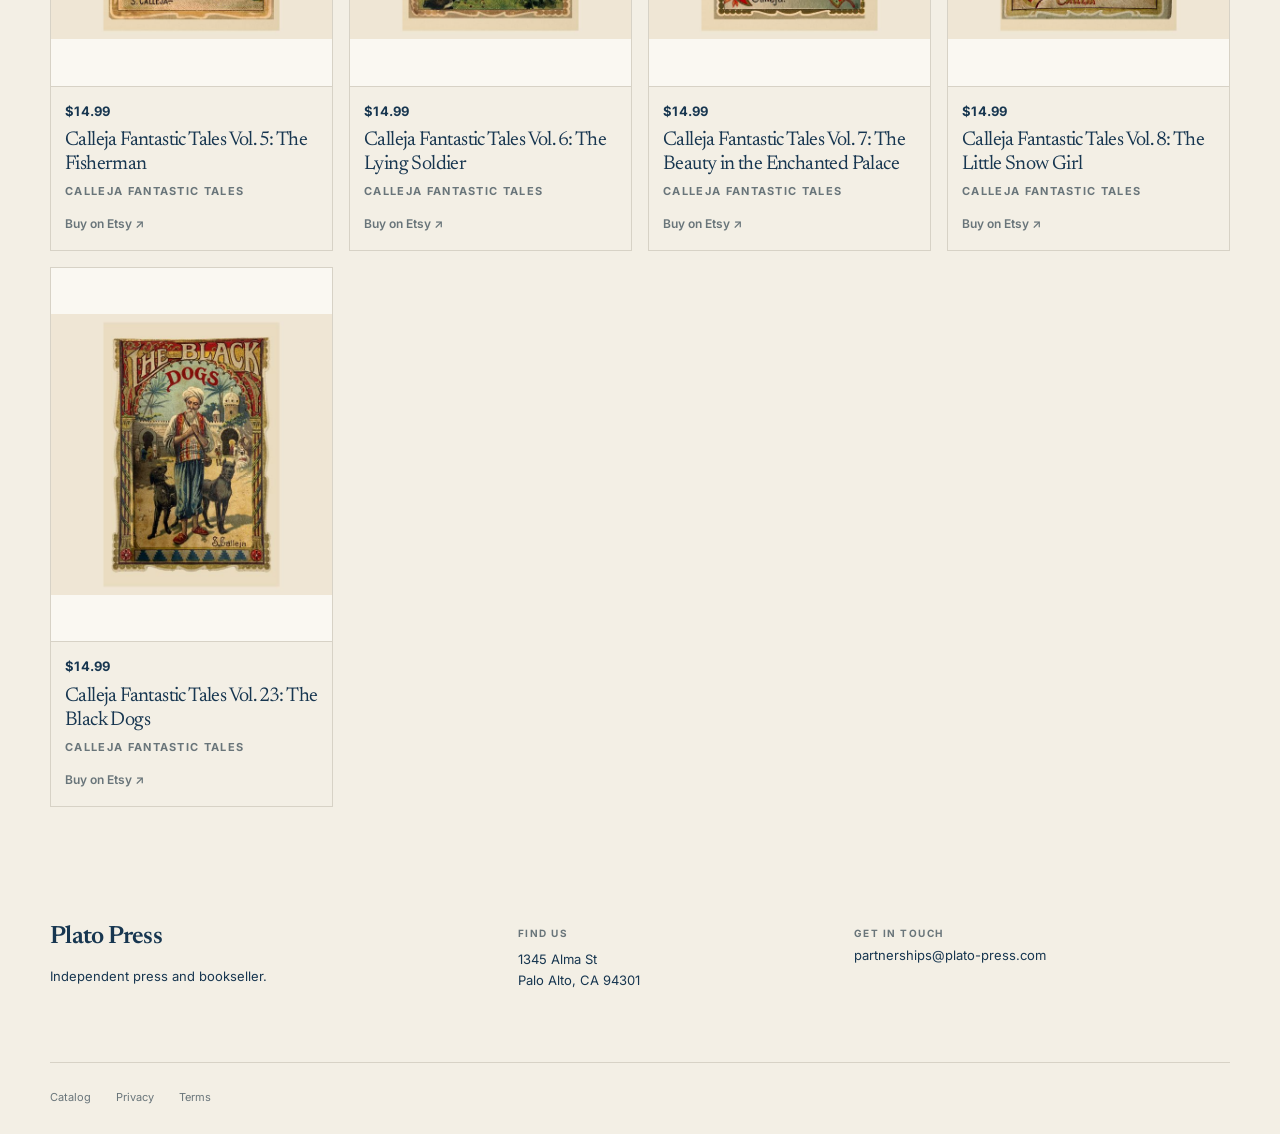
==== commit 53c6bc81: "Add the Soka album Etsy listing link. The card price stays $349.99.  Co-authored-by: ellaaicare <ell" ====
--- a/books/index.html
+++ b/books/index.html
@@ -235,6 +235,7 @@
               <span class="book-cover"><img src="/assets/books/thumbs/misho-ryu-soka-album.jpg" alt="Cover of Misho-ryu Soka Album Japanese Ikebana Flower Arrangement Plates" width="600" height="775" loading="lazy" decoding="async" /></span>
               <span class="book-copy"><span class="edition-price">$349.99</span><span class="edition-name">Misho-ryu Soka Album Japanese Ikebana Flower Arrangement Plates</span><span class="edition-meta">Ikebana &amp; Flower Books</span>
                 <span class="edition-links">
+                  <a class="edition-go" href="https://www.etsy.com/listing/4607411117/misho-ryu-soka-album-japanese-ikebana" target="_blank" rel="noopener noreferrer">Buy on Etsy <span aria-hidden="true">↗</span><span class="sr-only"> (opens in a new tab)</span></a>
                   <a class="edition-go" href="https://www.ebay.com/itm/307258187965" target="_blank" rel="noopener noreferrer">Buy on eBay + Best&nbsp;Offer&nbsp;<span aria-hidden="true">↗</span><span class="sr-only"> (opens in a new tab)</span></a>
                   <a class="edition-go" href="https://www.biblio.com/details.php?dcx=1799176365&amp;view=1" target="_blank" rel="noopener noreferrer">Buy on Biblio&nbsp;<span aria-hidden="true">↗</span><span class="sr-only"> (opens in a new tab)</span></a>
                 </span>
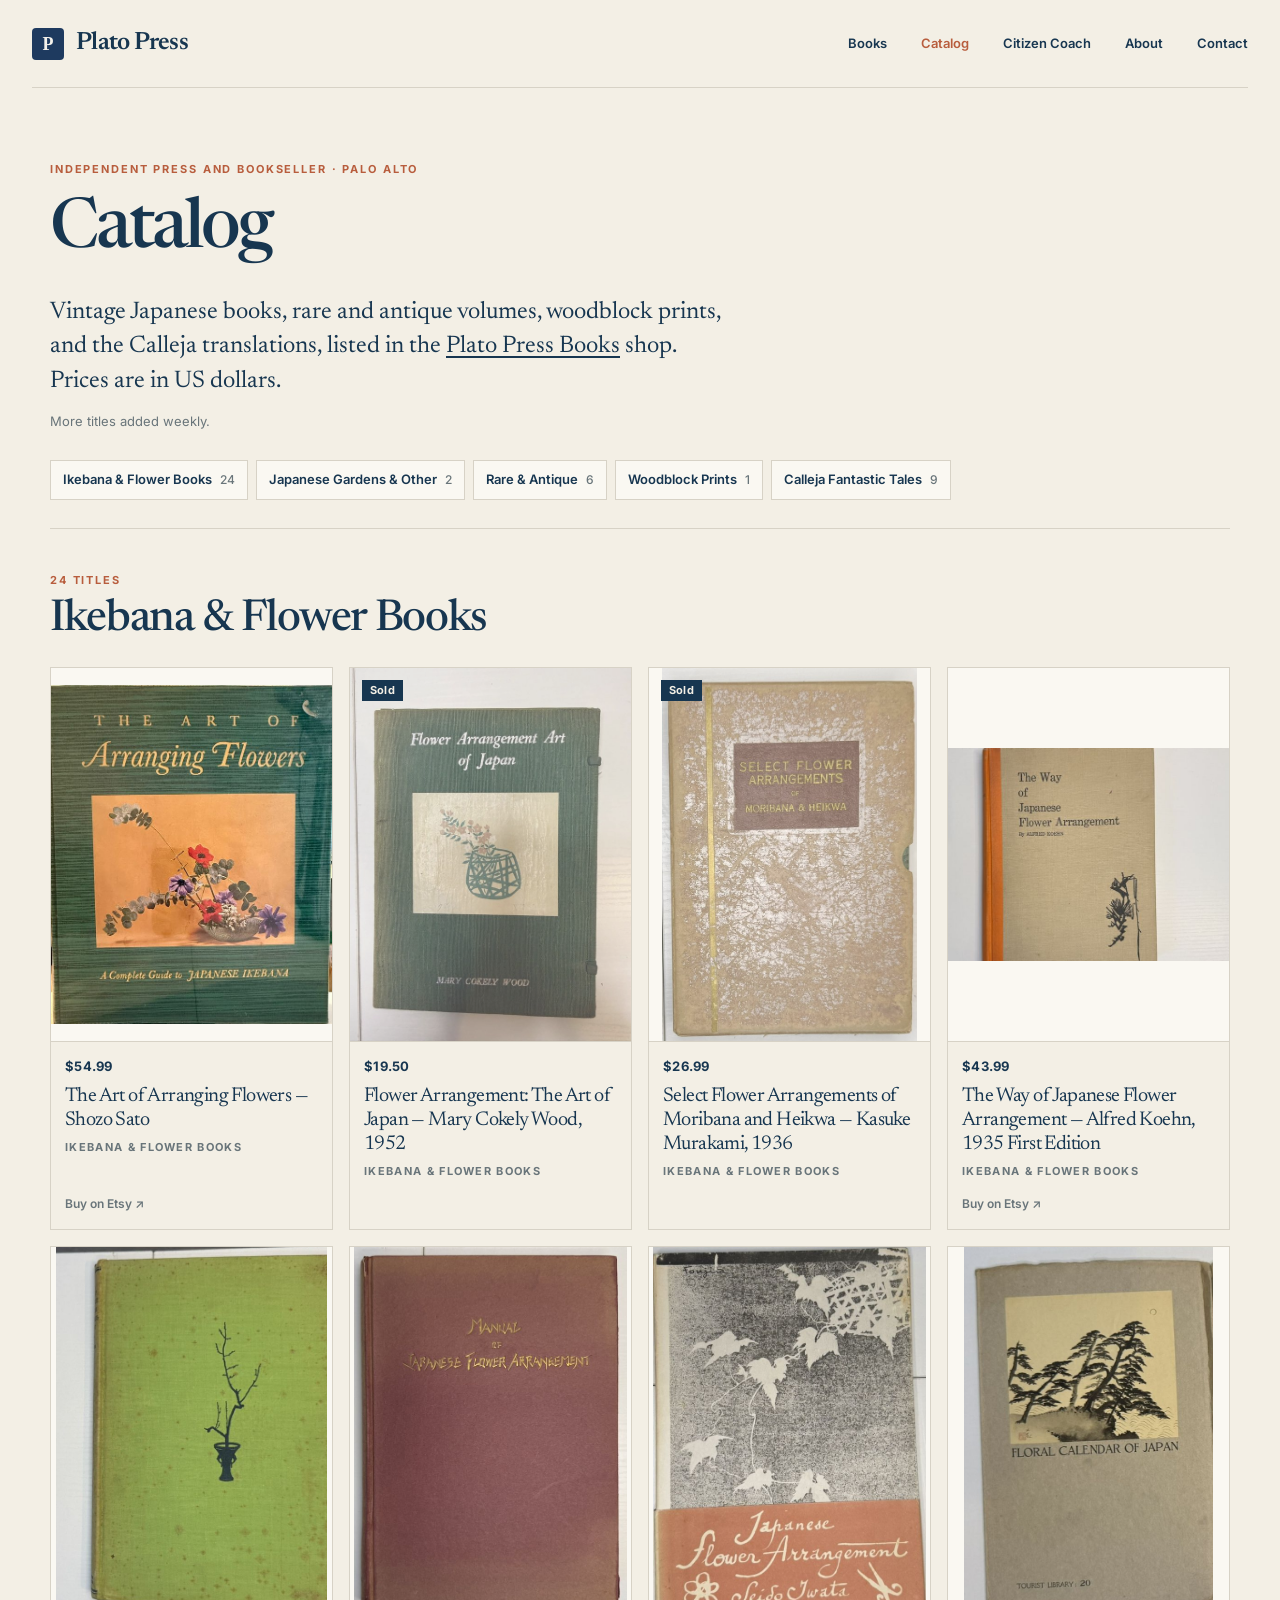
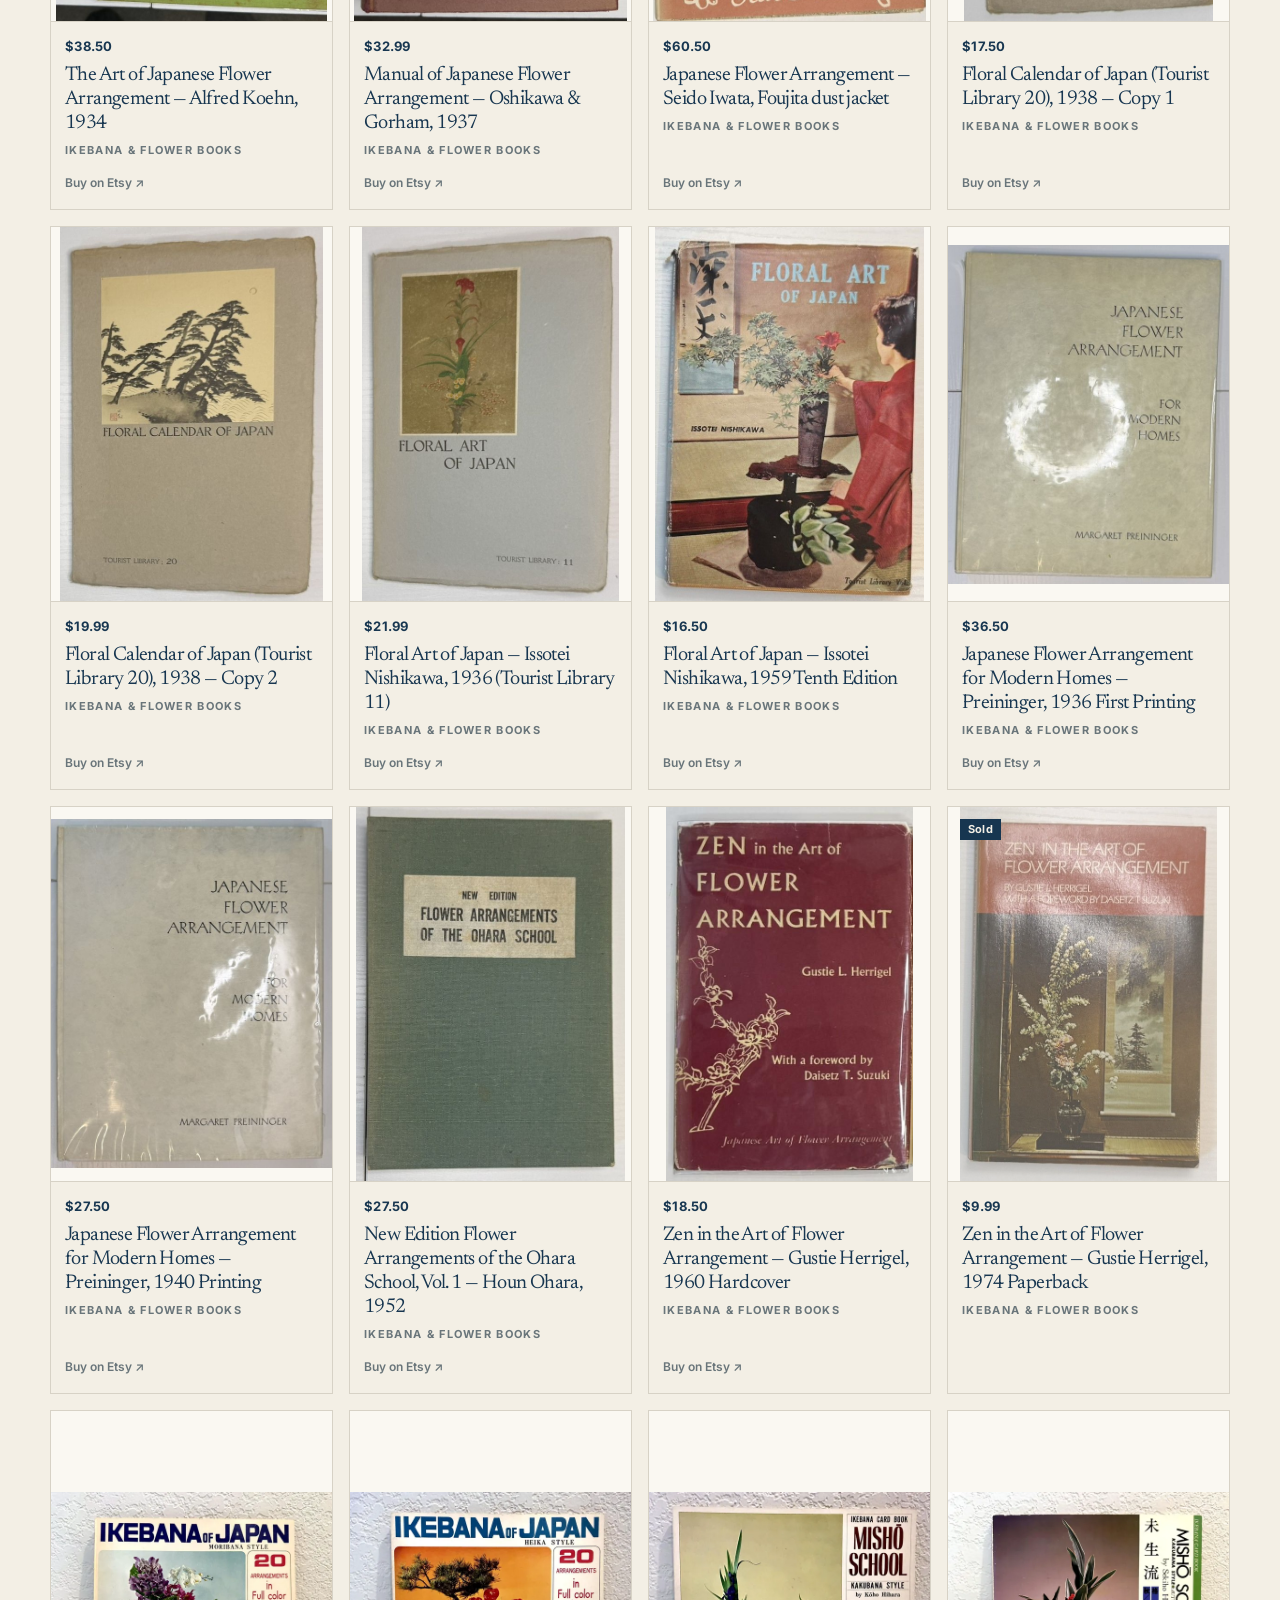
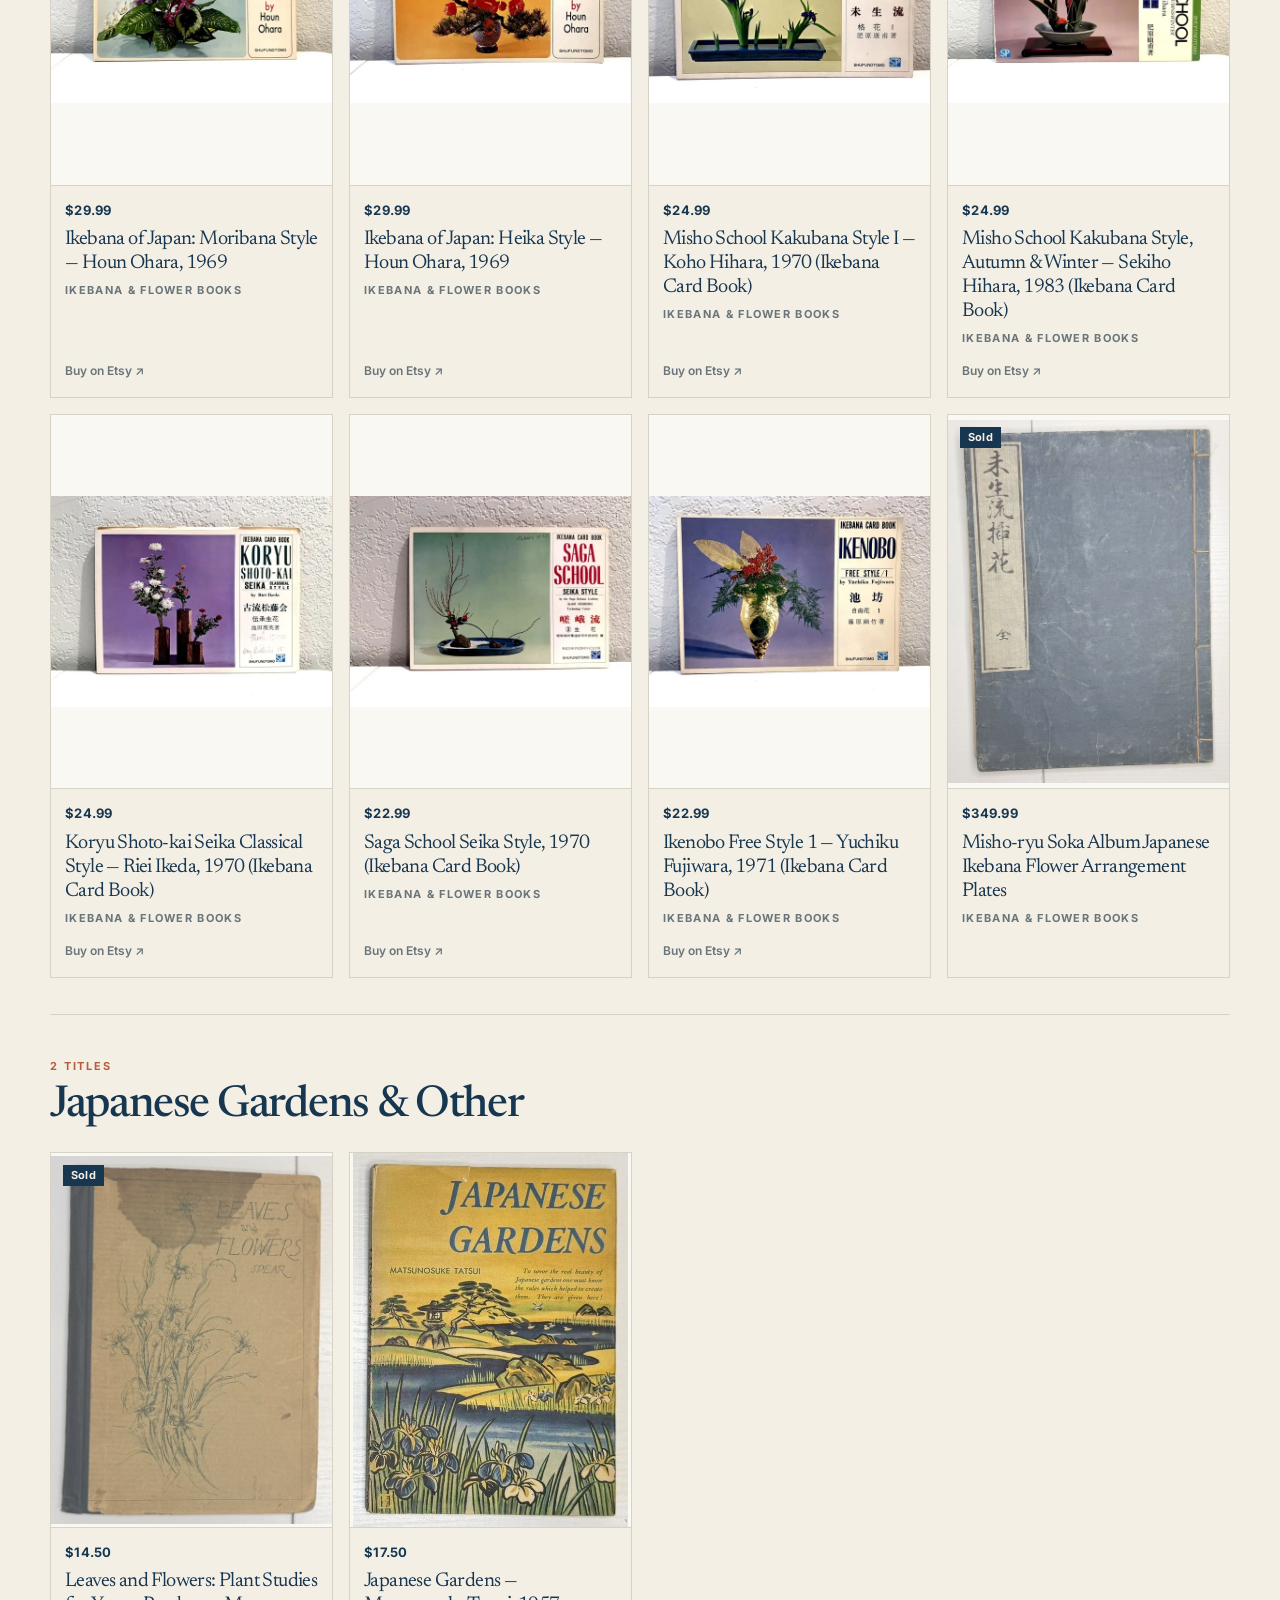
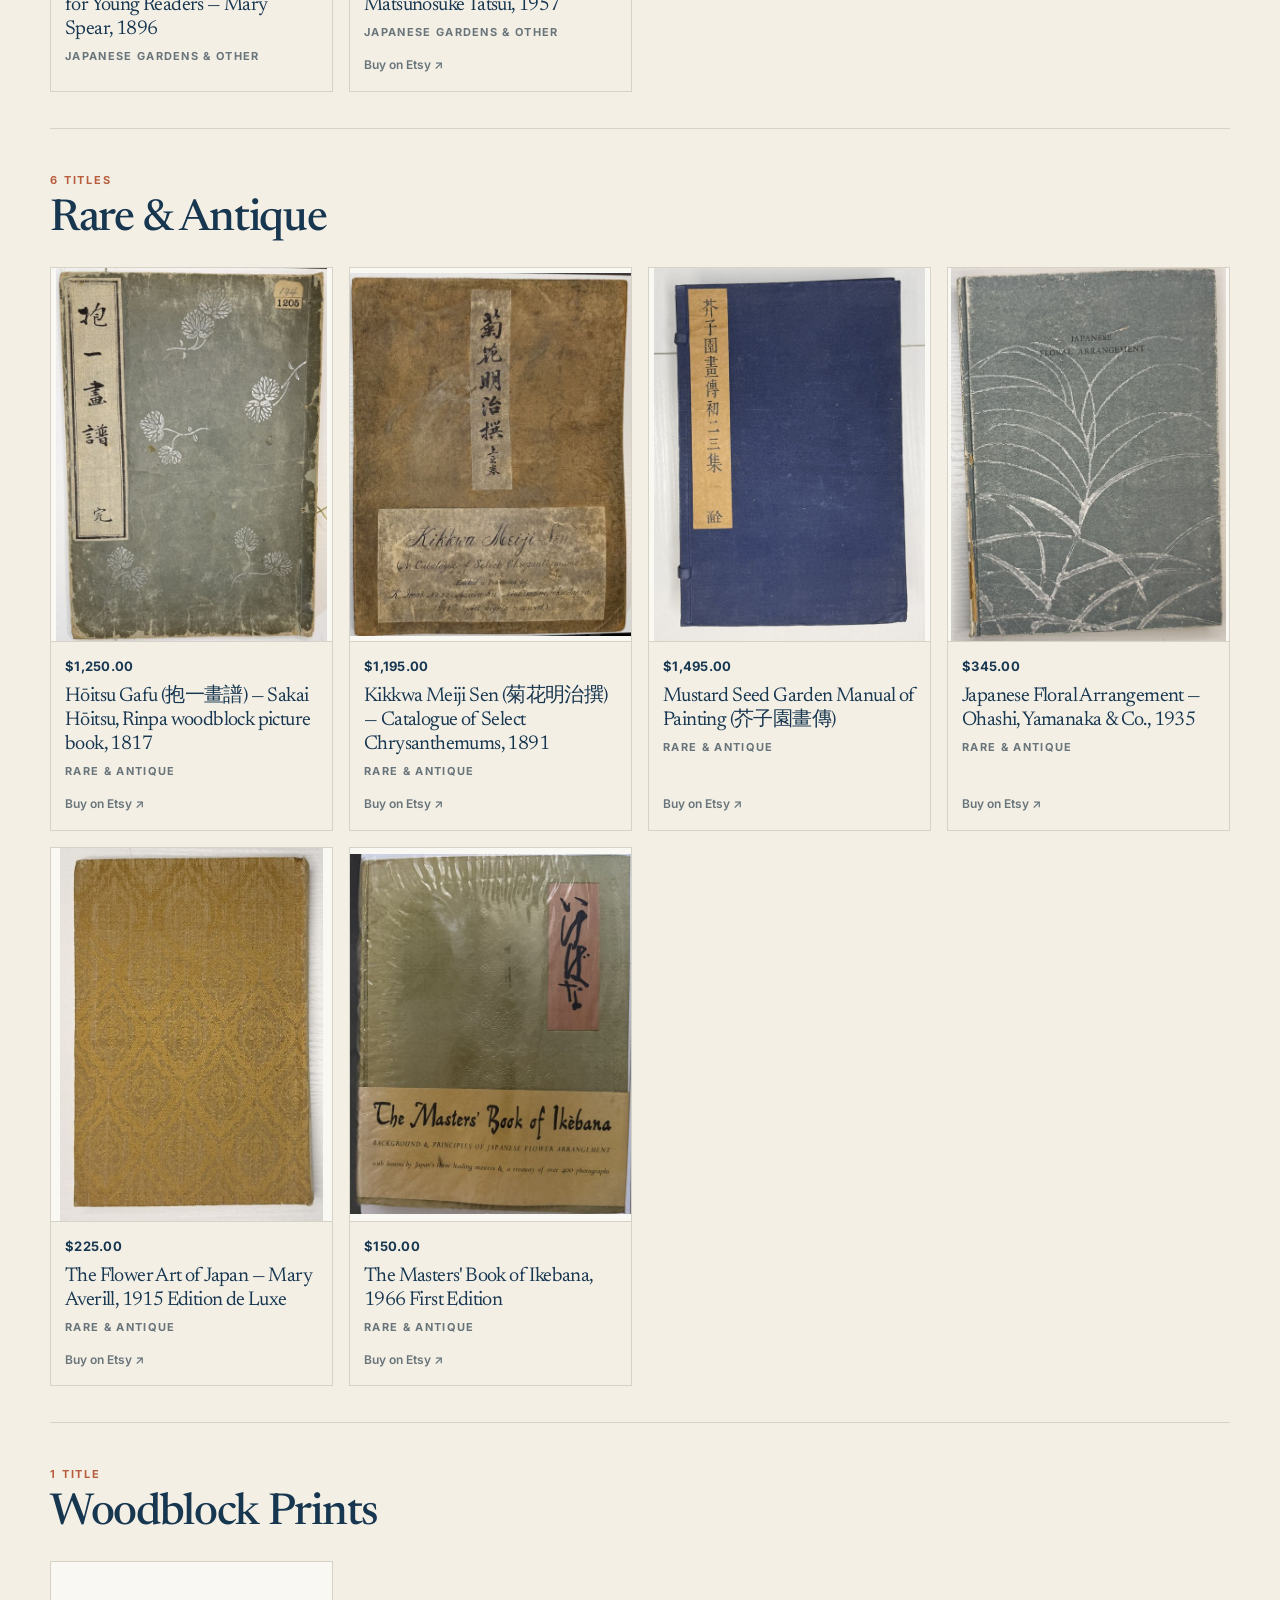
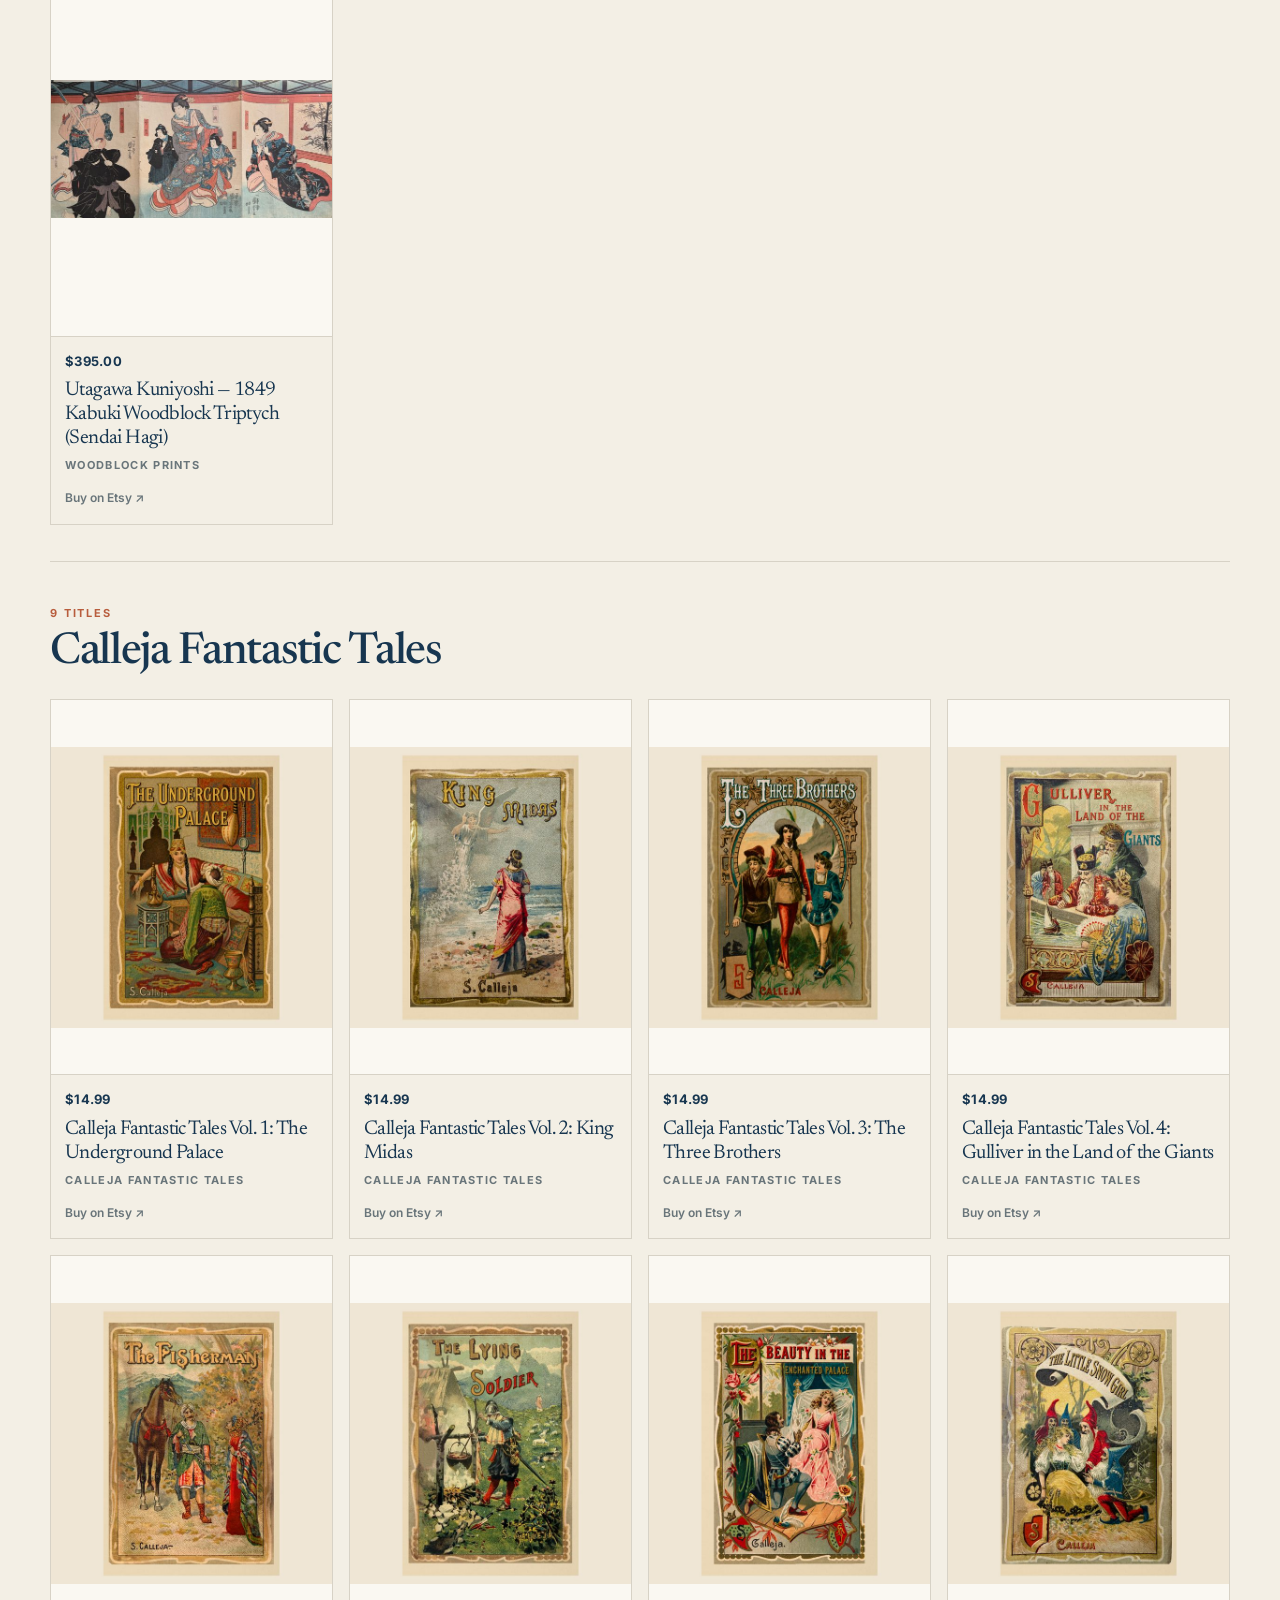
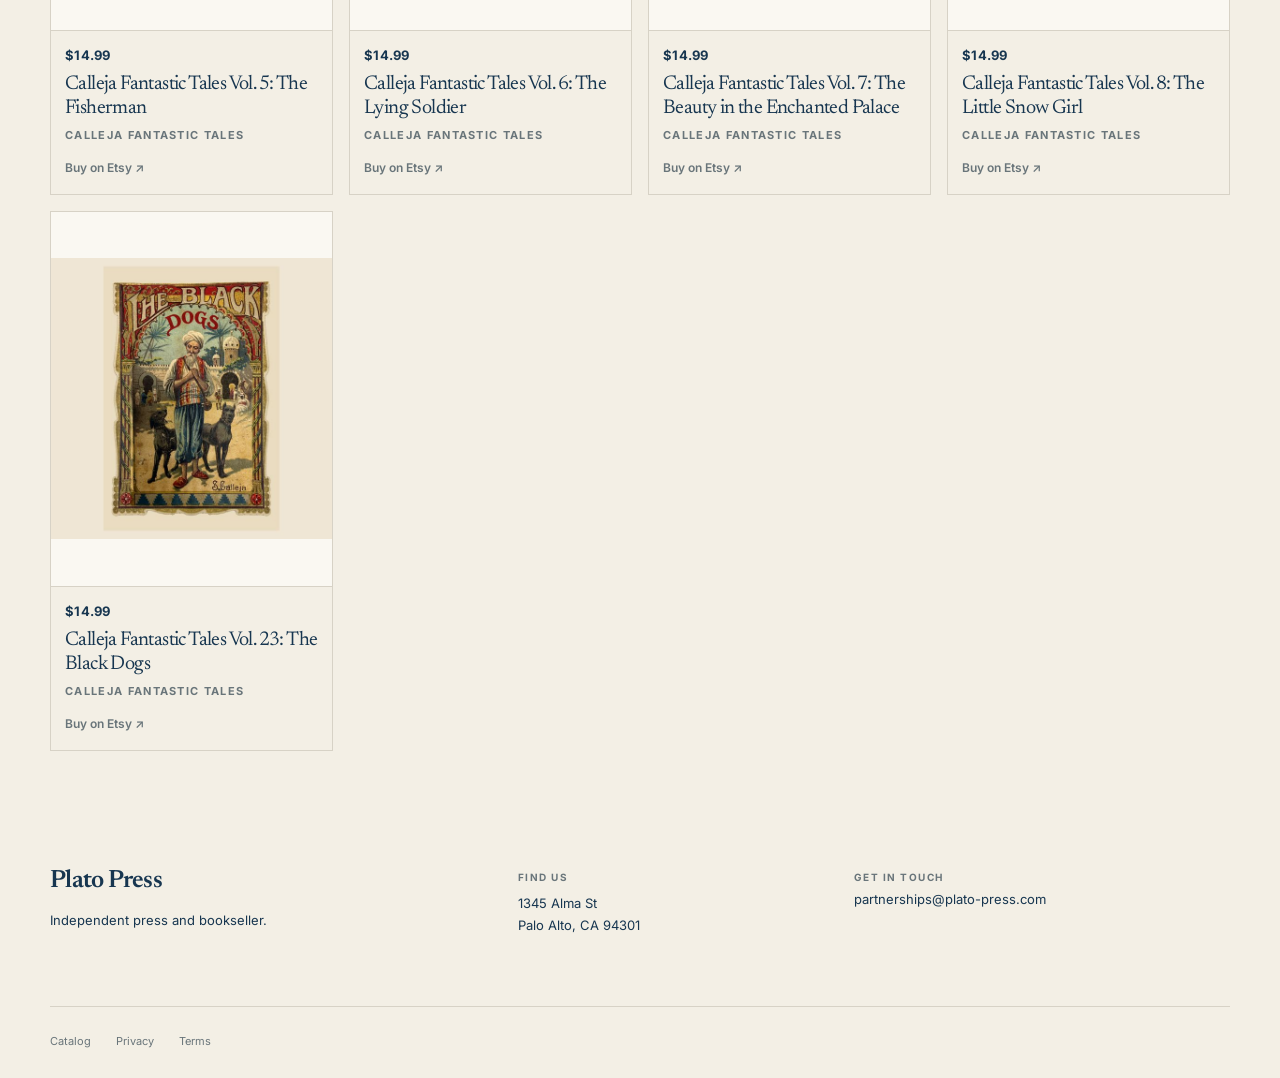
==== commit 16e38539: "Mark the Misho-ryu Soka album sold. The card stays in the catalog at $349.99, with the existing Sold" ====
--- a/books/index.html
+++ b/books/index.html
@@ -231,14 +231,9 @@
             </a>
           </li>
           <li>
-            <article class="book-card">
-              <span class="book-cover"><img src="/assets/books/thumbs/misho-ryu-soka-album.jpg" alt="Cover of Misho-ryu Soka Album Japanese Ikebana Flower Arrangement Plates" width="600" height="775" loading="lazy" decoding="async" /></span>
+            <article class="book-card is-sold">
+              <span class="book-cover"><img src="/assets/books/thumbs/misho-ryu-soka-album.jpg" alt="Cover of Misho-ryu Soka Album Japanese Ikebana Flower Arrangement Plates" width="600" height="775" loading="lazy" decoding="async" /><span class="sold-badge">Sold</span></span>
               <span class="book-copy"><span class="edition-price">$349.99</span><span class="edition-name">Misho-ryu Soka Album Japanese Ikebana Flower Arrangement Plates</span><span class="edition-meta">Ikebana &amp; Flower Books</span>
-                <span class="edition-links">
-                  <a class="edition-go" href="https://www.etsy.com/listing/4607411117/misho-ryu-soka-album-japanese-ikebana" target="_blank" rel="noopener noreferrer">Buy on Etsy <span aria-hidden="true">↗</span><span class="sr-only"> (opens in a new tab)</span></a>
-                  <a class="edition-go" href="https://www.ebay.com/itm/307258187965" target="_blank" rel="noopener noreferrer">Buy on eBay + Best&nbsp;Offer&nbsp;<span aria-hidden="true">↗</span><span class="sr-only"> (opens in a new tab)</span></a>
-                  <a class="edition-go" href="https://www.biblio.com/details.php?dcx=1799176365&amp;view=1" target="_blank" rel="noopener noreferrer">Buy on Biblio&nbsp;<span aria-hidden="true">↗</span><span class="sr-only"> (opens in a new tab)</span></a>
-                </span>
               </span>
             </article>
           </li>
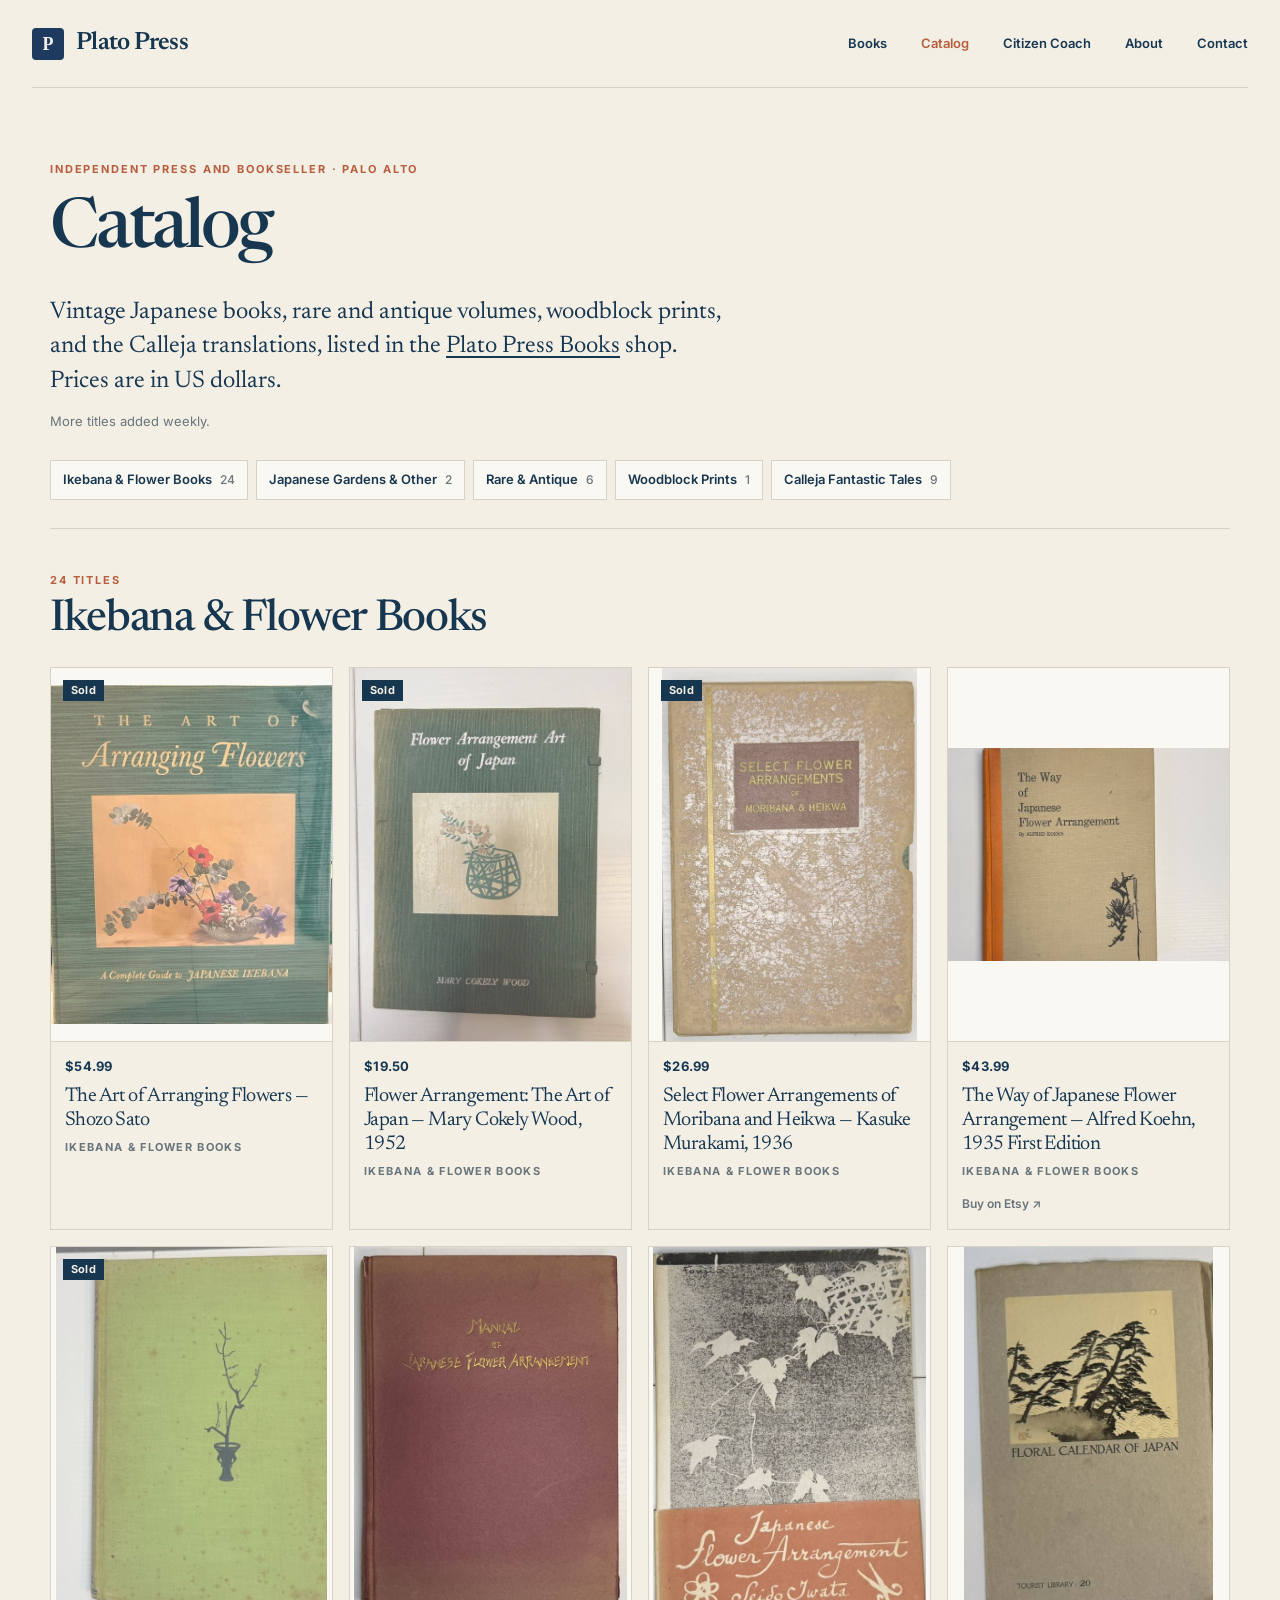
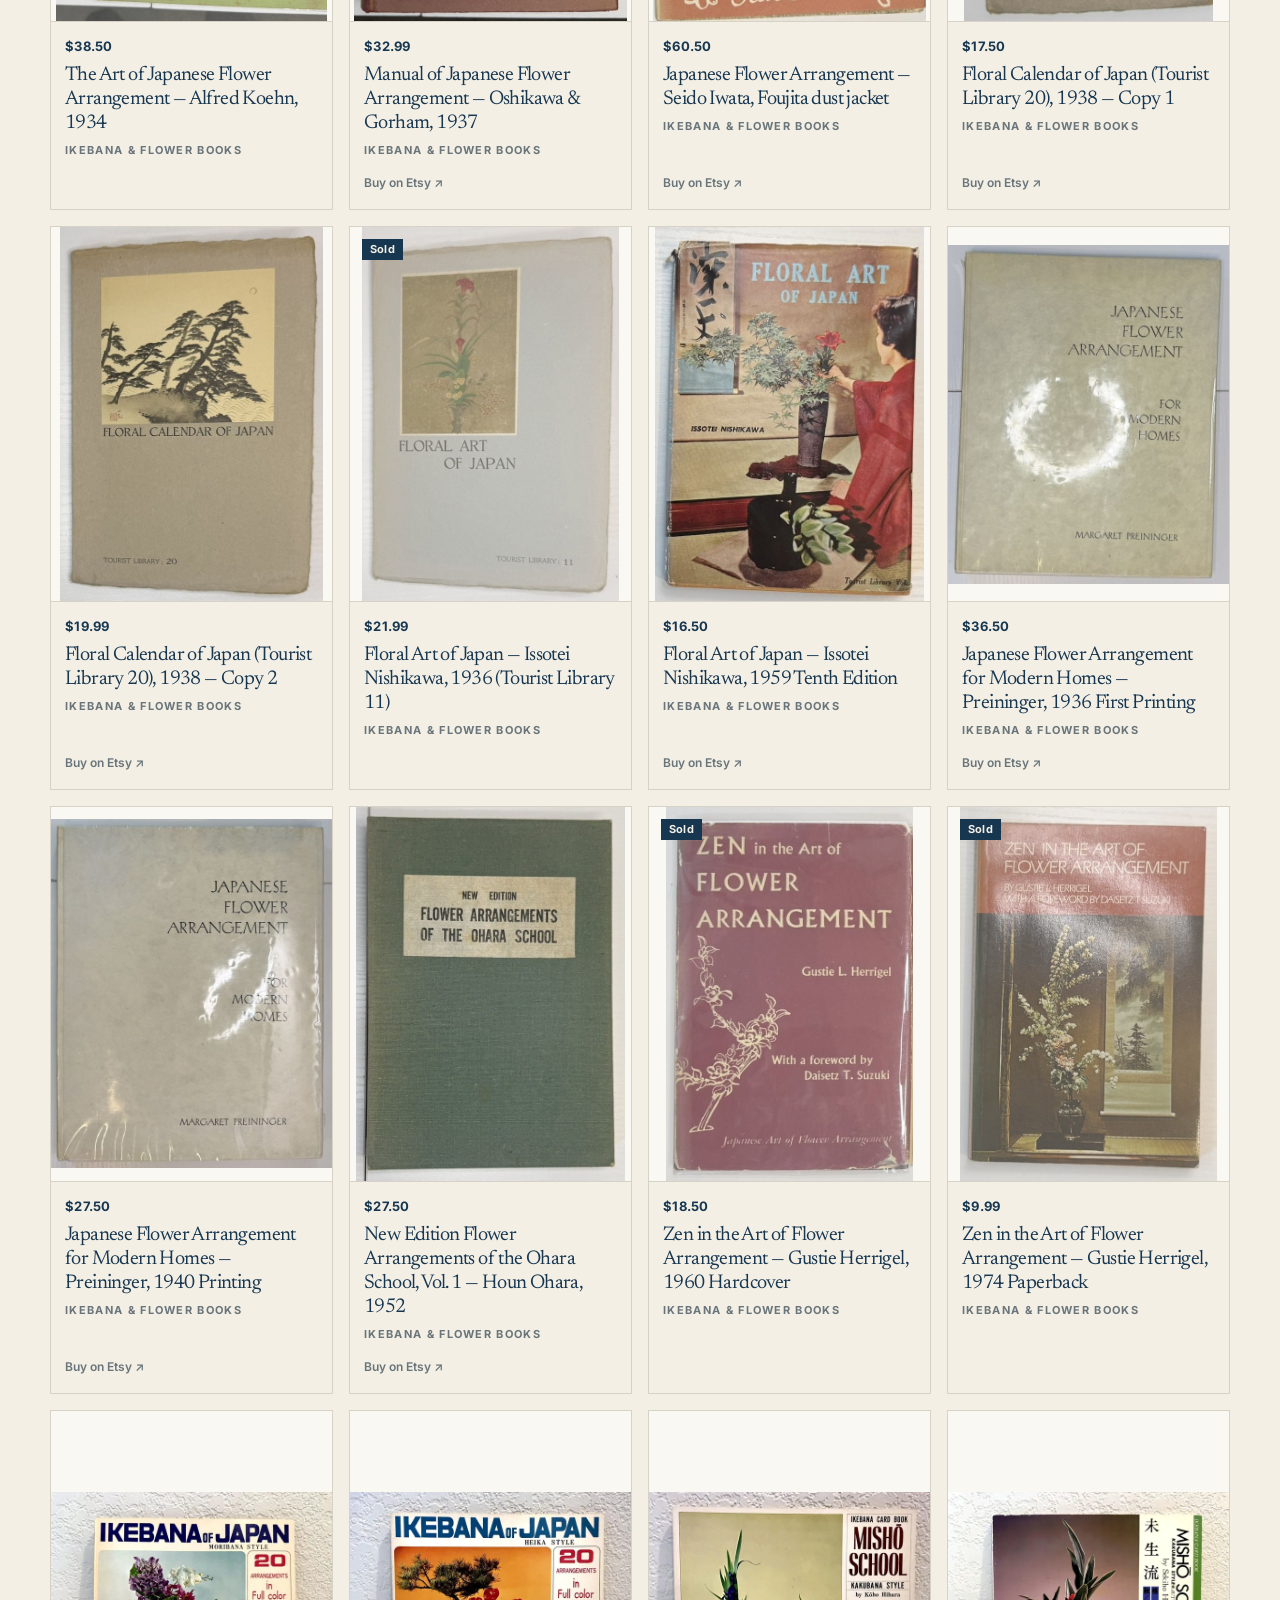
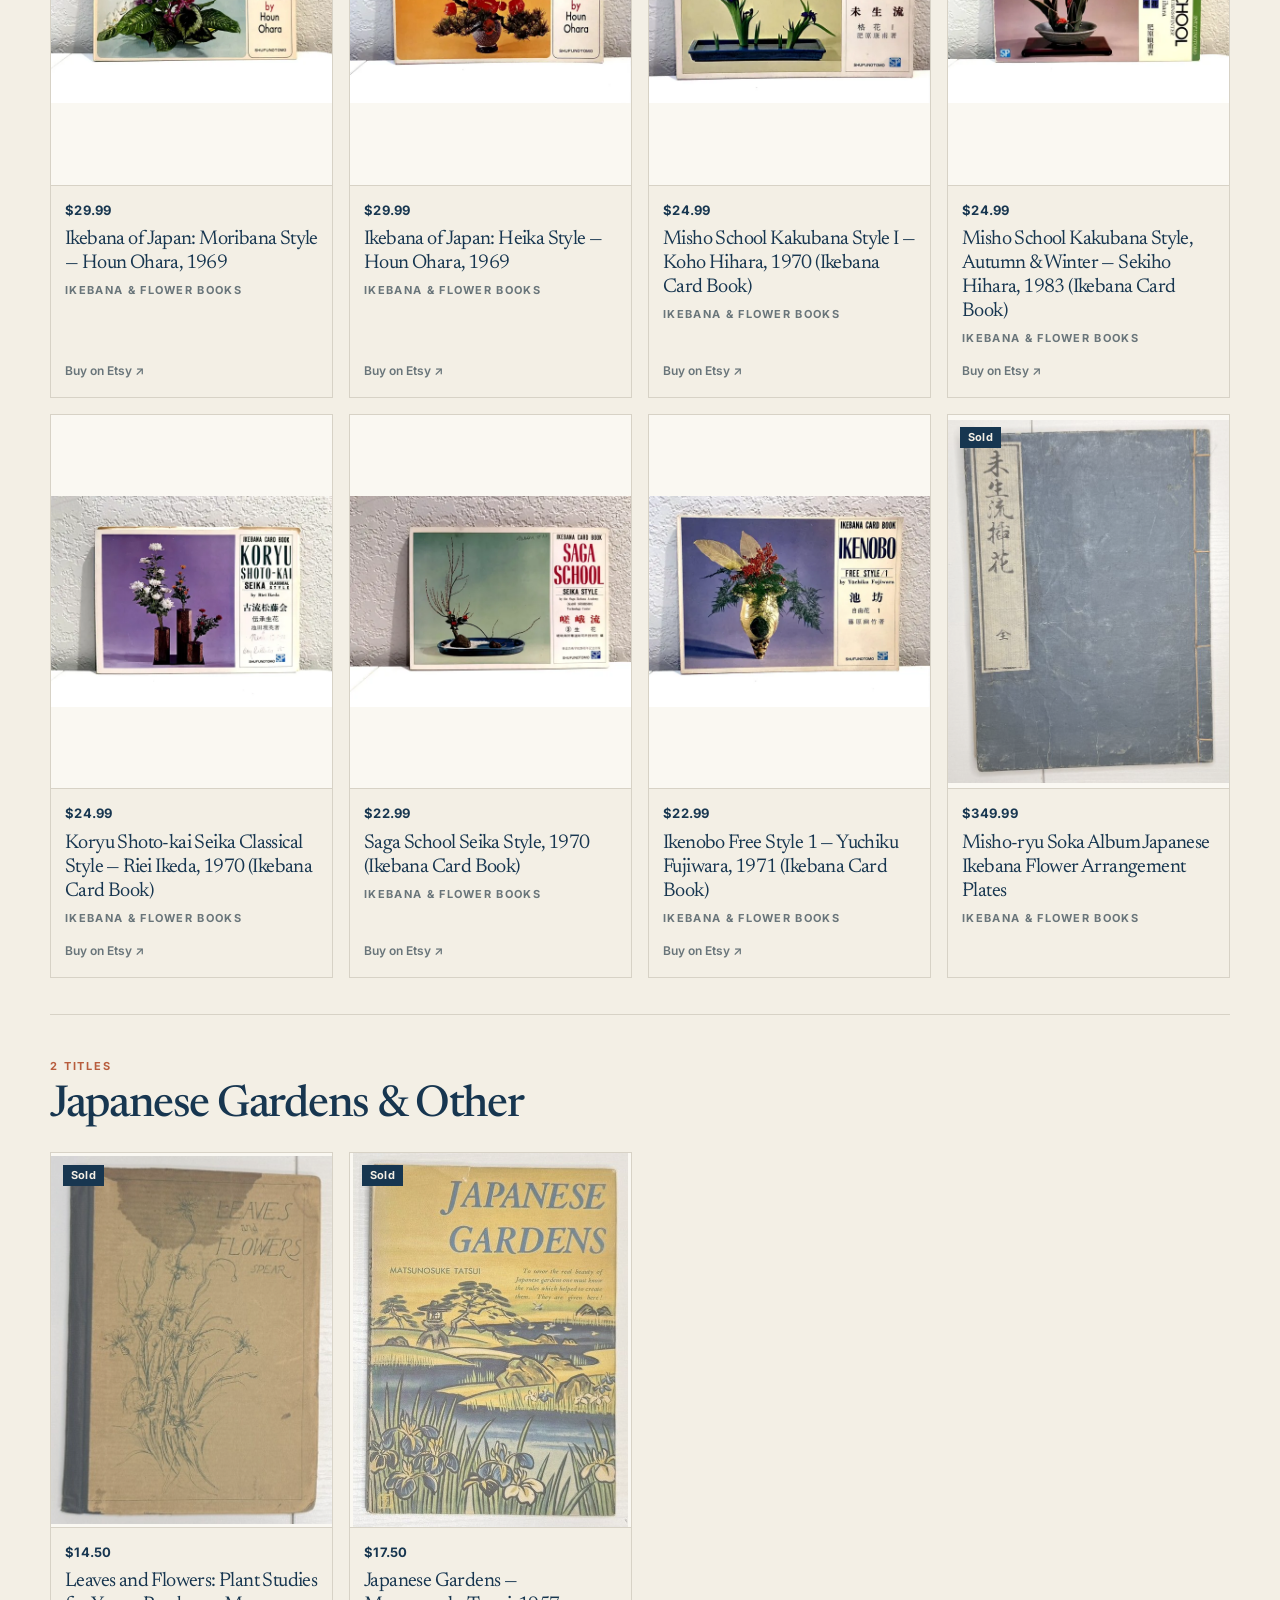
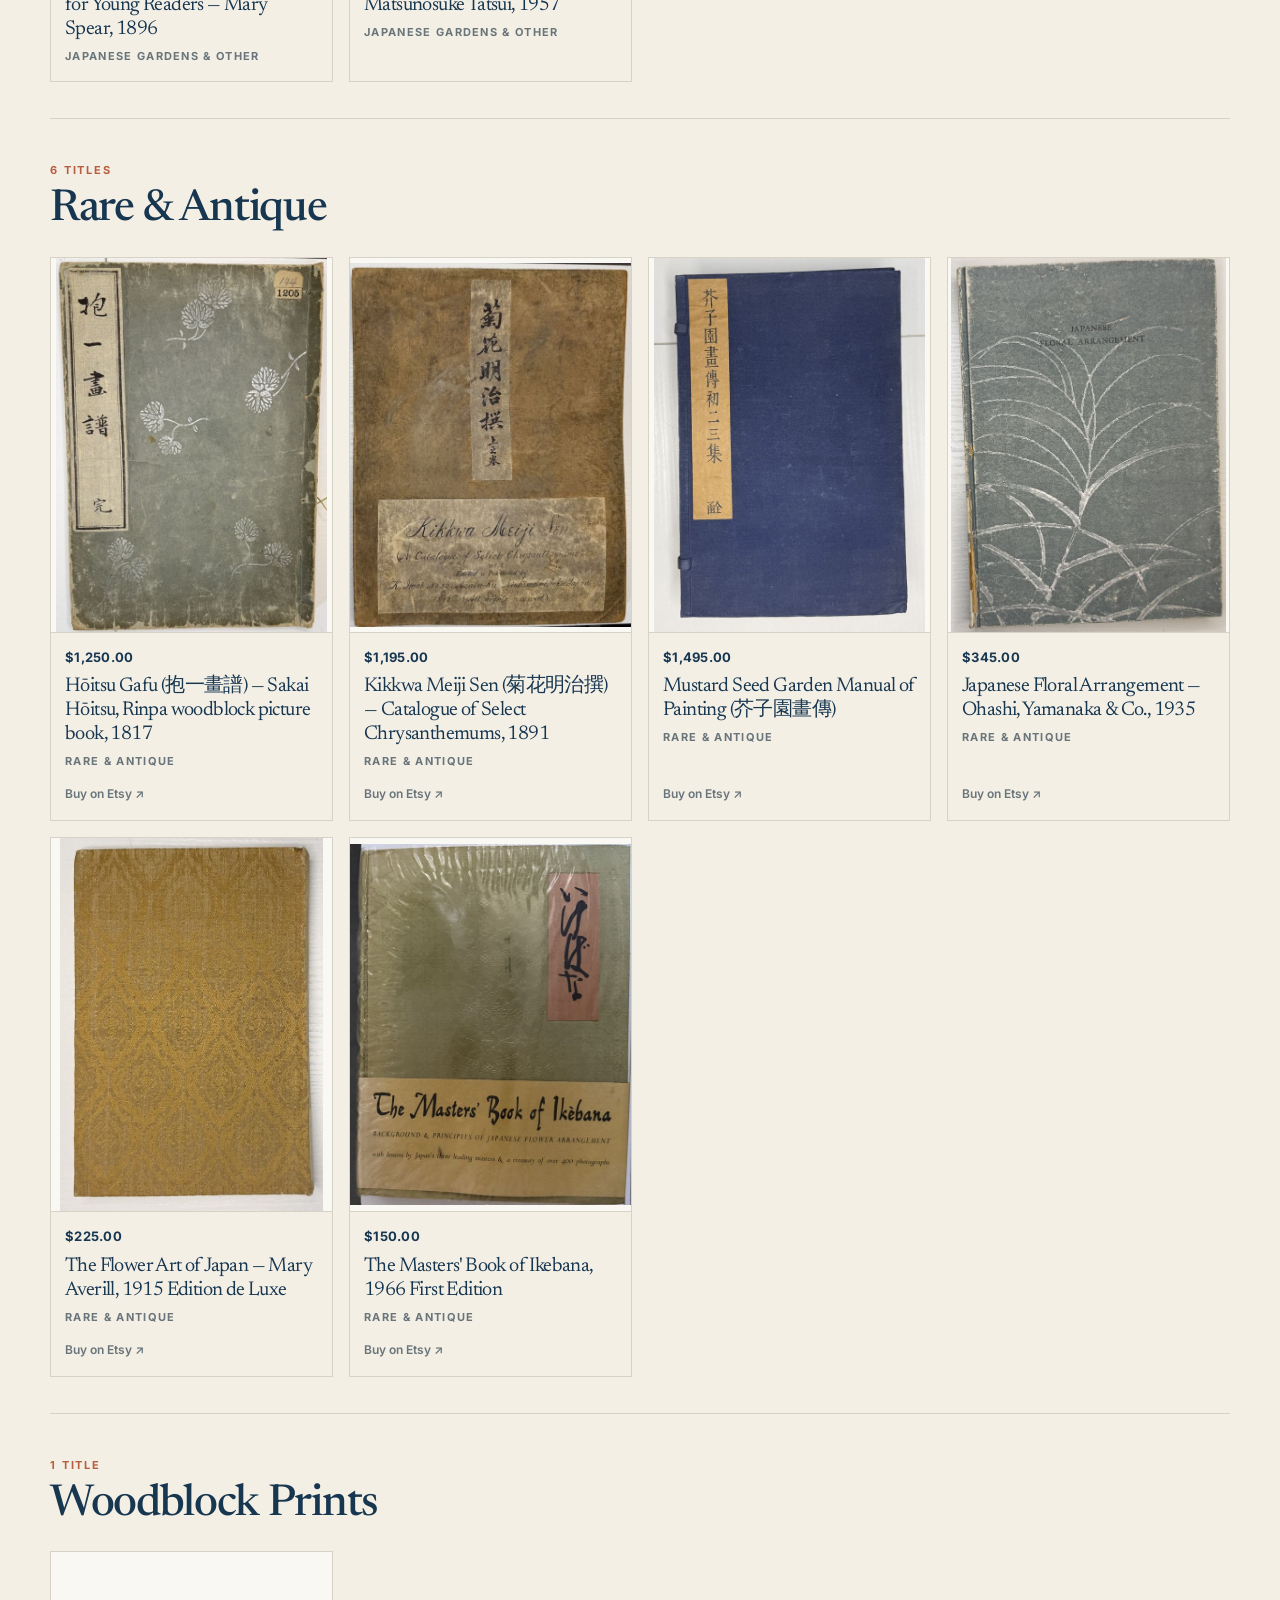
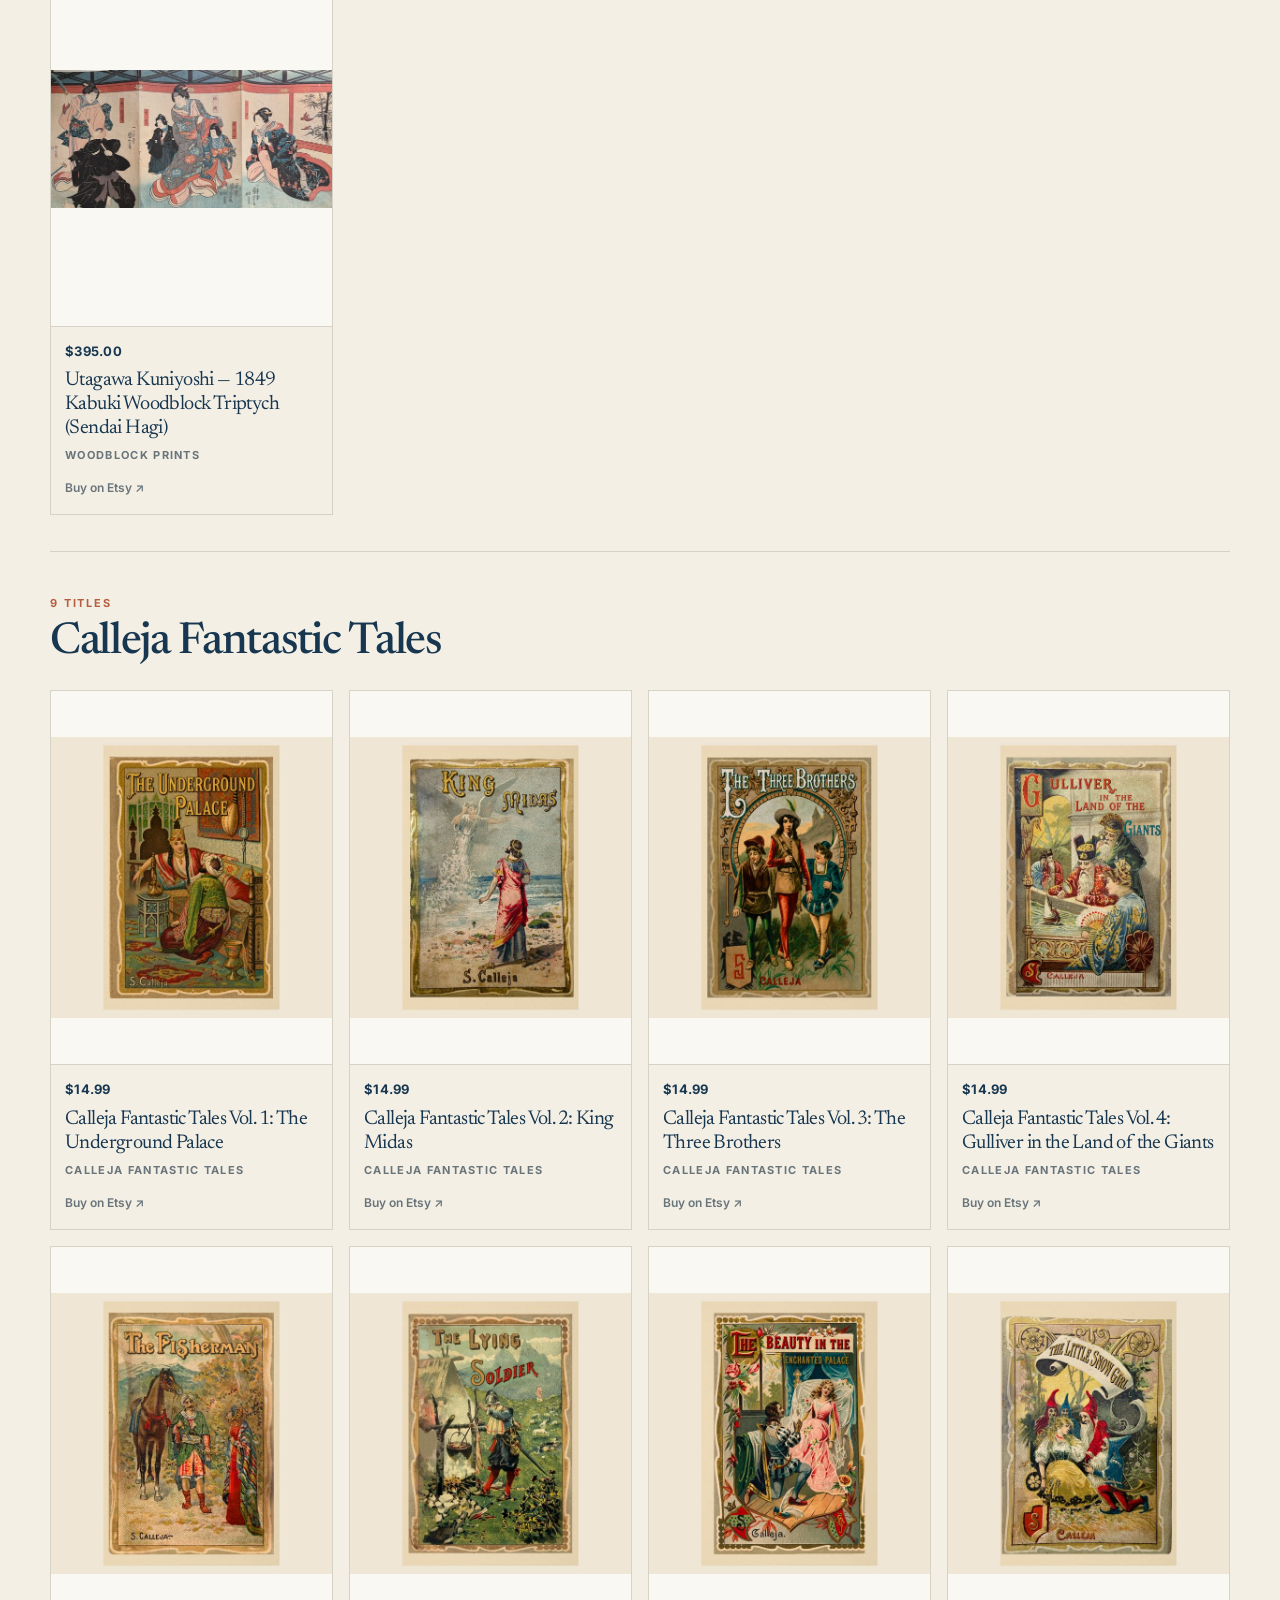
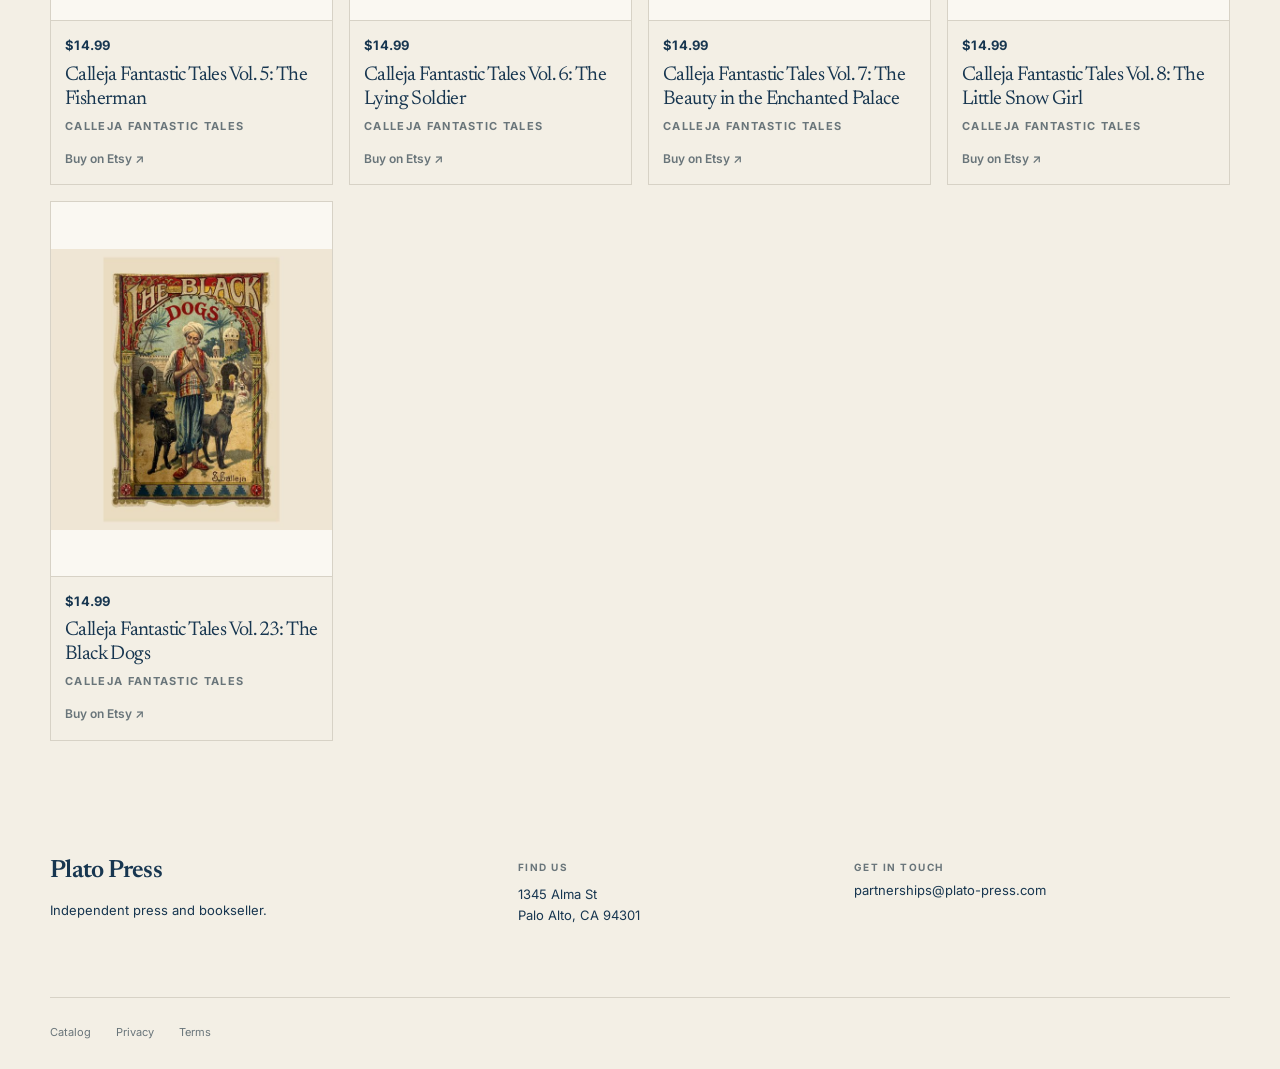
==== commit ff1a0641: "Mark five more catalog titles sold. Sato, Tatsui, Herrigel 1960, Nishikawa 1936, and Koehn 1934 keep" ====
--- a/books/index.html
+++ b/books/index.html
@@ -50,12 +50,11 @@
         <h2 class="group-title" id="ikebana-flower-books-heading">Ikebana &amp; Flower Books</h2>
         <ul class="book-grid">
           <li>
-            <a class="book-card" href="https://www.etsy.com/listing/4591432913" target="_blank" rel="noopener noreferrer">
-              <span class="book-cover"><img src="/assets/books/thumbs/4591432913.jpg" alt="Cover of The Art of Arranging Flowers — Shozo Sato" width="600" height="723" loading="lazy" decoding="async" /></span>
+            <article class="book-card is-sold">
+              <span class="book-cover"><img src="/assets/books/thumbs/4591432913.jpg" alt="Cover of The Art of Arranging Flowers — Shozo Sato" width="600" height="723" loading="lazy" decoding="async" /><span class="sold-badge">Sold</span></span>
               <span class="book-copy"><span class="edition-price">$54.99</span><span class="edition-name">The Art of Arranging Flowers — Shozo Sato</span><span class="edition-meta">Ikebana &amp; Flower Books</span>
-                <span class="edition-go">Buy on Etsy <span aria-hidden="true">↗</span><span class="sr-only"> (opens in a new tab)</span></span>
-              </span>
-            </a>
+              </span>
+            </article>
           </li>
           <li>
             <article class="book-card is-sold">
@@ -80,12 +79,11 @@
             </a>
           </li>
           <li>
-            <a class="book-card" href="https://www.etsy.com/listing/4591571670" target="_blank" rel="noopener noreferrer">
-              <span class="book-cover"><img src="/assets/books/thumbs/4591571670.jpg" alt="Cover of The Art of Japanese Flower Arrangement — Alfred Koehn, 1934" width="600" height="826" loading="lazy" decoding="async" /></span>
+            <article class="book-card is-sold">
+              <span class="book-cover"><img src="/assets/books/thumbs/4591571670.jpg" alt="Cover of The Art of Japanese Flower Arrangement — Alfred Koehn, 1934" width="600" height="826" loading="lazy" decoding="async" /><span class="sold-badge">Sold</span></span>
               <span class="book-copy"><span class="edition-price">$38.50</span><span class="edition-name">The Art of Japanese Flower Arrangement — Alfred Koehn, 1934</span><span class="edition-meta">Ikebana &amp; Flower Books</span>
-                <span class="edition-go">Buy on Etsy <span aria-hidden="true">↗</span><span class="sr-only"> (opens in a new tab)</span></span>
-              </span>
-            </a>
+              </span>
+            </article>
           </li>
           <li>
             <a class="book-card" href="https://www.etsy.com/listing/4591559785" target="_blank" rel="noopener noreferrer">
@@ -120,12 +118,11 @@
             </a>
           </li>
           <li>
-            <a class="book-card" href="https://www.etsy.com/listing/4591574666" target="_blank" rel="noopener noreferrer">
-              <span class="book-cover"><img src="/assets/books/thumbs/4591574666.jpg" alt="Cover of Floral Art of Japan — Issotei Nishikawa, 1936 (Tourist Library 11)" width="600" height="872" loading="lazy" decoding="async" /></span>
+            <article class="book-card is-sold">
+              <span class="book-cover"><img src="/assets/books/thumbs/4591574666.jpg" alt="Cover of Floral Art of Japan — Issotei Nishikawa, 1936 (Tourist Library 11)" width="600" height="872" loading="lazy" decoding="async" /><span class="sold-badge">Sold</span></span>
               <span class="book-copy"><span class="edition-price">$21.99</span><span class="edition-name">Floral Art of Japan — Issotei Nishikawa, 1936 (Tourist Library 11)</span><span class="edition-meta">Ikebana &amp; Flower Books</span>
-                <span class="edition-go">Buy on Etsy <span aria-hidden="true">↗</span><span class="sr-only"> (opens in a new tab)</span></span>
-              </span>
-            </a>
+              </span>
+            </article>
           </li>
           <li>
             <a class="book-card" href="https://www.etsy.com/listing/4591562681" target="_blank" rel="noopener noreferrer">
@@ -160,12 +157,11 @@
             </a>
           </li>
           <li>
-            <a class="book-card" href="https://www.etsy.com/listing/4591576624" target="_blank" rel="noopener noreferrer">
-              <span class="book-cover"><img src="/assets/books/thumbs/4591576624.jpg" alt="Cover of Zen in the Art of Flower Arrangement — Gustie Herrigel, 1960 Hardcover" width="533" height="805" loading="lazy" decoding="async" /></span>
+            <article class="book-card is-sold">
+              <span class="book-cover"><img src="/assets/books/thumbs/4591576624.jpg" alt="Cover of Zen in the Art of Flower Arrangement — Gustie Herrigel, 1960 Hardcover" width="533" height="805" loading="lazy" decoding="async" /><span class="sold-badge">Sold</span></span>
               <span class="book-copy"><span class="edition-price">$18.50</span><span class="edition-name">Zen in the Art of Flower Arrangement — Gustie Herrigel, 1960 Hardcover</span><span class="edition-meta">Ikebana &amp; Flower Books</span>
-                <span class="edition-go">Buy on Etsy <span aria-hidden="true">↗</span><span class="sr-only"> (opens in a new tab)</span></span>
-              </span>
-            </a>
+              </span>
+            </article>
           </li>
           <li>
             <article class="book-card is-sold">
@@ -252,12 +248,11 @@
             </article>
           </li>
           <li>
-            <a class="book-card" href="https://www.etsy.com/listing/4591577642" target="_blank" rel="noopener noreferrer">
-              <span class="book-cover"><img src="/assets/books/thumbs/4591577642.jpg" alt="Cover of Japanese Gardens — Matsunosuke Tatsui, 1957" width="545" height="740" loading="lazy" decoding="async" /></span>
+            <article class="book-card is-sold">
+              <span class="book-cover"><img src="/assets/books/thumbs/4591577642.jpg" alt="Cover of Japanese Gardens — Matsunosuke Tatsui, 1957" width="545" height="740" loading="lazy" decoding="async" /><span class="sold-badge">Sold</span></span>
               <span class="book-copy"><span class="edition-price">$17.50</span><span class="edition-name">Japanese Gardens — Matsunosuke Tatsui, 1957</span><span class="edition-meta">Japanese Gardens &amp; Other</span>
-                <span class="edition-go">Buy on Etsy <span aria-hidden="true">↗</span><span class="sr-only"> (opens in a new tab)</span></span>
-              </span>
-            </a>
+              </span>
+            </article>
           </li>
         </ul>
       </section>
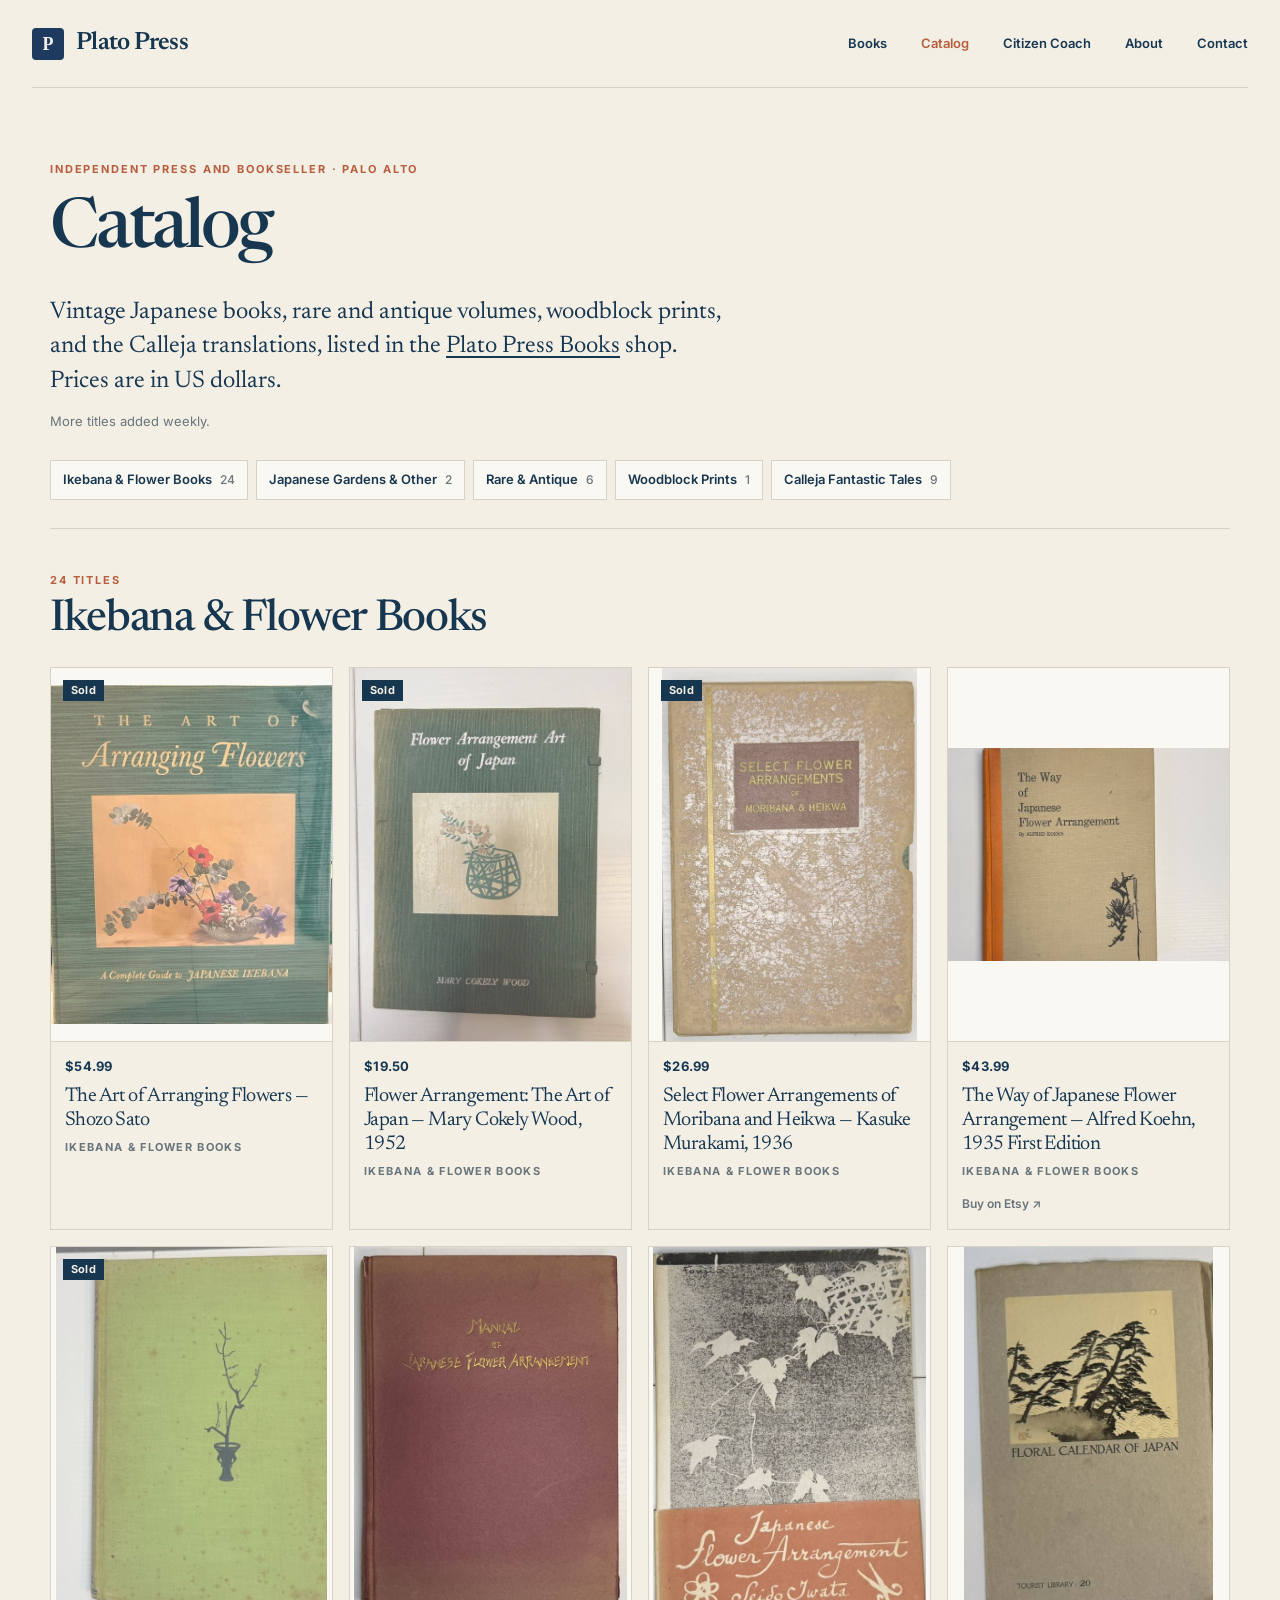
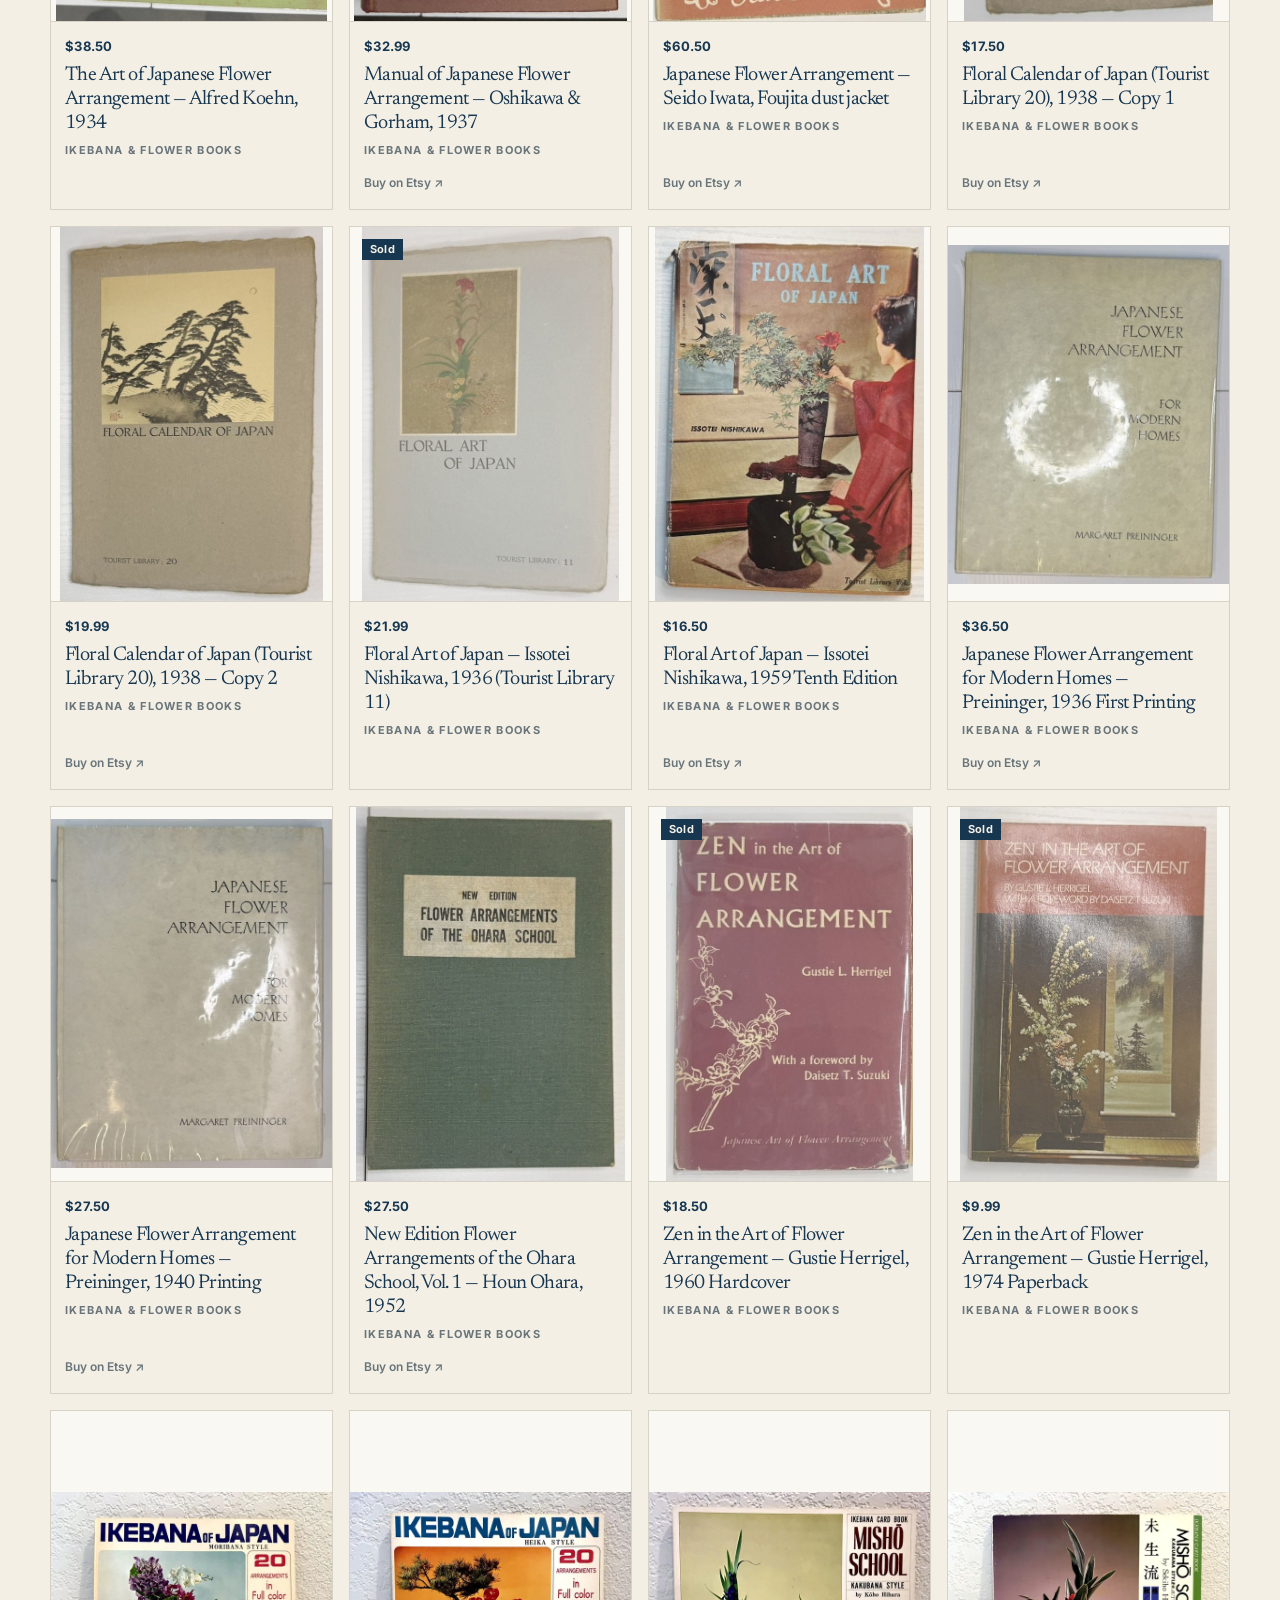
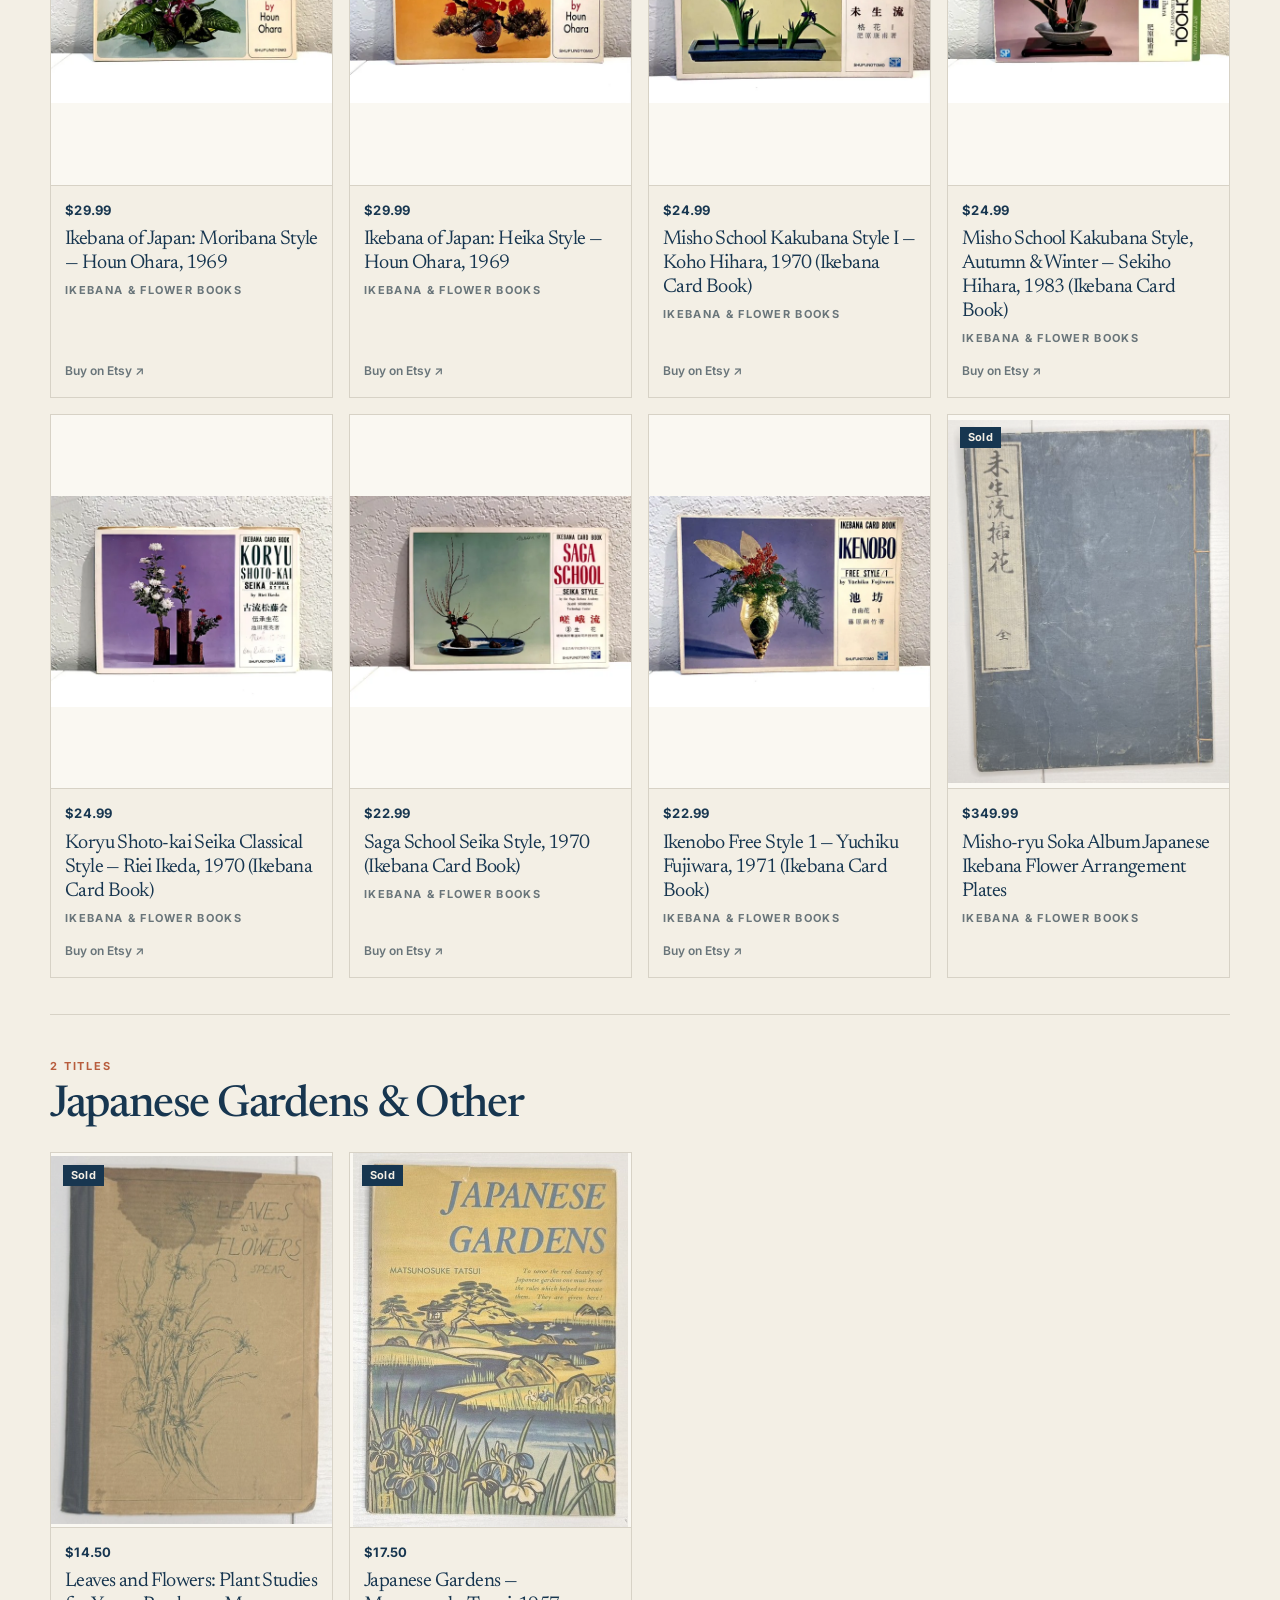
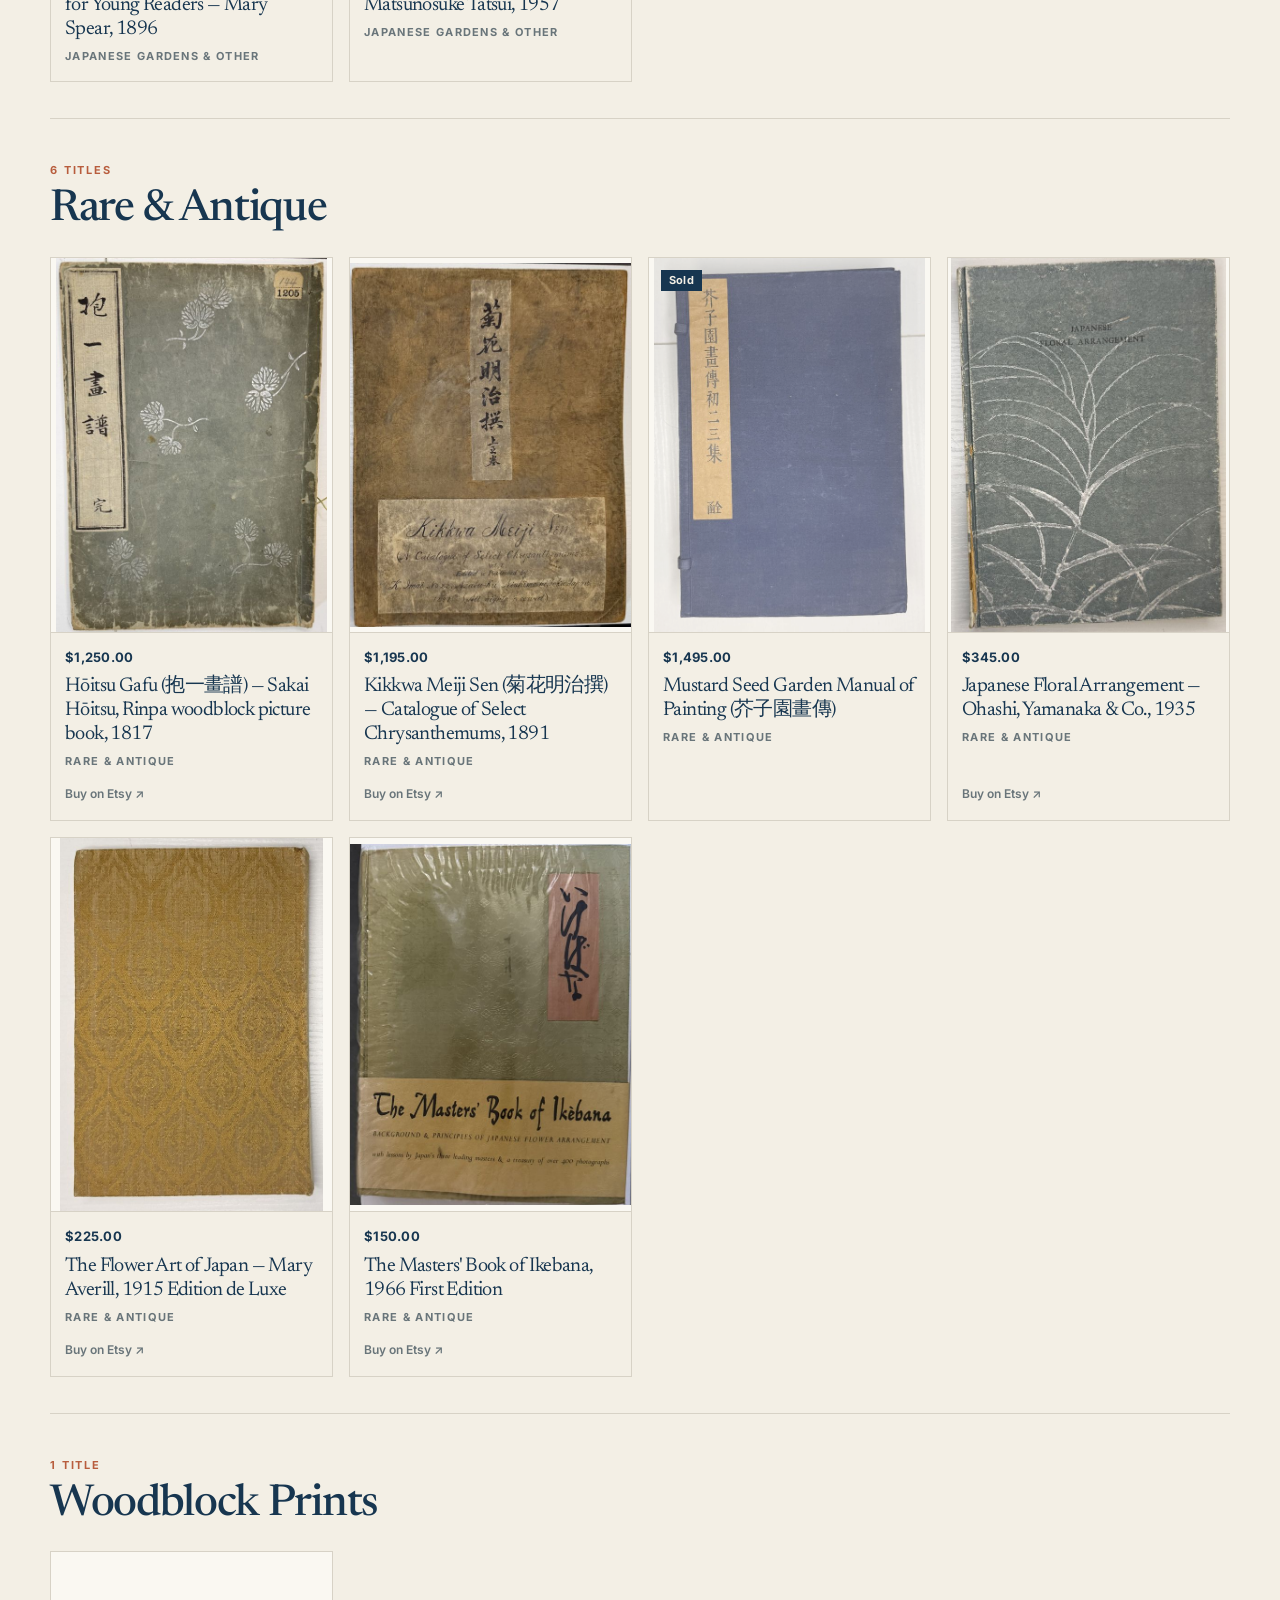
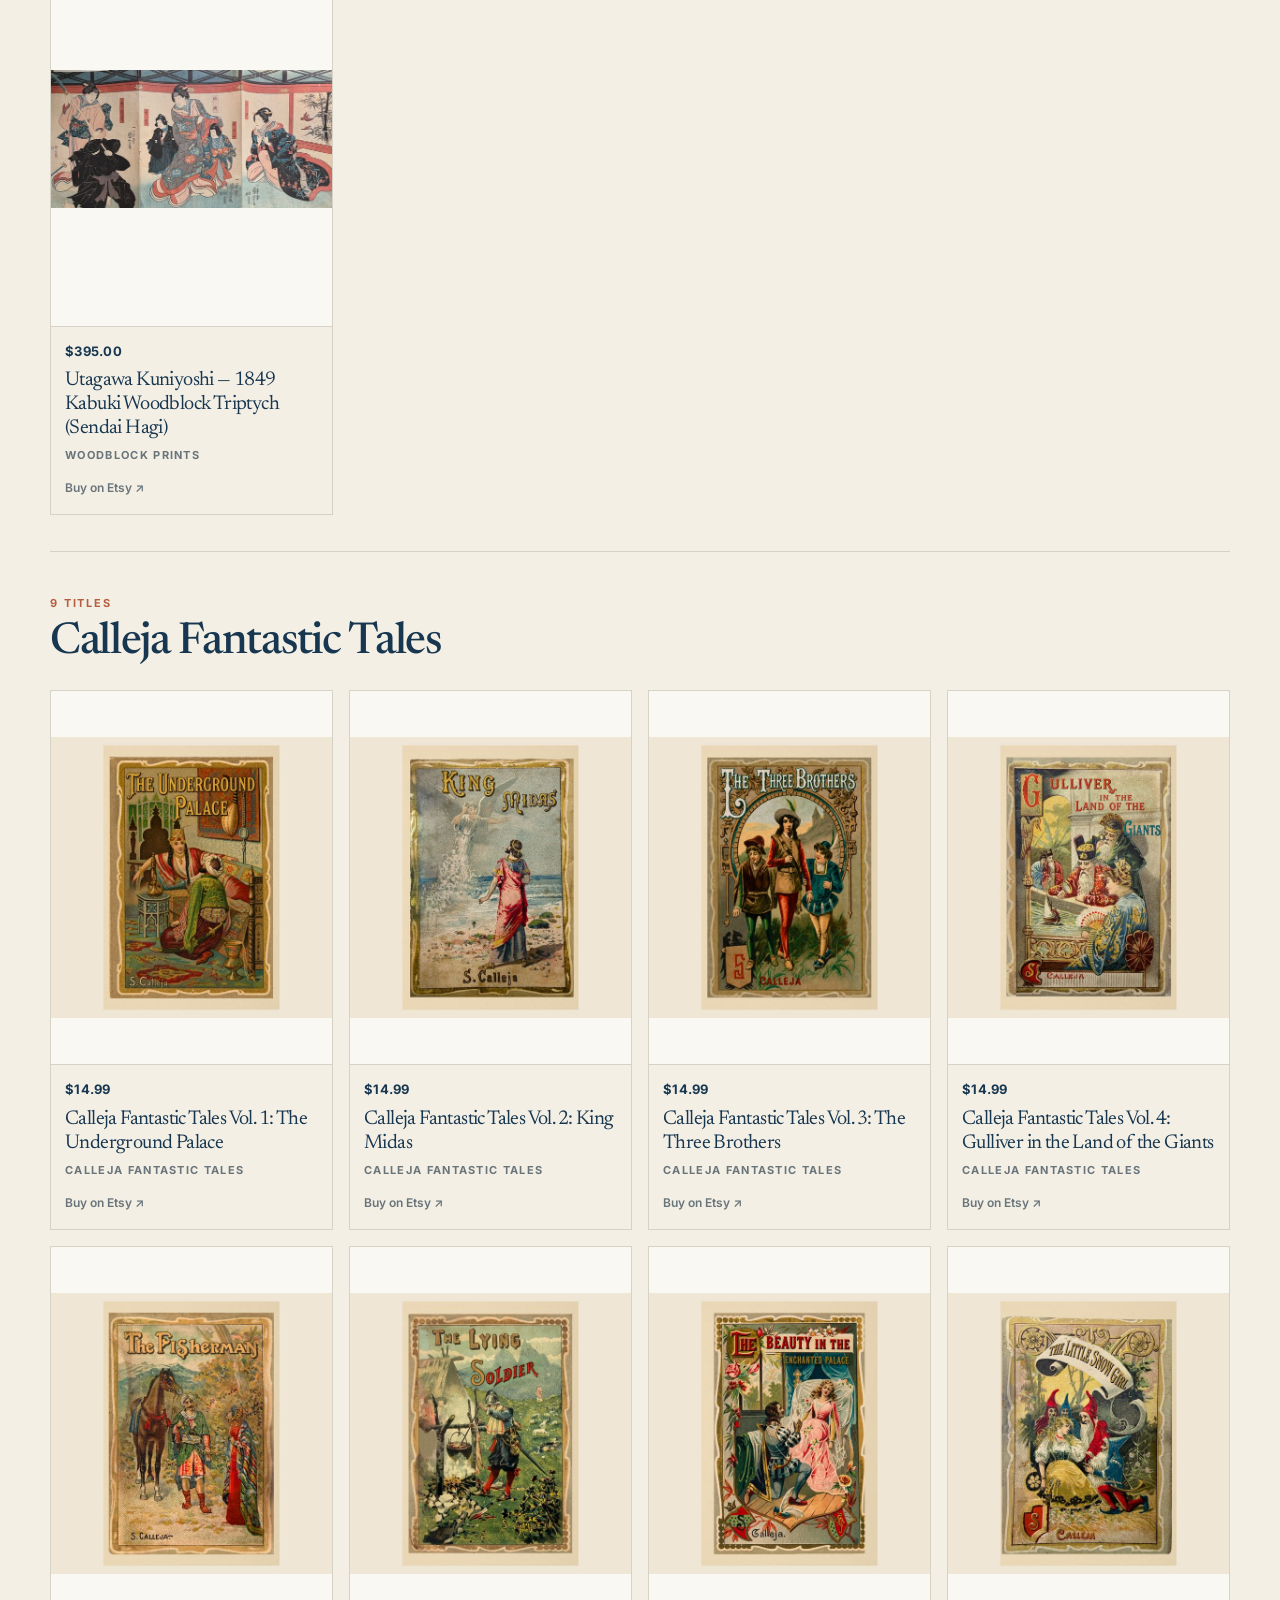
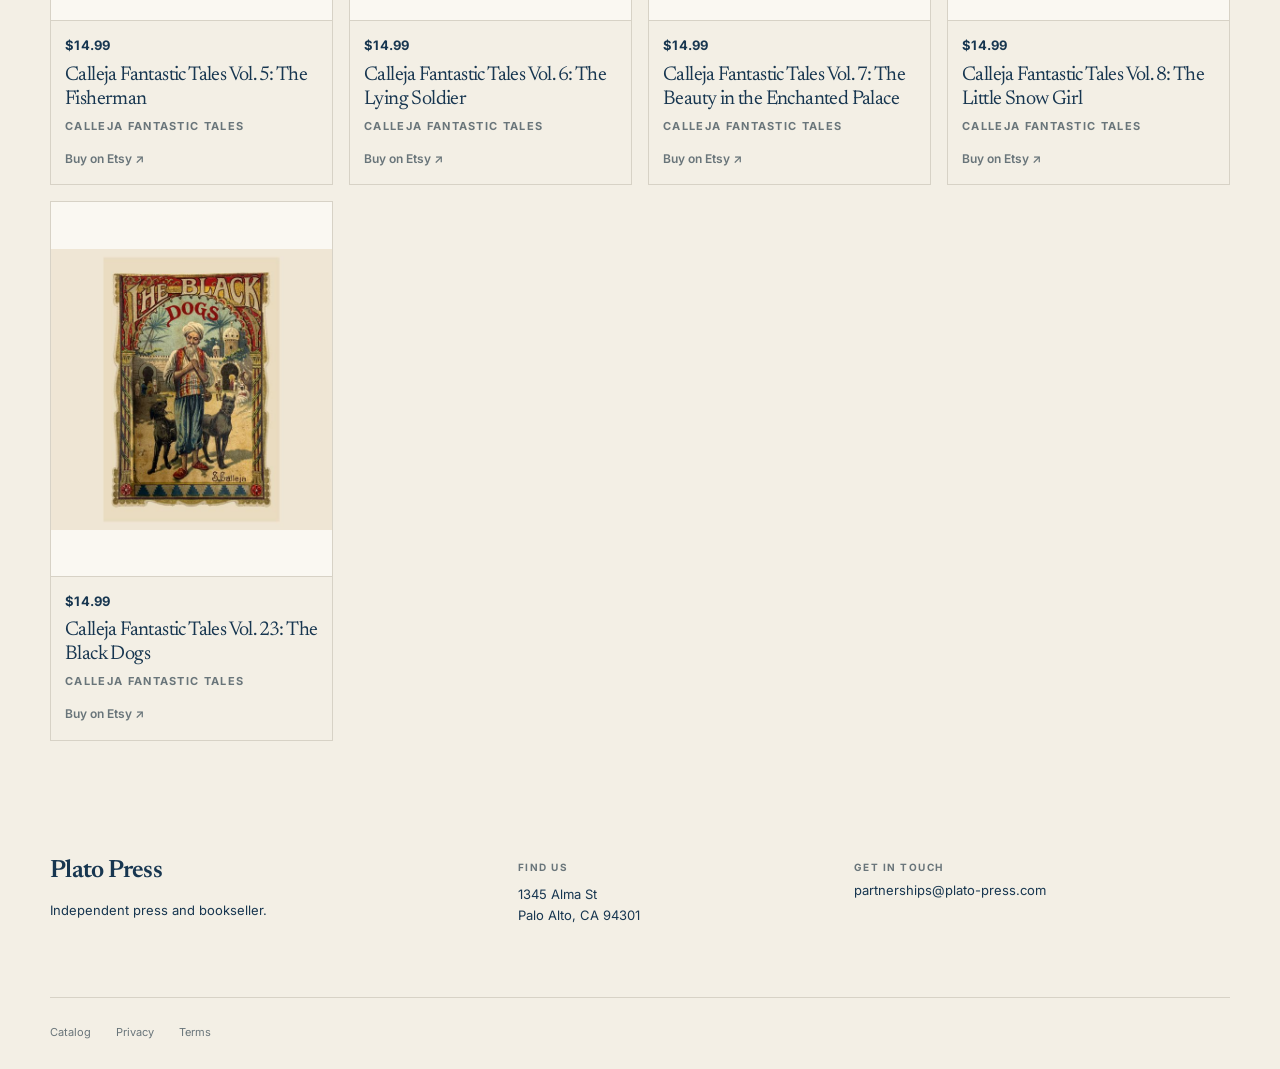
==== commit f42be7c8: "Mark the Mustard Seed Garden set sold. The Oct 21 local sale closed the Etsy listing. The card stays" ====
--- a/books/index.html
+++ b/books/index.html
@@ -278,12 +278,11 @@
             </a>
           </li>
           <li>
-            <a class="book-card" href="https://www.etsy.com/listing/4591568307" target="_blank" rel="noopener noreferrer">
-              <span class="book-cover"><img src="/assets/books/thumbs/4591568307.jpg" alt="Cover of Mustard Seed Garden Manual of Painting (芥子園畫傳)" width="600" height="829" loading="lazy" decoding="async" /></span>
+            <article class="book-card is-sold">
+              <span class="book-cover"><img src="/assets/books/thumbs/4591568307.jpg" alt="Cover of Mustard Seed Garden Manual of Painting (芥子園畫傳)" width="600" height="829" loading="lazy" decoding="async" /><span class="sold-badge">Sold</span></span>
               <span class="book-copy"><span class="edition-price">$1,495.00</span><span class="edition-name">Mustard Seed Garden Manual of Painting (芥子園畫傳)</span><span class="edition-meta">Rare &amp; Antique</span>
-                <span class="edition-go">Buy on Etsy <span aria-hidden="true">↗</span><span class="sr-only"> (opens in a new tab)</span></span>
-              </span>
-            </a>
+              </span>
+            </article>
           </li>
           <li>
             <a class="book-card" href="https://www.etsy.com/listing/4591568601" target="_blank" rel="noopener noreferrer">
